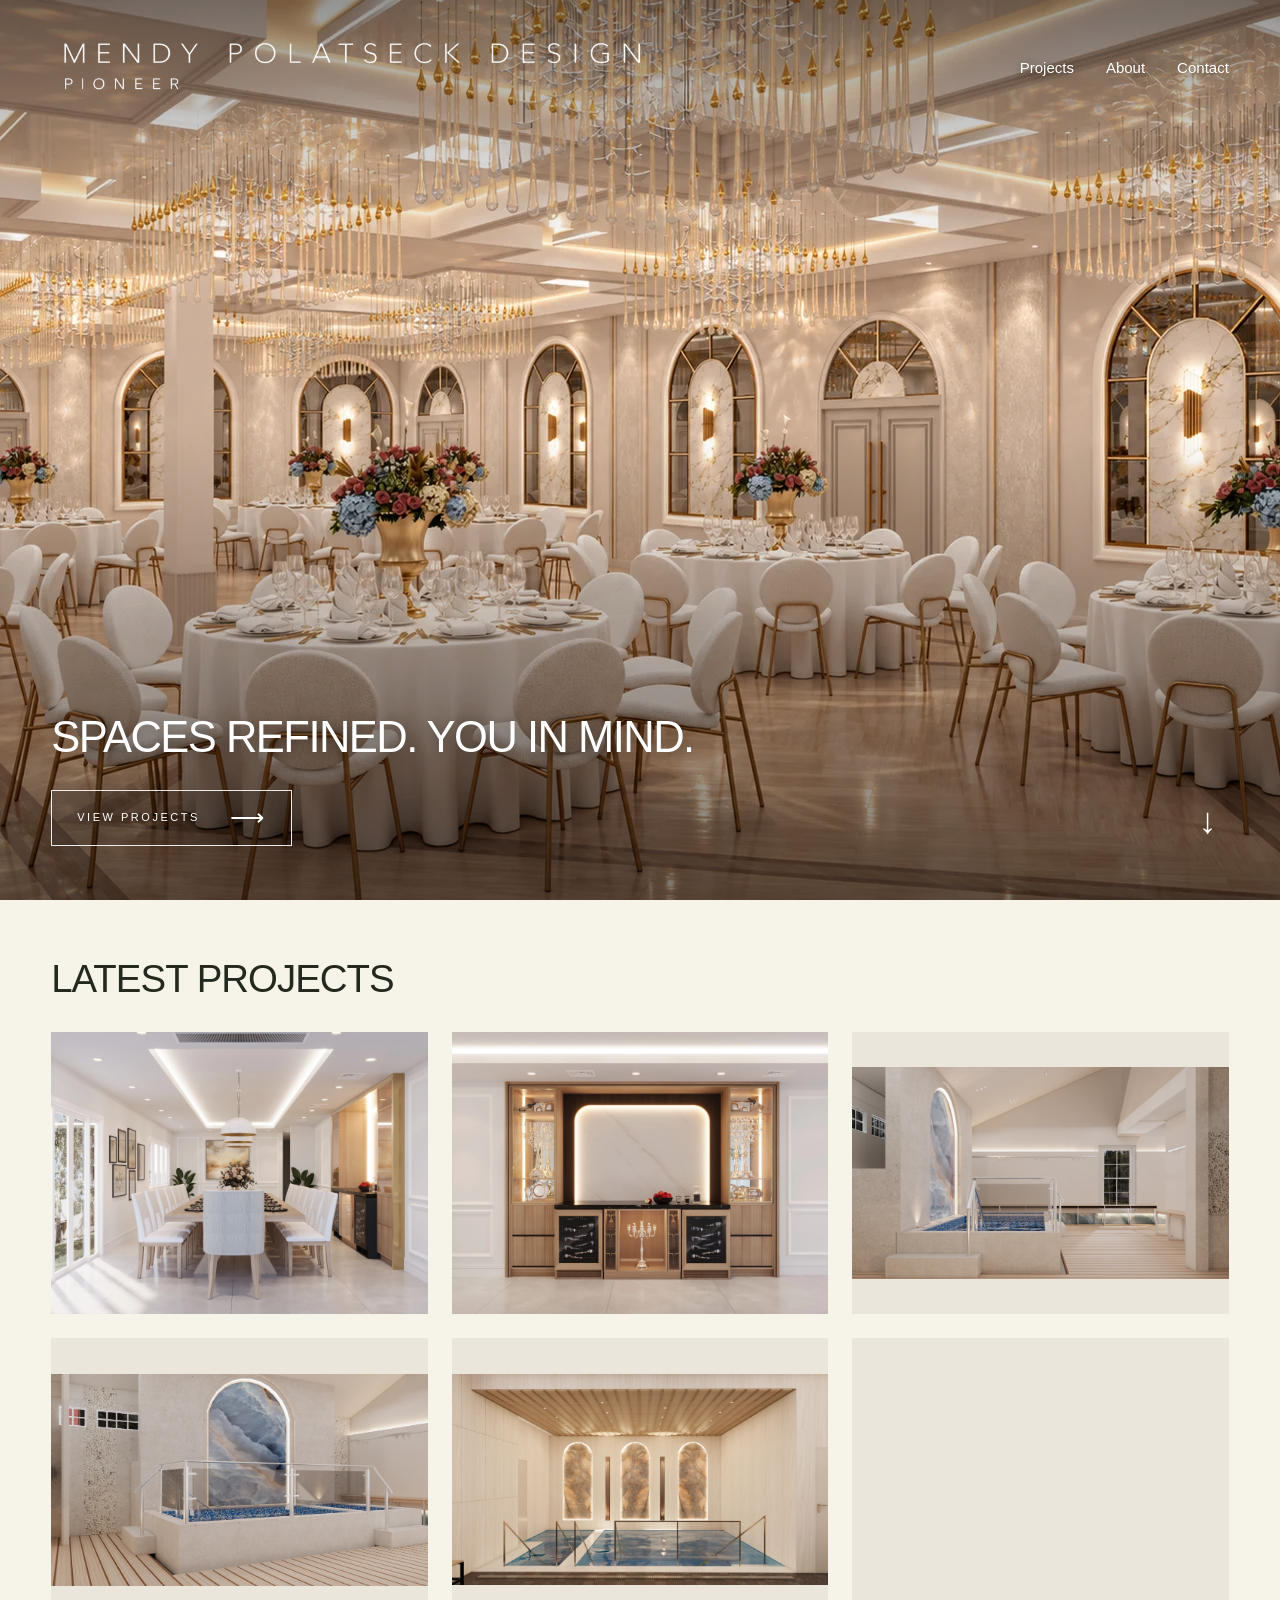
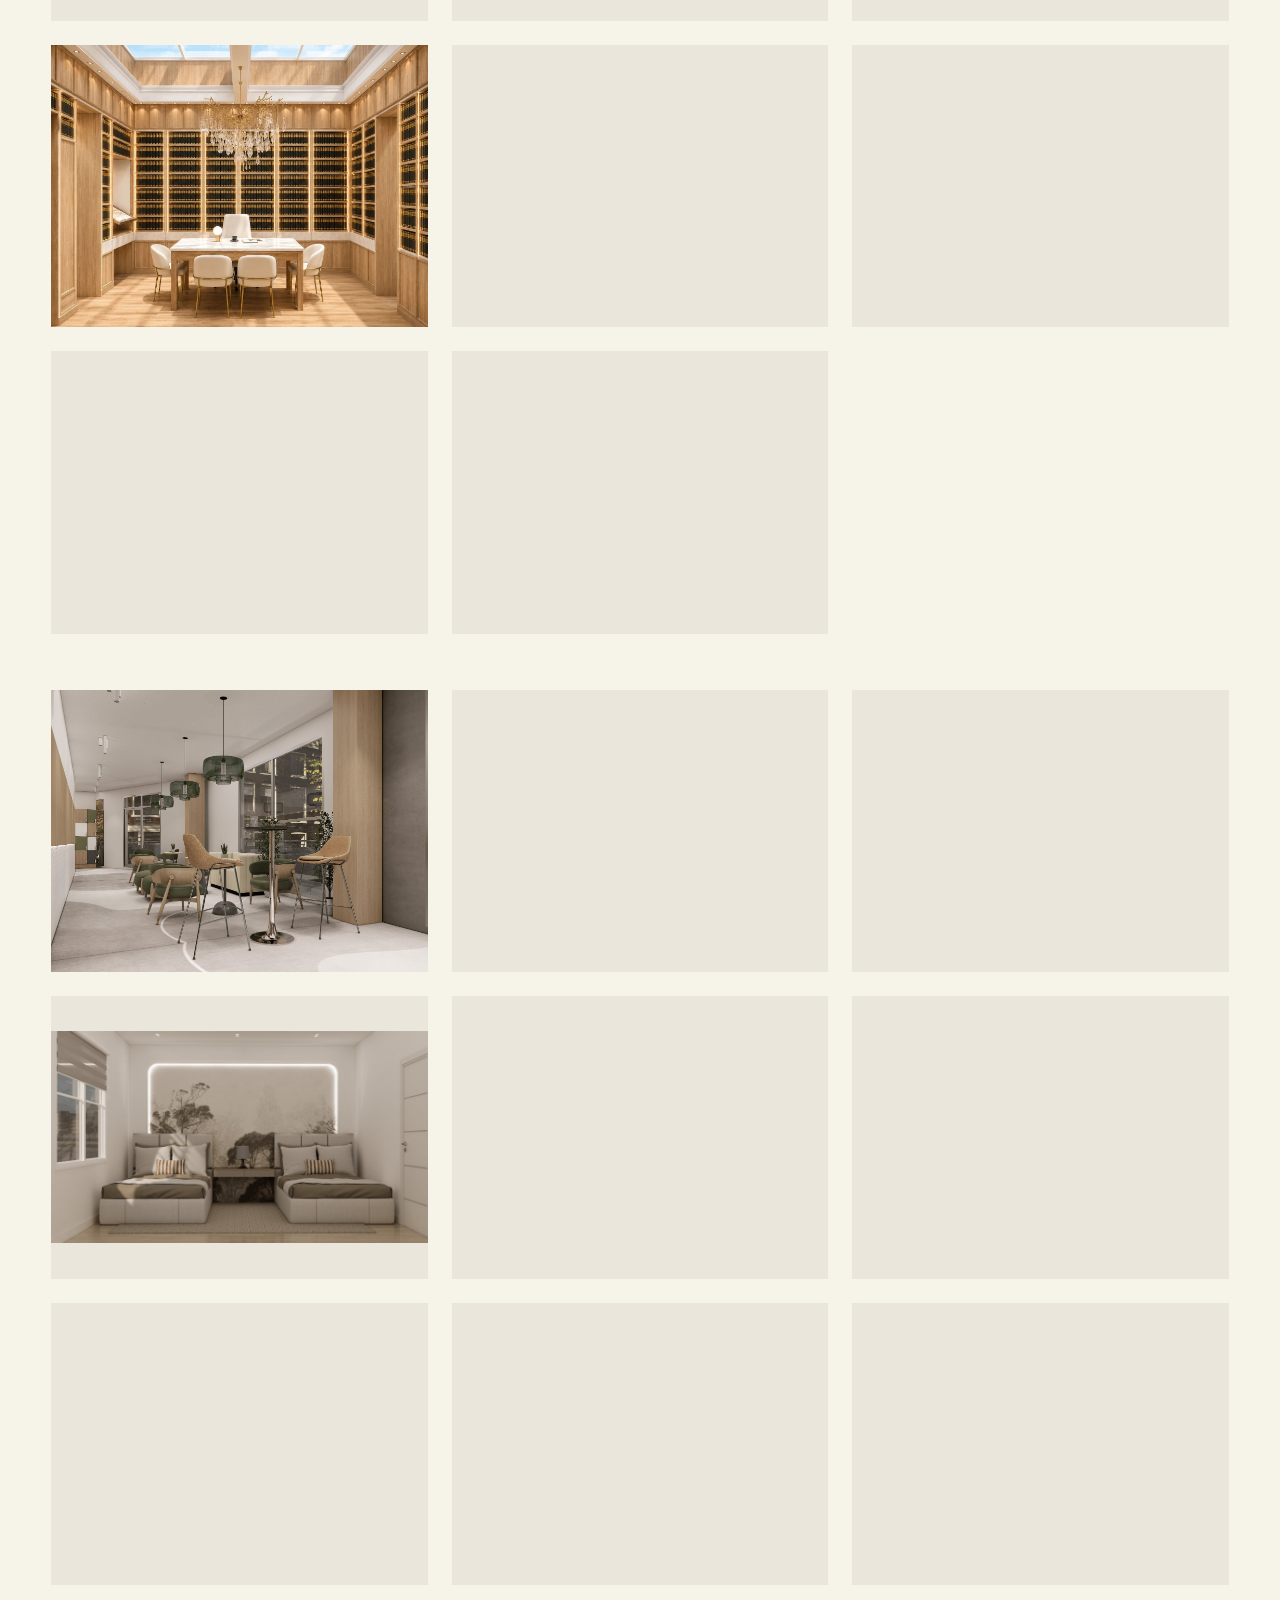
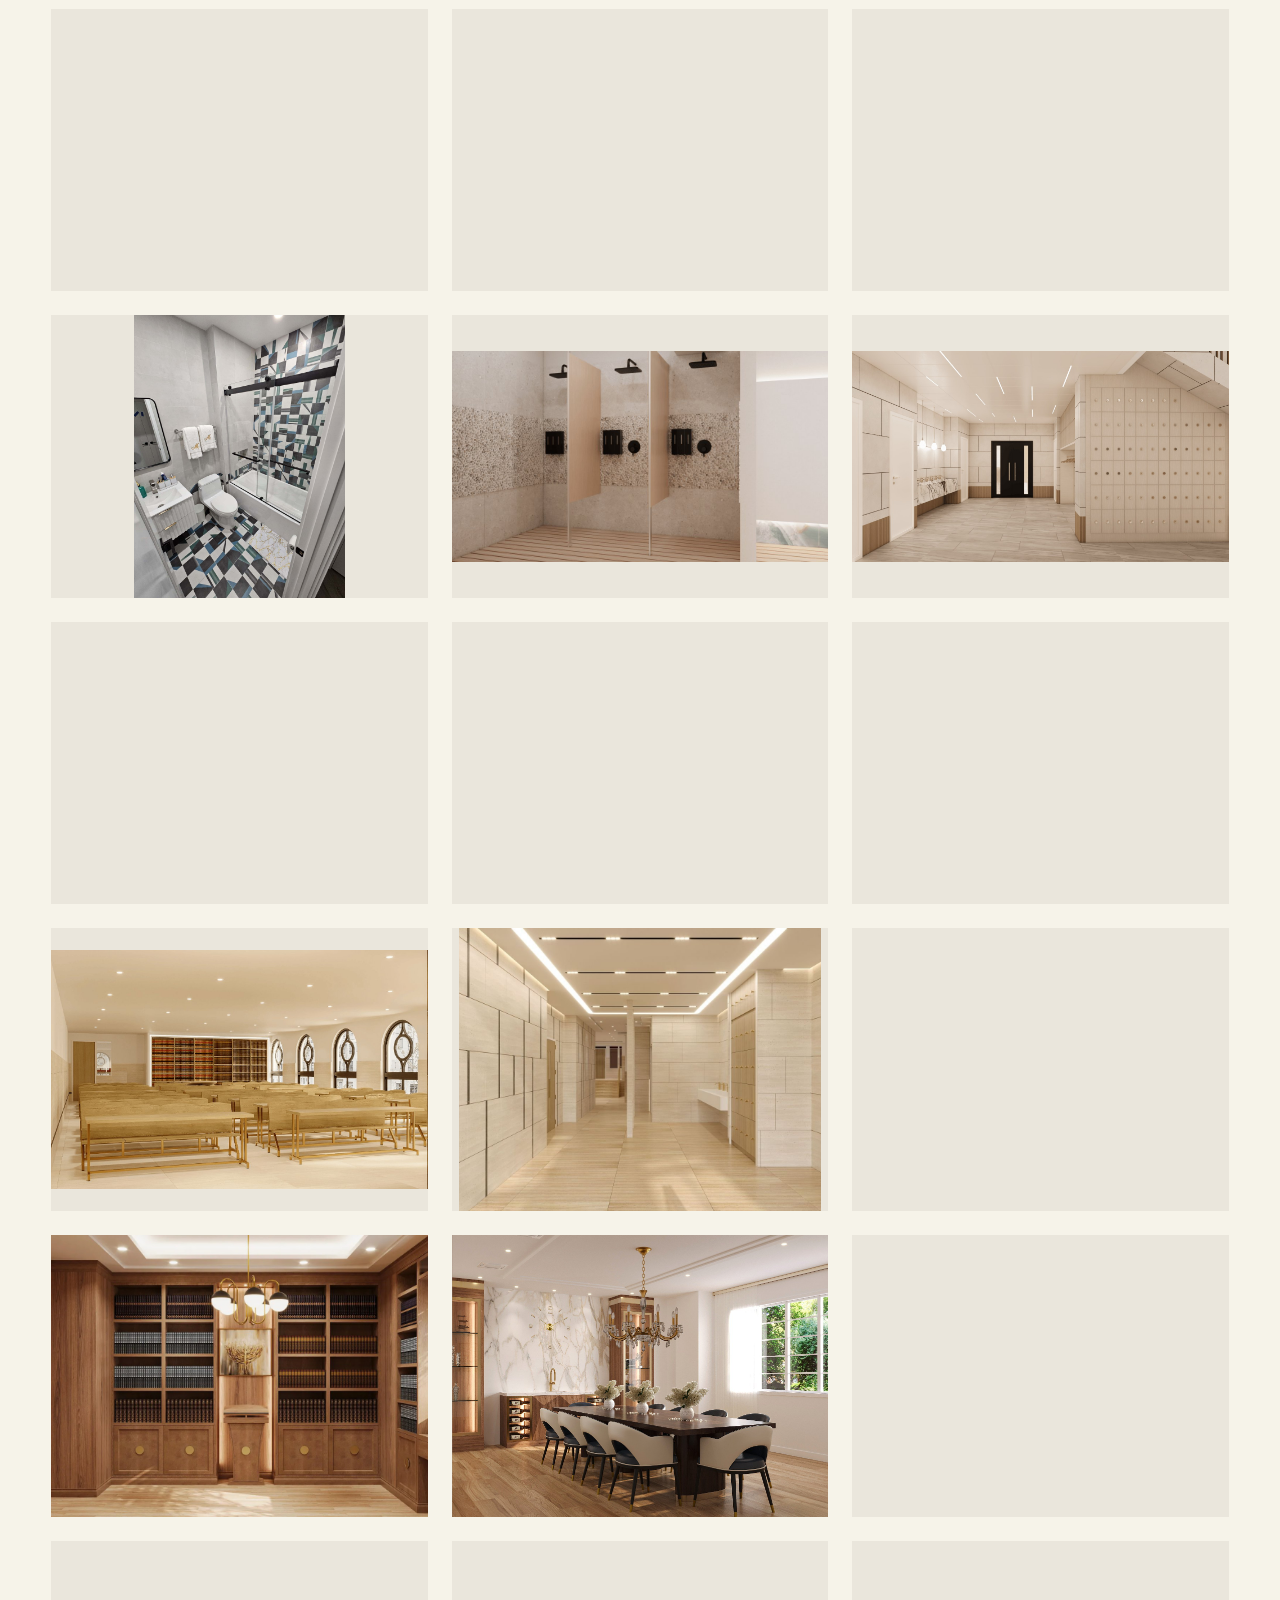
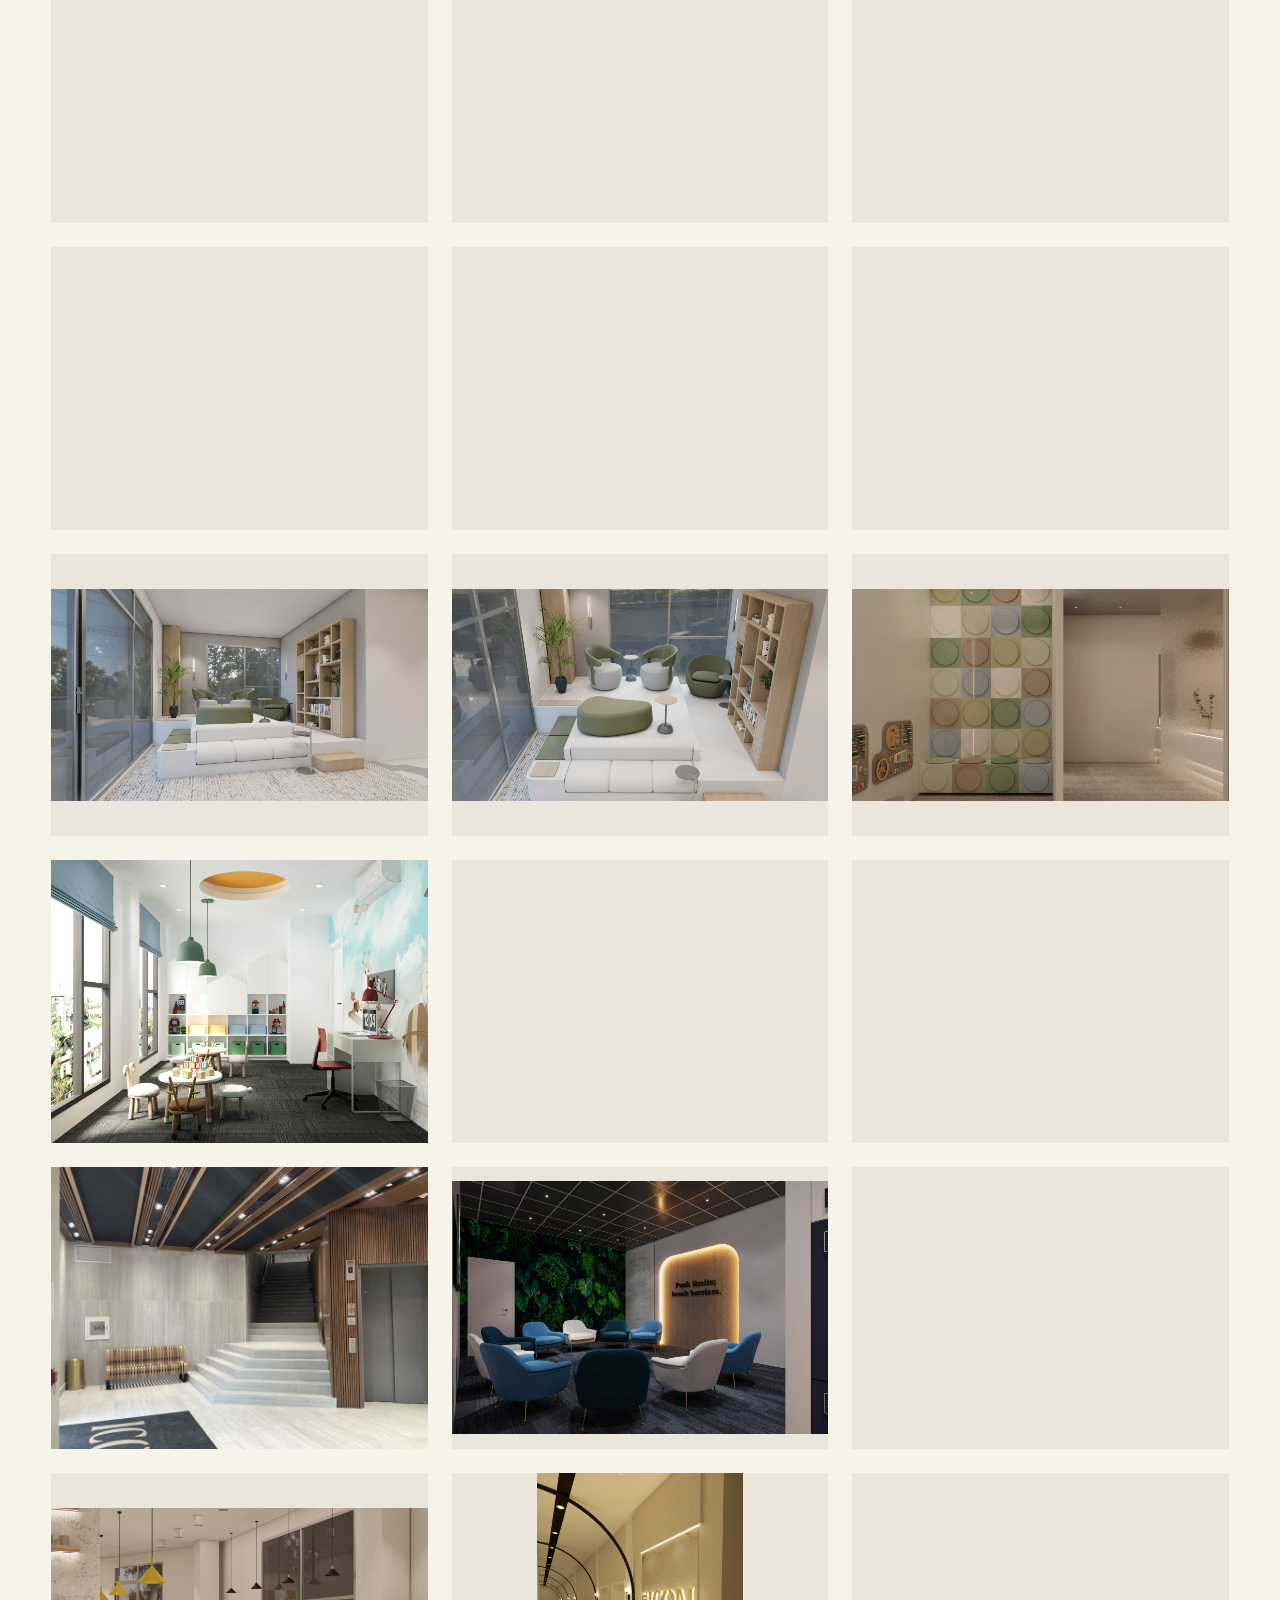
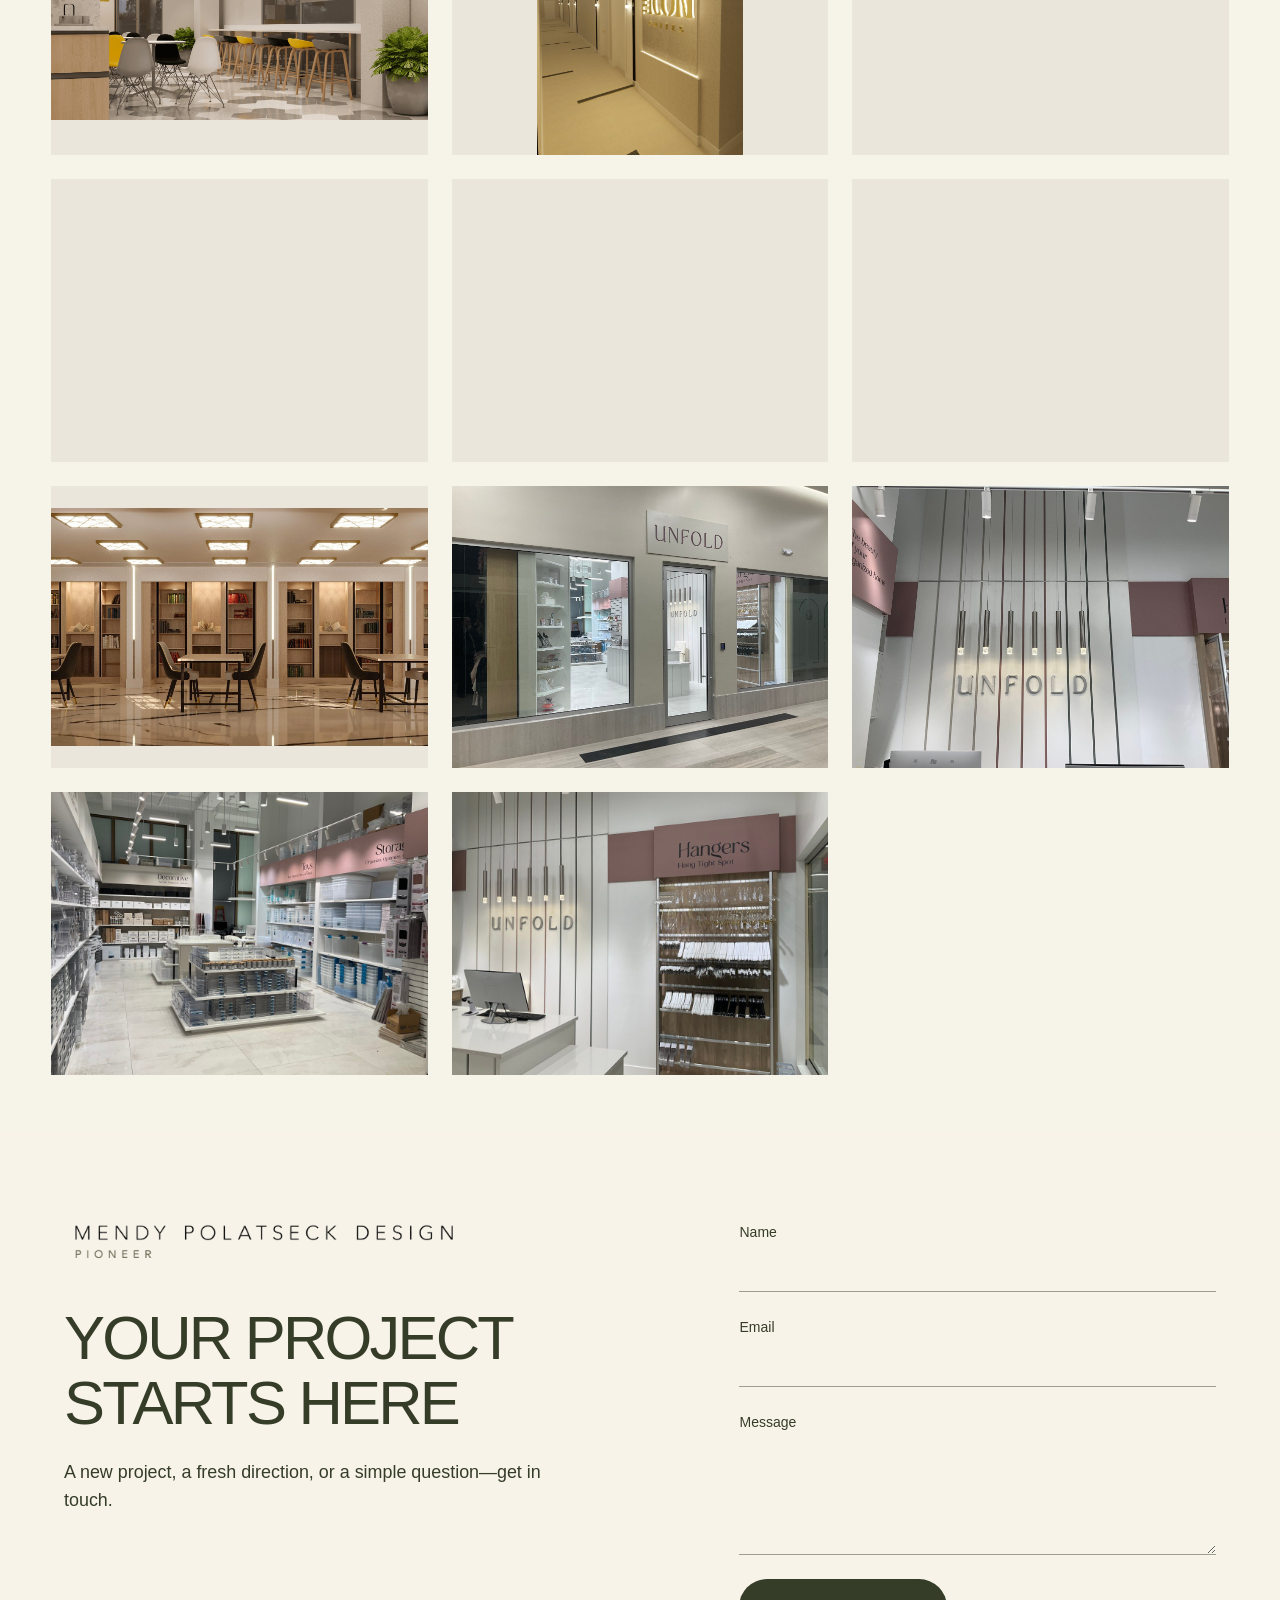
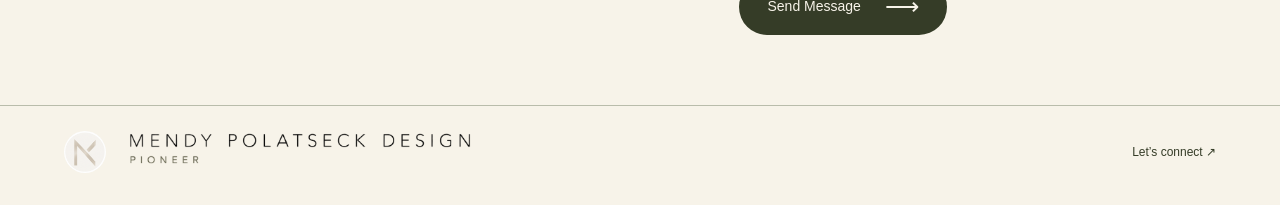
==== index.html @ 4aacb1ac "Route contact form directly to email through FormSubmit instead of opening email app" ====
<!DOCTYPE html>
<html lang="en">
<head>
	<meta charset="UTF-8" />
	<meta name="viewport" content="width=device-width, initial-scale=1" />
<meta name='robots' content='max-image-preview:large' />

<!-- Async WordPress.com Remote Login -->

<title>MENDY POLATSECK DESIGN | Interior Design</title>





	
	<style id="wp-img-auto-sizes-contain-inline-css">
img:is([sizes=auto i],[sizes^="auto," i]){contain-intrinsic-size:3000px 1500px}
/*# sourceURL=wp-img-auto-sizes-contain-inline-css */
</style>
<style id="wp-block-site-logo-inline-css">
.wp-block-site-logo{box-sizing:border-box;line-height:0}.wp-block-site-logo a{display:inline-block;line-height:0}.wp-block-site-logo.is-default-size img{height:auto;width:120px}.wp-block-site-logo img{height:auto;max-width:100%}.wp-block-site-logo a,.wp-block-site-logo img{border-radius:inherit}.wp-block-site-logo.aligncenter{margin-left:auto;margin-right:auto;text-align:center}:root :where(.wp-block-site-logo.is-style-rounded){border-radius:9999px}
/*# sourceURL=/wp-content/plugins/gutenberg-core/v24.2.0/build/styles/block-library/site-logo/style.min.css */
</style>
<style id="wp-block-spacer-inline-css">
.wp-block-spacer{clear:both}
/*# sourceURL=/wp-content/plugins/gutenberg-core/v24.2.0/build/styles/block-library/spacer/style.min.css */
</style>
<style id="wp-block-navigation-link-inline-css">
.wp-block-navigation .wp-block-navigation-item__label{overflow-wrap:break-word}.wp-block-navigation .wp-block-navigation-item__description{display:none}.link-ui-tools{outline:1px solid #f0f0f0;padding:8px}.link-ui-block-inserter{padding-top:8px}.link-ui-block-inserter__back{margin-left:8px;text-transform:uppercase}
/*# sourceURL=/wp-content/plugins/gutenberg-core/v24.2.0/build/styles/block-library/navigation-link/style.min.css */
</style>
<link rel='stylesheet' id='all-css-8-1' href="assets/css/bc12b249a20d011b2ad8f33aab944054f724f6b4.css" type='text/css' media='all' />
<style id="wp-block-group-inline-css">
.wp-block-group{box-sizing:border-box}:where(.wp-block-group.wp-block-group-is-layout-constrained){position:relative}
/*# sourceURL=/wp-content/plugins/gutenberg-core/v24.2.0/build/styles/block-library/group/style.min.css */
</style>
<style id="wp-block-button-inline-css">
.wp-block-button__link{align-content:center;box-sizing:border-box;cursor:pointer;display:inline-block;height:100%;overflow-wrap:anywhere;text-align:center;word-break:normal}.wp-block-button__link.aligncenter{text-align:center}.wp-block-button__link.alignright{text-align:right}:where(.wp-block-button__link){border-radius:9999px;box-shadow:none;padding:calc(.667em + 2px) calc(1.333em + 2px);text-decoration:none}.wp-block-button[style*=text-decoration] .wp-block-button__link{text-decoration:inherit}.wp-block-buttons>.wp-block-button.has-custom-width{max-width:none}.wp-block-buttons>.wp-block-button.has-custom-width .wp-block-button__link{width:100%}.wp-block-buttons>.wp-block-button.has-custom-font-size .wp-block-button__link{font-size:inherit}.wp-block-buttons>.wp-block-button[class*=wp-block-button__width]{width:calc(var(--wp--block-button--width)*1% - var(--wp--style--block-gap, .5em)*(1 - var(--wp--block-button--width)/100))}.wp-block-buttons>.wp-block-button.wp-block-button__width-25{width:calc(25% - var(--wp--style--block-gap, .5em)*.75)}.wp-block-buttons>.wp-block-button.wp-block-button__width-50{width:calc(50% - var(--wp--style--block-gap, .5em)*.5)}.wp-block-buttons>.wp-block-button.wp-block-button__width-75{width:calc(75% - var(--wp--style--block-gap, .5em)*.25)}.wp-block-buttons>.wp-block-button.wp-block-button__width-100{flex-basis:100%;width:100%}.wp-block-buttons.is-vertical>.wp-block-button[class*=wp-block-button__width]{width:calc(var(--wp--block-button--width)*1%)}.wp-block-buttons.is-vertical>.wp-block-button.wp-block-button__width-25{width:25%}.wp-block-buttons.is-vertical>.wp-block-button.wp-block-button__width-50{width:50%}.wp-block-buttons.is-vertical>.wp-block-button.wp-block-button__width-75{width:75%}.wp-block-button.is-style-squared,.wp-block-button__link.wp-block-button.is-style-squared{border-radius:0}.wp-block-button.no-border-radius,.wp-block-button__link.no-border-radius{border-radius:0!important}:root :where(.wp-block-button .wp-block-button__link.is-style-outline),:root :where(.wp-block-button.is-style-outline>.wp-block-button__link){border:2px solid;padding:.667em 1.333em}:root :where(.wp-block-button .wp-block-button__link.is-style-outline:not(.has-text-color)),:root :where(.wp-block-button.is-style-outline>.wp-block-button__link:not(.has-text-color)){color:currentColor}:root :where(.wp-block-button .wp-block-button__link.is-style-outline:not(.has-background)),:root :where(.wp-block-button.is-style-outline>.wp-block-button__link:not(.has-background)){background-color:transparent;background-image:none}
/*# sourceURL=/wp-content/plugins/gutenberg-core/v24.2.0/build/styles/block-library/button/style.min.css */
</style>
<style id="wp-block-buttons-inline-css">
.wp-block-buttons{box-sizing:border-box}.wp-block-buttons.is-vertical{flex-direction:column}.wp-block-buttons.is-vertical>.wp-block-button:last-child{margin-bottom:0}.wp-block-buttons>.wp-block-button{display:inline-block;margin:0}.wp-block-buttons.is-content-justification-left{justify-content:flex-start}.wp-block-buttons.is-content-justification-left.is-vertical{align-items:flex-start}.wp-block-buttons.is-content-justification-center{justify-content:center}.wp-block-buttons.is-content-justification-center.is-vertical{align-items:center}.wp-block-buttons.is-content-justification-right{justify-content:flex-end}.wp-block-buttons.is-content-justification-right.is-vertical{align-items:flex-end}.wp-block-buttons.is-content-justification-space-between{justify-content:space-between}.wp-block-buttons.aligncenter{text-align:center}.wp-block-buttons:not(.is-content-justification-space-between,.is-content-justification-right,.is-content-justification-left,.is-content-justification-center) .wp-block-button.aligncenter{margin-left:auto;margin-right:auto;width:100%}.wp-block-buttons[style*=text-decoration] .wp-block-button,.wp-block-buttons[style*=text-decoration] .wp-block-button__link{text-decoration:inherit}.wp-block-buttons.has-custom-font-size .wp-block-button__link{font-size:inherit}.wp-block-buttons .wp-block-button__link{width:100%}.wp-block-button.aligncenter{text-align:center}
/*# sourceURL=/wp-content/plugins/gutenberg-core/v24.2.0/build/styles/block-library/buttons/style.min.css */
</style>
<style id="wp-block-image-inline-css">
.wp-block-image>a,.wp-block-image>figure>a{color:inherit;display:inline-block}.wp-block-image img{box-sizing:border-box;height:auto;max-width:100%;vertical-align:bottom}@media not (prefers-reduced-motion){.wp-block-image img.hide{visibility:hidden}.wp-block-image img.show{animation:show-content-image .4s}}.wp-block-image[style*=border-radius] img,.wp-block-image[style*=border-radius]>a{border-radius:inherit}.wp-block-image.has-custom-border img{box-sizing:border-box}.wp-block-image.aligncenter{text-align:center}.wp-block-image.alignfull>a,.wp-block-image.alignwide>a{width:100%}.wp-block-image.alignfull img,.wp-block-image.alignwide img{height:auto;width:100%}.wp-block-image .aligncenter,.wp-block-image .alignleft,.wp-block-image .alignright,.wp-block-image.aligncenter,.wp-block-image.alignleft,.wp-block-image.alignright{display:table}.wp-block-image .aligncenter>figcaption,.wp-block-image .alignleft>figcaption,.wp-block-image .alignright>figcaption,.wp-block-image.aligncenter>figcaption,.wp-block-image.alignleft>figcaption,.wp-block-image.alignright>figcaption{caption-side:bottom;display:table-caption}.wp-block-image .alignleft{float:left;margin:.5em 1em .5em 0}.wp-block-image .alignright{float:right;margin:.5em 0 .5em 1em}.wp-block-image .aligncenter{margin-left:auto;margin-right:auto}.wp-block-image :where(figcaption){margin-bottom:1em;margin-top:.5em}.wp-block-image.is-style-circle-mask img{border-radius:9999px}@supports (mask-image:none) or (-webkit-mask-image:none){.wp-block-image.is-style-circle-mask img{border-radius:0;mask-image:url("data:image/svg+xml;charset=utf-8,%3Csvg xmlns='http://www.w3.org/2000/svg' viewBox='0 0 100 100'%3E%3Ccircle cx='50' cy='50' r='50'/%3E%3C/svg%3E");mask-mode:alpha;mask-position:center;mask-repeat:no-repeat;mask-size:contain}}:root :where(.wp-block-image.is-style-rounded img,.wp-block-image .is-style-rounded img){border-radius:9999px}.wp-block-image figure{margin:0}.wp-lightbox-container{display:flex;flex-direction:column;position:relative}.wp-lightbox-container img{cursor:zoom-in}.wp-lightbox-container:has(img:hover) button{opacity:1}.wp-lightbox-container button{align-items:center;backdrop-filter:blur(16px) saturate(180%);background-color:rgba(90,90,90,.25);border:none;border-radius:4px;cursor:zoom-in;display:flex;height:20px;justify-content:center;opacity:0;padding:0;position:absolute;right:16px;text-align:center;top:16px;width:20px;z-index:100}@media not (prefers-reduced-motion){.wp-lightbox-container button{transition:opacity .2s ease}}.wp-lightbox-container button:focus-visible{outline:3px auto rgba(90,90,90,.25);outline:3px auto -webkit-focus-ring-color;outline-offset:3px}.wp-lightbox-container button:hover{cursor:pointer;opacity:1}.wp-lightbox-container button:focus{opacity:1}.wp-lightbox-container button:focus,.wp-lightbox-container button:hover,.wp-lightbox-container button:not(:hover):not(:active):not(.has-background){background-color:rgba(90,90,90,.25);border:none}.wp-lightbox-overlay{box-sizing:border-box;cursor:zoom-out;height:100vh;left:0;overflow:hidden;position:fixed;top:0;visibility:hidden;width:100%;z-index:100000}.wp-lightbox-overlay .wp-lightbox-close-button{align-items:center;cursor:pointer;display:flex;font-family:inherit;gap:8px;justify-content:center;line-height:1;min-height:40px;min-width:40px;padding:0 4px;position:absolute;right:calc(env(safe-area-inset-right) + 16px);top:calc(env(safe-area-inset-top) + 16px);z-index:5000000}.wp-lightbox-overlay .wp-lightbox-close-button:focus,.wp-lightbox-overlay .wp-lightbox-close-button:hover,.wp-lightbox-overlay .wp-lightbox-close-button:not(:hover):not(:active):not(.has-background){background:none;border:none}.wp-lightbox-overlay .wp-lightbox-close-button:has(.wp-lightbox-close-text:not([hidden])) .wp-lightbox-close-icon svg{height:1em;width:1em}.wp-lightbox-overlay .wp-lightbox-close-icon svg{display:block}.wp-lightbox-overlay .wp-lightbox-navigation-button-next,.wp-lightbox-overlay .wp-lightbox-navigation-button-prev{align-items:center;bottom:16px;cursor:pointer;display:flex;font-family:inherit;gap:4px;justify-content:center;line-height:1;min-height:40px;min-width:40px;padding:0 8px;position:absolute;z-index:2000002}.wp-lightbox-overlay .wp-lightbox-navigation-button-next[hidden],.wp-lightbox-overlay .wp-lightbox-navigation-button-prev[hidden]{display:none}@media (min-width:960px){.wp-lightbox-overlay .wp-lightbox-navigation-button-next,.wp-lightbox-overlay .wp-lightbox-navigation-button-prev{bottom:50%;transform:translateY(-50%)}}.wp-lightbox-overlay .wp-lightbox-navigation-button-next:focus,.wp-lightbox-overlay .wp-lightbox-navigation-button-next:hover,.wp-lightbox-overlay .wp-lightbox-navigation-button-next:not(:hover):not(:active):not(.has-background),.wp-lightbox-overlay .wp-lightbox-navigation-button-prev:focus,.wp-lightbox-overlay .wp-lightbox-navigation-button-prev:hover,.wp-lightbox-overlay .wp-lightbox-navigation-button-prev:not(:hover):not(:active):not(.has-background){background:none;border:none;padding:0 8px}.wp-lightbox-overlay .wp-lightbox-navigation-button-next:has(.wp-lightbox-navigation-text:not([hidden])) .wp-lightbox-navigation-icon svg,.wp-lightbox-overlay .wp-lightbox-navigation-button-prev:has(.wp-lightbox-navigation-text:not([hidden])) .wp-lightbox-navigation-icon svg{display:block;height:1.5em;width:1.5em}.wp-lightbox-overlay .wp-lightbox-navigation-button-prev{left:calc(env(safe-area-inset-left) + 16px)}.wp-lightbox-overlay .wp-lightbox-navigation-button-next{right:calc(env(safe-area-inset-right) + 16px)}.wp-lightbox-overlay .wp-lightbox-navigation-icon svg{vertical-align:middle}.wp-lightbox-overlay .lightbox-image-container{cursor:default;height:var(--wp--lightbox-container-height);left:50%;overflow:hidden;position:absolute;top:50%;transform:translate(-50%,-50%);transform-origin:top left;width:var(--wp--lightbox-container-width);z-index:2000001}.wp-lightbox-overlay .wp-block-image{align-items:center;box-sizing:border-box;display:flex;height:100%;justify-content:center;margin:0;position:relative;transform-origin:0 0;width:100%;z-index:3000000}.wp-lightbox-overlay .wp-block-image img{height:var(--wp--lightbox-image-height);min-height:var(--wp--lightbox-image-height);min-width:var(--wp--lightbox-image-width);width:var(--wp--lightbox-image-width)}.wp-lightbox-overlay .wp-block-image figcaption{display:none}.wp-lightbox-overlay .lightbox-thumbnail-container{--wp--lightbox-image-width:var(--wp--lightbox-thumbnail-width);--wp--lightbox-image-height:var(--wp--lightbox-thumbnail-height)}.wp-lightbox-overlay button{background:none;border:none}.wp-lightbox-overlay .scrim{background-color:#fff;height:100%;opacity:.9;position:absolute;width:100%;z-index:2000000}.wp-lightbox-overlay.active{visibility:visible}@media not (prefers-reduced-motion){.wp-lightbox-overlay.active{animation:turn-on-visibility .25s both}.wp-lightbox-overlay.active img{animation:turn-on-visibility .35s both}.wp-lightbox-overlay.show-closing-animation:not(.active){animation:turn-off-visibility .35s both}.wp-lightbox-overlay.show-closing-animation:not(.active) img{animation:turn-off-visibility .25s both}.wp-lightbox-overlay.zoom.active{animation:none;opacity:1;visibility:visible}.wp-lightbox-overlay.zoom.active .lightbox-image-container{animation:lightbox-zoom-in .4s}.wp-lightbox-overlay.zoom.active .lightbox-image-container img{animation:none}.wp-lightbox-overlay.zoom.active .scrim{animation:turn-on-visibility .4s forwards}.wp-lightbox-overlay.zoom.show-closing-animation:not(.active){animation:none}.wp-lightbox-overlay.zoom.show-closing-animation:not(.active) .lightbox-image-container{animation:lightbox-zoom-out .4s}.wp-lightbox-overlay.zoom.show-closing-animation:not(.active) .lightbox-image-container img{animation:none}.wp-lightbox-overlay.zoom.show-closing-animation:not(.active) .scrim{animation:turn-off-visibility .4s forwards}}@keyframes show-content-image{0%{visibility:hidden}99%{visibility:hidden}to{visibility:visible}}@keyframes turn-on-visibility{0%{opacity:0}to{opacity:1}}@keyframes turn-off-visibility{0%{opacity:1;visibility:visible}99%{opacity:0;visibility:visible}to{opacity:0;visibility:hidden}}@keyframes lightbox-zoom-in{0%{clip-path:var(--wp--lightbox-initial-clip);transform:translate(calc((-100vw + var(--wp--lightbox-scrollbar-width))/2 + var(--wp--lightbox-initial-left-position)),calc(-50vh + var(--wp--lightbox-initial-top-position))) scale(var(--wp--lightbox-scale))}to{clip-path:inset(0);transform:translate(-50%,-50%) scale(1)}}@keyframes lightbox-zoom-out{0%{clip-path:inset(0);transform:translate(-50%,-50%) scale(1);visibility:visible}99%{visibility:visible}to{clip-path:var(--wp--lightbox-initial-clip);transform:translate(calc((-100vw + var(--wp--lightbox-scrollbar-width))/2 + var(--wp--lightbox-initial-left-position)),calc(-50vh + var(--wp--lightbox-initial-top-position))) scale(var(--wp--lightbox-scale));visibility:hidden}}
/*# sourceURL=/wp-content/plugins/gutenberg-core/v24.2.0/build/styles/block-library/image/style.min.css */
</style>
<style id="wp-block-heading-inline-css">
h1:where(.wp-block-heading).has-background,h2:where(.wp-block-heading).has-background,h3:where(.wp-block-heading).has-background,h4:where(.wp-block-heading).has-background,h5:where(.wp-block-heading).has-background,h6:where(.wp-block-heading).has-background{padding:var(--wp--style--block-background-padding,1.25em 2.375em)}h1.has-text-align-left[style*=writing-mode]:where([style*=vertical-lr]),h1.has-text-align-right[style*=writing-mode]:where([style*=vertical-rl]),h2.has-text-align-left[style*=writing-mode]:where([style*=vertical-lr]),h2.has-text-align-right[style*=writing-mode]:where([style*=vertical-rl]),h3.has-text-align-left[style*=writing-mode]:where([style*=vertical-lr]),h3.has-text-align-right[style*=writing-mode]:where([style*=vertical-rl]),h4.has-text-align-left[style*=writing-mode]:where([style*=vertical-lr]),h4.has-text-align-right[style*=writing-mode]:where([style*=vertical-rl]),h5.has-text-align-left[style*=writing-mode]:where([style*=vertical-lr]),h5.has-text-align-right[style*=writing-mode]:where([style*=vertical-rl]),h6.has-text-align-left[style*=writing-mode]:where([style*=vertical-lr]),h6.has-text-align-right[style*=writing-mode]:where([style*=vertical-rl]){rotate:180deg}
/*# sourceURL=/wp-content/plugins/gutenberg-core/v24.2.0/build/styles/block-library/heading/style.min.css */
</style>
<style id="wp-block-paragraph-inline-css">
.is-small-text{font-size:.875em}.is-regular-text{font-size:1em}.is-large-text{font-size:2.25em}.is-larger-text{font-size:3em}.has-drop-cap:not(:focus):first-letter{float:left;font-size:8.4em;font-style:normal;font-weight:100;line-height:.68;margin:.05em .1em 0 0;text-transform:uppercase}body.rtl .has-drop-cap:not(:focus):first-letter{float:none;margin-left:.1em}p.has-drop-cap.has-background{overflow:hidden}:root :where(p.has-background){padding:var(--wp--style--block-background-padding,1.25em 2.375em)}:where(p.has-text-color:not(.has-link-color)) a{color:inherit}p.has-text-align-left[style*="writing-mode:vertical-lr"],p.has-text-align-right[style*="writing-mode:vertical-rl"]{rotate:180deg}
/*# sourceURL=/wp-content/plugins/gutenberg-core/v24.2.0/build/styles/block-library/paragraph/style.min.css */
</style>
<style id="jetpack-block-tiled-gallery-inline-css">
:is(.wp-block-jetpack-tiled-gallery .is-style-circle,.wp-block-jetpack-tiled-gallery.is-style-circle) .tiled-gallery__item img{border-radius:50%}:is(.wp-block-jetpack-tiled-gallery .is-style-circle,.wp-block-jetpack-tiled-gallery .is-style-square,.wp-block-jetpack-tiled-gallery.is-style-circle,.wp-block-jetpack-tiled-gallery.is-style-square) .tiled-gallery__row{flex-grow:1;width:100%}:is(.wp-block-jetpack-tiled-gallery .is-style-circle,.wp-block-jetpack-tiled-gallery .is-style-square,.wp-block-jetpack-tiled-gallery.is-style-circle,.wp-block-jetpack-tiled-gallery.is-style-square) .tiled-gallery__row.columns-1 .tiled-gallery__col{width:100%}:is(.wp-block-jetpack-tiled-gallery .is-style-circle,.wp-block-jetpack-tiled-gallery .is-style-square,.wp-block-jetpack-tiled-gallery.is-style-circle,.wp-block-jetpack-tiled-gallery.is-style-square) .tiled-gallery__row.columns-2 .tiled-gallery__col{width:calc(50% - 2px)}:is(.wp-block-jetpack-tiled-gallery .is-style-circle,.wp-block-jetpack-tiled-gallery .is-style-square,.wp-block-jetpack-tiled-gallery.is-style-circle,.wp-block-jetpack-tiled-gallery.is-style-square) .tiled-gallery__row.columns-3 .tiled-gallery__col{width:calc(33.33333% - 2.66667px)}:is(.wp-block-jetpack-tiled-gallery .is-style-circle,.wp-block-jetpack-tiled-gallery .is-style-square,.wp-block-jetpack-tiled-gallery.is-style-circle,.wp-block-jetpack-tiled-gallery.is-style-square) .tiled-gallery__row.columns-4 .tiled-gallery__col{width:calc(25% - 3px)}:is(.wp-block-jetpack-tiled-gallery .is-style-circle,.wp-block-jetpack-tiled-gallery .is-style-square,.wp-block-jetpack-tiled-gallery.is-style-circle,.wp-block-jetpack-tiled-gallery.is-style-square) .tiled-gallery__row.columns-5 .tiled-gallery__col{width:calc(20% - 3.2px)}:is(.wp-block-jetpack-tiled-gallery .is-style-circle,.wp-block-jetpack-tiled-gallery .is-style-square,.wp-block-jetpack-tiled-gallery.is-style-circle,.wp-block-jetpack-tiled-gallery.is-style-square) .tiled-gallery__row.columns-6 .tiled-gallery__col{width:calc(16.66667% - 3.33333px)}:is(.wp-block-jetpack-tiled-gallery .is-style-circle,.wp-block-jetpack-tiled-gallery .is-style-square,.wp-block-jetpack-tiled-gallery.is-style-circle,.wp-block-jetpack-tiled-gallery.is-style-square) .tiled-gallery__row.columns-7 .tiled-gallery__col{width:calc(14.28571% - 3.42857px)}:is(.wp-block-jetpack-tiled-gallery .is-style-circle,.wp-block-jetpack-tiled-gallery .is-style-square,.wp-block-jetpack-tiled-gallery.is-style-circle,.wp-block-jetpack-tiled-gallery.is-style-square) .tiled-gallery__row.columns-8 .tiled-gallery__col{width:calc(12.5% - 3.5px)}:is(.wp-block-jetpack-tiled-gallery .is-style-circle,.wp-block-jetpack-tiled-gallery .is-style-square,.wp-block-jetpack-tiled-gallery.is-style-circle,.wp-block-jetpack-tiled-gallery.is-style-square) .tiled-gallery__row.columns-9 .tiled-gallery__col{width:calc(11.11111% - 3.55556px)}:is(.wp-block-jetpack-tiled-gallery .is-style-circle,.wp-block-jetpack-tiled-gallery .is-style-square,.wp-block-jetpack-tiled-gallery.is-style-circle,.wp-block-jetpack-tiled-gallery.is-style-square) .tiled-gallery__row.columns-10 .tiled-gallery__col{width:calc(10% - 3.6px)}:is(.wp-block-jetpack-tiled-gallery .is-style-circle,.wp-block-jetpack-tiled-gallery .is-style-square,.wp-block-jetpack-tiled-gallery.is-style-circle,.wp-block-jetpack-tiled-gallery.is-style-square) .tiled-gallery__row.columns-11 .tiled-gallery__col{width:calc(9.09091% - 3.63636px)}:is(.wp-block-jetpack-tiled-gallery .is-style-circle,.wp-block-jetpack-tiled-gallery .is-style-square,.wp-block-jetpack-tiled-gallery.is-style-circle,.wp-block-jetpack-tiled-gallery.is-style-square) .tiled-gallery__row.columns-12 .tiled-gallery__col{width:calc(8.33333% - 3.66667px)}:is(.wp-block-jetpack-tiled-gallery .is-style-circle,.wp-block-jetpack-tiled-gallery .is-style-square,.wp-block-jetpack-tiled-gallery.is-style-circle,.wp-block-jetpack-tiled-gallery.is-style-square) .tiled-gallery__row.columns-13 .tiled-gallery__col{width:calc(7.69231% - 3.69231px)}:is(.wp-block-jetpack-tiled-gallery .is-style-circle,.wp-block-jetpack-tiled-gallery .is-style-square,.wp-block-jetpack-tiled-gallery.is-style-circle,.wp-block-jetpack-tiled-gallery.is-style-square) .tiled-gallery__row.columns-14 .tiled-gallery__col{width:calc(7.14286% - 3.71429px)}:is(.wp-block-jetpack-tiled-gallery .is-style-circle,.wp-block-jetpack-tiled-gallery .is-style-square,.wp-block-jetpack-tiled-gallery.is-style-circle,.wp-block-jetpack-tiled-gallery.is-style-square) .tiled-gallery__row.columns-15 .tiled-gallery__col{width:calc(6.66667% - 3.73333px)}:is(.wp-block-jetpack-tiled-gallery .is-style-circle,.wp-block-jetpack-tiled-gallery .is-style-square,.wp-block-jetpack-tiled-gallery.is-style-circle,.wp-block-jetpack-tiled-gallery.is-style-square) .tiled-gallery__row.columns-16 .tiled-gallery__col{width:calc(6.25% - 3.75px)}:is(.wp-block-jetpack-tiled-gallery .is-style-circle,.wp-block-jetpack-tiled-gallery .is-style-square,.wp-block-jetpack-tiled-gallery.is-style-circle,.wp-block-jetpack-tiled-gallery.is-style-square) .tiled-gallery__row.columns-17 .tiled-gallery__col{width:calc(5.88235% - 3.76471px)}:is(.wp-block-jetpack-tiled-gallery .is-style-circle,.wp-block-jetpack-tiled-gallery .is-style-square,.wp-block-jetpack-tiled-gallery.is-style-circle,.wp-block-jetpack-tiled-gallery.is-style-square) .tiled-gallery__row.columns-18 .tiled-gallery__col{width:calc(5.55556% - 3.77778px)}:is(.wp-block-jetpack-tiled-gallery .is-style-circle,.wp-block-jetpack-tiled-gallery .is-style-square,.wp-block-jetpack-tiled-gallery.is-style-circle,.wp-block-jetpack-tiled-gallery.is-style-square) .tiled-gallery__row.columns-19 .tiled-gallery__col{width:calc(5.26316% - 3.78947px)}:is(.wp-block-jetpack-tiled-gallery .is-style-circle,.wp-block-jetpack-tiled-gallery .is-style-square,.wp-block-jetpack-tiled-gallery.is-style-circle,.wp-block-jetpack-tiled-gallery.is-style-square) .tiled-gallery__row.columns-20 .tiled-gallery__col{width:calc(5% - 3.8px)}:is(.wp-block-jetpack-tiled-gallery .is-style-circle,.wp-block-jetpack-tiled-gallery .is-style-square,.wp-block-jetpack-tiled-gallery.is-style-circle,.wp-block-jetpack-tiled-gallery.is-style-square) .tiled-gallery__item img{aspect-ratio:1}:is(.wp-block-jetpack-tiled-gallery .is-style-columns,.wp-block-jetpack-tiled-gallery .is-style-rectangular,.wp-block-jetpack-tiled-gallery.is-style-columns,.wp-block-jetpack-tiled-gallery.is-style-rectangular) .tiled-gallery__item{display:flex}.wp-block-jetpack-tiled-gallery .has-rounded-corners-1 .tiled-gallery__item img{border-radius:1px}.wp-block-jetpack-tiled-gallery .has-rounded-corners-2 .tiled-gallery__item img{border-radius:2px}.wp-block-jetpack-tiled-gallery .has-rounded-corners-3 .tiled-gallery__item img{border-radius:3px}.wp-block-jetpack-tiled-gallery .has-rounded-corners-4 .tiled-gallery__item img{border-radius:4px}.wp-block-jetpack-tiled-gallery .has-rounded-corners-5 .tiled-gallery__item img{border-radius:5px}.wp-block-jetpack-tiled-gallery .has-rounded-corners-6 .tiled-gallery__item img{border-radius:6px}.wp-block-jetpack-tiled-gallery .has-rounded-corners-7 .tiled-gallery__item img{border-radius:7px}.wp-block-jetpack-tiled-gallery .has-rounded-corners-8 .tiled-gallery__item img{border-radius:8px}.wp-block-jetpack-tiled-gallery .has-rounded-corners-9 .tiled-gallery__item img{border-radius:9px}.wp-block-jetpack-tiled-gallery .has-rounded-corners-10 .tiled-gallery__item img{border-radius:10px}.wp-block-jetpack-tiled-gallery .has-rounded-corners-11 .tiled-gallery__item img{border-radius:11px}.wp-block-jetpack-tiled-gallery .has-rounded-corners-12 .tiled-gallery__item img{border-radius:12px}.wp-block-jetpack-tiled-gallery .has-rounded-corners-13 .tiled-gallery__item img{border-radius:13px}.wp-block-jetpack-tiled-gallery .has-rounded-corners-14 .tiled-gallery__item img{border-radius:14px}.wp-block-jetpack-tiled-gallery .has-rounded-corners-15 .tiled-gallery__item img{border-radius:15px}.wp-block-jetpack-tiled-gallery .has-rounded-corners-16 .tiled-gallery__item img{border-radius:16px}.wp-block-jetpack-tiled-gallery .has-rounded-corners-17 .tiled-gallery__item img{border-radius:17px}.wp-block-jetpack-tiled-gallery .has-rounded-corners-18 .tiled-gallery__item img{border-radius:18px}.wp-block-jetpack-tiled-gallery .has-rounded-corners-19 .tiled-gallery__item img{border-radius:19px}.wp-block-jetpack-tiled-gallery .has-rounded-corners-20 .tiled-gallery__item img{border-radius:20px}.tiled-gallery__gallery{display:flex;flex-wrap:wrap;padding:0;width:100%}.tiled-gallery__row{display:flex;flex-direction:row;justify-content:center;margin:0;width:100%}.tiled-gallery__row+.tiled-gallery__row{margin-top:4px}.tiled-gallery__col{display:flex;flex-direction:column;justify-content:center;margin:0}.tiled-gallery__col+.tiled-gallery__col{margin-inline-start:4px}.tiled-gallery__item{flex-grow:1;justify-content:center;margin:0;overflow:hidden;padding:0;position:relative}.tiled-gallery__item.filter__black-and-white{filter:grayscale(100%)}.tiled-gallery__item.filter__sepia{filter:sepia(100%)}.tiled-gallery__item.filter__1977{position:relative}.tiled-gallery__item.filter__1977 img{width:100%;z-index:1}.tiled-gallery__item.filter__1977:before{z-index:2}.tiled-gallery__item.filter__1977:after,.tiled-gallery__item.filter__1977:before{content:"";display:block;height:100%;left:0;pointer-events:none;position:absolute;top:0;width:100%}.tiled-gallery__item.filter__1977:after{z-index:3}.tiled-gallery__item.filter__1977{filter:contrast(1.1) brightness(1.1) saturate(1.3)}.tiled-gallery__item.filter__1977:after{background:#f36abc4d;mix-blend-mode:screen}.tiled-gallery__item.filter__clarendon{position:relative}.tiled-gallery__item.filter__clarendon img{width:100%;z-index:1}.tiled-gallery__item.filter__clarendon:before{z-index:2}.tiled-gallery__item.filter__clarendon:after,.tiled-gallery__item.filter__clarendon:before{content:"";display:block;height:100%;left:0;pointer-events:none;position:absolute;top:0;width:100%}.tiled-gallery__item.filter__clarendon:after{z-index:3}.tiled-gallery__item.filter__clarendon{filter:contrast(1.2) saturate(1.35)}.tiled-gallery__item.filter__clarendon:before{background:#7fbbe333;mix-blend-mode:overlay}.tiled-gallery__item.filter__gingham{position:relative}.tiled-gallery__item.filter__gingham img{width:100%;z-index:1}.tiled-gallery__item.filter__gingham:before{z-index:2}.tiled-gallery__item.filter__gingham:after,.tiled-gallery__item.filter__gingham:before{content:"";display:block;height:100%;left:0;pointer-events:none;position:absolute;top:0;width:100%}.tiled-gallery__item.filter__gingham:after{z-index:3}.tiled-gallery__item.filter__gingham{filter:brightness(1.05) hue-rotate(-10deg)}.tiled-gallery__item.filter__gingham:after{background:#e6e6fa;mix-blend-mode:soft-light}.tiled-gallery__item+.tiled-gallery__item{margin-top:4px}.tiled-gallery__item:focus-within{box-shadow:0 0 0 2px var(--wp-admin-theme-color);overflow:visible}.tiled-gallery__item>a,.tiled-gallery__item>a>img,.tiled-gallery__item>img{display:block;height:auto;margin:0;max-width:100%;object-fit:cover;object-position:center;padding:0;width:100%}.is-email .tiled-gallery__gallery{display:block}
/*# sourceURL=/wp-content/mu-plugins/jetpack-plugin/sun/_inc/blocks/tiled-gallery/view.css?minify=false */
</style>
<link rel='stylesheet' id='all-css-24-1' href="assets/css/7fa5db7b37bfeac8d48162f797baee49d9871f3e.css" type='text/css' media='all' />
<link rel='stylesheet' id='all-css-26-1' href="assets/css/9572b7730dfa8b4a9de2852f1eee0ab7fc9f8c76.css" type='text/css' media='all' />
<style id="wp-block-columns-inline-css">
.wp-block-columns{box-sizing:border-box;display:flex;flex-wrap:wrap!important}@media (min-width:782px){.wp-block-columns{flex-wrap:nowrap!important}}.wp-block-columns{align-items:normal!important}.wp-block-columns.are-vertically-aligned-top{align-items:flex-start}.wp-block-columns.are-vertically-aligned-center{align-items:center}.wp-block-columns.are-vertically-aligned-bottom{align-items:flex-end}@media (max-width:781px){.wp-block-columns:not(.is-not-stacked-on-mobile)>.wp-block-column{flex-basis:100%!important}}@media (min-width:782px){.wp-block-columns:not(.is-not-stacked-on-mobile)>.wp-block-column{flex-basis:0;flex-grow:1}.wp-block-columns:not(.is-not-stacked-on-mobile)>.wp-block-column[style*=flex-basis]{flex-grow:0}}.wp-block-columns.is-not-stacked-on-mobile{flex-wrap:nowrap!important}.wp-block-columns.is-not-stacked-on-mobile>.wp-block-column{flex-basis:0;flex-grow:1}.wp-block-columns.is-not-stacked-on-mobile>.wp-block-column[style*=flex-basis]{flex-grow:0}:where(.wp-block-columns){margin-bottom:1.75em}:where(.wp-block-columns.has-background){padding:var(--wp--style--block-background-padding,1.25em 2.375em)}.wp-block-column{flex-grow:1;min-width:0;overflow-wrap:break-word;word-break:normal}.wp-block-column.is-vertically-aligned-top{align-self:flex-start}.wp-block-column.is-vertically-aligned-center{align-self:center}.wp-block-column.is-vertically-aligned-bottom{align-self:flex-end}.wp-block-column.is-vertically-aligned-stretch{align-self:stretch}.wp-block-column.is-vertically-aligned-bottom,.wp-block-column.is-vertically-aligned-center,.wp-block-column.is-vertically-aligned-top{width:100%}
/*# sourceURL=/wp-content/plugins/gutenberg-core/v24.2.0/build/styles/block-library/columns/style.min.css */
</style>
<style id="jetpack-block-button-inline-css">
.amp-wp-article .wp-block-jetpack-button{color:#fff}.wp-block-jetpack-button.aligncenter,.wp-block-jetpack-button.alignleft,.wp-block-jetpack-button.alignright{display:block}.wp-block-jetpack-button.aligncenter{margin-left:auto;margin-right:auto}.wp-block-jetpack-button.alignleft{margin-right:auto}.wp-block-jetpack-button.alignright{margin-left:auto}.wp-block-jetpack-button{height:fit-content;margin:0;max-width:100%;width:fit-content}.wp-block-jetpack-button.is-style-outline>.wp-block-button__link{background-color:#0000;border:1px solid;color:currentColor}:where(.wp-block-jetpack-button:not(.is-style-outline) button){border:none}.wp-block-jetpack-button .spinner{display:none;fill:currentColor}.wp-block-jetpack-button .spinner svg{display:block}.wp-block-jetpack-button .is-submitting .spinner{display:inline}.wp-block-jetpack-button .is-visually-hidden{clip-path:inset(50%);height:1px;overflow:hidden;position:absolute;white-space:nowrap;width:1px}.wp-block-jetpack-button .disable-spinner .spinner{display:none}
/*# sourceURL=/wp-content/mu-plugins/jetpack-plugin/sun/_inc/blocks/button/view.css?minify=false */
</style>
<link rel='stylesheet' id='all-css-30-1' href="assets/css/40578947b23911b580a5b6af7406ac358ae3acd9.css" type='text/css' media='all' />
<link rel='stylesheet' id='all-css-32-1' href="assets/css/483c0e59a5370ff32614587400af4250e5203258.css" type='text/css' media='all' />
<style id="wp-block-library-inline-css">
:root{--wp-block-synced-color:#7a00df;--wp-block-synced-color--rgb:122,0,223;--wp-bound-block-color:var(--wp-block-synced-color);--wp-editor-canvas-background:#ddd;--wp-admin-theme-color:#3858e9;--wp-admin-theme-color--rgb:56,88,233;--wp-admin-theme-color-darker-10:#2145e6;--wp-admin-theme-color-darker-10--rgb:33.0384615385,68.7307692308,230.4615384615;--wp-admin-theme-color-darker-20:#183ad6;--wp-admin-theme-color-darker-20--rgb:23.6923076923,58.1538461538,214.3076923077;--wp-admin-border-width-focus:2px}@media (min-resolution:192dpi){:root{--wp-admin-border-width-focus:1.5px}}body.admin-color-fresh{--wp-admin-theme-color:#007cba;--wp-admin-theme-color--rgb:0,124,186;--wp-admin-theme-color-darker-10:#006ba1;--wp-admin-theme-color-darker-10--rgb:0,107,160.5;--wp-admin-theme-color-darker-20:#005a87;--wp-admin-theme-color-darker-20--rgb:0,90,135;--wp-admin-border-width-focus:2px}@media (min-resolution:192dpi){body.admin-color-fresh{--wp-admin-border-width-focus:1.5px}}.wp-element-button{cursor:pointer}:root .has-very-light-gray-background-color{background-color:#eee}:root .has-very-dark-gray-background-color{background-color:#313131}:root .has-very-light-gray-color{color:#eee}:root .has-very-dark-gray-color{color:#313131}:root .has-vivid-green-cyan-to-vivid-cyan-blue-gradient-background{background:linear-gradient(135deg,#00d084,#0693e3)}:root .has-purple-crush-gradient-background{background:linear-gradient(135deg,#34e2e4,#4721fb 50%,#ab1dfe)}:root .has-hazy-dawn-gradient-background{background:linear-gradient(135deg,#faaca8,#dad0ec)}:root .has-subdued-olive-gradient-background{background:linear-gradient(135deg,#fafae1,#67a671)}:root .has-atomic-cream-gradient-background{background:linear-gradient(135deg,#fdd79a,#004a59)}:root .has-nightshade-gradient-background{background:linear-gradient(135deg,#330968,#31cdcf)}:root .has-midnight-gradient-background{background:linear-gradient(135deg,#020381,#2874fc)}:root{--wp--preset--font-size--normal:16px;--wp--preset--font-size--huge:42px}.has-regular-font-size{font-size:1em}.has-larger-font-size{font-size:2.625em}.has-normal-font-size{font-size:var(--wp--preset--font-size--normal)}.has-huge-font-size{font-size:var(--wp--preset--font-size--huge)}:root .has-text-align-center{text-align:center}:root .has-text-align-left{text-align:left}:root .has-text-align-right{text-align:right}.has-fit-text{white-space:nowrap!important}#end-resizable-editor-section{display:none}.aligncenter{clear:both}.items-justified-left{justify-content:flex-start}.items-justified-center{justify-content:center}.items-justified-right{justify-content:flex-end}.items-justified-space-between{justify-content:space-between}.screen-reader-text{border:0;clip-path:inset(50%);height:1px;margin:-1px;overflow:hidden;overflow-wrap:normal!important;padding:0;position:absolute;width:1px;word-break:normal!important}.screen-reader-text:focus{background-color:#ddd;clip-path:none;color:#444;display:block;font-size:1em;height:auto;left:5px;line-height:normal;padding:15px 23px 14px;text-decoration:none;top:5px;width:auto;z-index:100000}html :where(.has-border-color){border-style:solid}html :where([style^=border-color],[style*=";border-color"],[style*="; border-color"]){border-style:solid}html :where([style^=border-top-color],[style*=";border-top-color"],[style*="; border-top-color"]){border-top-style:solid}html :where([style^=border-right-color],[style*=";border-right-color"],[style*="; border-right-color"]){border-right-style:solid}html :where([style^=border-bottom-color],[style*=";border-bottom-color"],[style*="; border-bottom-color"]){border-bottom-style:solid}html :where([style^=border-left-color],[style*=";border-left-color"],[style*="; border-left-color"]){border-left-style:solid}html :where([style^=border-width],[style*=";border-width"],[style*="; border-width"]){border-style:solid}html :where([style^=border-top-width],[style*=";border-top-width"],[style*="; border-top-width"]){border-top-style:solid}html :where([style^=border-right-width],[style*=";border-right-width"],[style*="; border-right-width"]){border-right-style:solid}html :where([style^=border-bottom-width],[style*=";border-bottom-width"],[style*="; border-bottom-width"]){border-bottom-style:solid}html :where([style^=border-left-width],[style*=";border-left-width"],[style*="; border-left-width"]){border-left-style:solid}html :where(img[class*=wp-image-]){height:auto;max-width:100%}:where(figure){margin:0 0 1em}html :where(.is-position-sticky){--wp-admin--admin-bar--position-offset:var(--wp-admin--admin-bar--height,0px)}@media screen and (max-width:600px){html :where(.is-position-sticky){--wp-admin--admin-bar--position-offset:0px}}@supports (not (-webkit-backdrop-filter:blur(1px))) and (not (-moz-appearance:none)){mtd[columnalign=right]{text-align:-webkit-right}mtd[columnalign=left]{text-align:-webkit-left}menclose[notation~=top]{border-top:.065em solid;padding-top:.1em}menclose[notation~=bottom]{border-bottom:.065em solid;padding-bottom:.1em}}
.has-text-align-justify {
	text-align:justify;
}
.has-text-align-justify{text-align:justify;}
/*# sourceURL=wp-block-library-inline-css */
</style>
<style id="global-styles-inline-css">
:root{--wp--preset--aspect-ratio--square: 1;--wp--preset--aspect-ratio--4-3: 4/3;--wp--preset--aspect-ratio--3-4: 3/4;--wp--preset--aspect-ratio--3-2: 3/2;--wp--preset--aspect-ratio--2-3: 2/3;--wp--preset--aspect-ratio--16-9: 16/9;--wp--preset--aspect-ratio--9-16: 9/16;--wp--preset--color--black: #000000;--wp--preset--color--cyan-bluish-gray: #abb8c3;--wp--preset--color--white: #ffffff;--wp--preset--color--pale-pink: #f78da7;--wp--preset--color--vivid-red: #cf2e2e;--wp--preset--color--luminous-vivid-orange: #ff6900;--wp--preset--color--luminous-vivid-amber: #fcb900;--wp--preset--color--light-green-cyan: #7bdcb5;--wp--preset--color--vivid-green-cyan: #00d084;--wp--preset--color--pale-cyan-blue: #8ed1fc;--wp--preset--color--vivid-cyan-blue: #0693e3;--wp--preset--color--vivid-purple: #9b51e0;--wp--preset--color--primary: #000000;--wp--preset--color--secondary: #000000;--wp--preset--color--foreground: #000000;--wp--preset--color--background: #ffffff;--wp--preset--color--tertiary: #f5f2ec;--wp--preset--gradient--vivid-cyan-blue-to-vivid-purple: linear-gradient(135deg,rgb(6,147,227) 0%,rgb(155,81,224) 100%);--wp--preset--gradient--light-green-cyan-to-vivid-green-cyan: linear-gradient(135deg,rgb(122,220,180) 0%,rgb(0,208,130) 100%);--wp--preset--gradient--luminous-vivid-amber-to-luminous-vivid-orange: linear-gradient(135deg,rgb(252,185,0) 0%,rgb(255,105,0) 100%);--wp--preset--gradient--luminous-vivid-orange-to-vivid-red: linear-gradient(135deg,rgb(255,105,0) 0%,rgb(207,46,46) 100%);--wp--preset--gradient--very-light-gray-to-cyan-bluish-gray: linear-gradient(135deg,rgb(238,238,238) 0%,rgb(169,184,195) 100%);--wp--preset--gradient--cool-to-warm-spectrum: linear-gradient(135deg,rgb(74,234,220) 0%,rgb(151,120,209) 20%,rgb(207,42,186) 40%,rgb(238,44,130) 60%,rgb(251,105,98) 80%,rgb(254,248,76) 100%);--wp--preset--gradient--blush-light-purple: linear-gradient(135deg,rgb(255,206,236) 0%,rgb(152,150,240) 100%);--wp--preset--gradient--blush-bordeaux: linear-gradient(135deg,rgb(254,205,165) 0%,rgb(254,45,45) 50%,rgb(107,0,62) 100%);--wp--preset--gradient--luminous-dusk: linear-gradient(135deg,rgb(255,203,112) 0%,rgb(199,81,192) 50%,rgb(65,88,208) 100%);--wp--preset--gradient--pale-ocean: linear-gradient(135deg,rgb(255,245,203) 0%,rgb(182,227,212) 50%,rgb(51,167,181) 100%);--wp--preset--gradient--electric-grass: linear-gradient(135deg,rgb(202,248,128) 0%,rgb(113,206,126) 100%);--wp--preset--gradient--midnight: linear-gradient(135deg,rgb(2,3,129) 0%,rgb(40,116,252) 100%);--wp--preset--font-size--small: clamp(0.825rem, 0.825rem + ((1vw - 0.2rem) * 0.488), 1.0625rem);--wp--preset--font-size--medium: clamp(1rem, 1rem + ((1vw - 0.2rem) * 0.513), 1.25rem);--wp--preset--font-size--large: clamp(1.75rem, 1.75rem + ((1vw - 0.2rem) * 0.513), 2rem);--wp--preset--font-size--x-large: clamp(2.5rem, 2.5rem + ((1vw - 0.2rem) * 1.026), 3rem);--wp--preset--font-family--albert-sans: 'Albert Sans', sans-serif;--wp--preset--font-family--alegreya: Alegreya, serif;--wp--preset--font-family--arvo: Arvo, serif;--wp--preset--font-family--bodoni-moda: 'Bodoni Moda', serif;--wp--preset--font-family--bricolage-grotesque: 'Bricolage Grotesque', sans-serif;--wp--preset--font-family--cabin: Cabin, sans-serif;--wp--preset--font-family--chivo: Chivo, sans-serif;--wp--preset--font-family--commissioner: Commissioner, sans-serif;--wp--preset--font-family--cormorant: Cormorant, serif;--wp--preset--font-family--courier-prime: 'Courier Prime', monospace;--wp--preset--font-family--crimson-pro: 'Crimson Pro', serif;--wp--preset--font-family--dm-mono: 'DM Mono', monospace;--wp--preset--font-family--dm-sans: 'DM Sans', sans-serif;--wp--preset--font-family--dm-serif-display: 'DM Serif Display', serif;--wp--preset--font-family--domine: Domine, serif;--wp--preset--font-family--eb-garamond: 'EB Garamond', serif;--wp--preset--font-family--epilogue: Epilogue, sans-serif;--wp--preset--font-family--fahkwang: Fahkwang, sans-serif;--wp--preset--font-family--figtree: Figtree, sans-serif;--wp--preset--font-family--fira-sans: 'Fira Sans', sans-serif;--wp--preset--font-family--fjalla-one: 'Fjalla One', sans-serif;--wp--preset--font-family--fraunces: Fraunces, serif;--wp--preset--font-family--gabarito: Gabarito, system-ui;--wp--preset--font-family--ibm-plex-mono: 'IBM Plex Mono', monospace;--wp--preset--font-family--ibm-plex-sans: 'IBM Plex Sans', sans-serif;--wp--preset--font-family--ibarra-real-nova: 'Ibarra Real Nova', serif;--wp--preset--font-family--instrument-serif: 'Instrument Serif', serif;--wp--preset--font-family--inter: Inter, sans-serif;--wp--preset--font-family--josefin-sans: 'Josefin Sans', sans-serif;--wp--preset--font-family--jost: Jost, sans-serif;--wp--preset--font-family--libre-baskerville: 'Libre Baskerville', serif;--wp--preset--font-family--libre-franklin: 'Libre Franklin', sans-serif;--wp--preset--font-family--literata: Literata, serif;--wp--preset--font-family--lora: Lora, serif;--wp--preset--font-family--merriweather: Merriweather, serif;--wp--preset--font-family--montserrat: Montserrat, sans-serif;--wp--preset--font-family--newsreader: Newsreader, serif;--wp--preset--font-family--noto-sans-mono: 'Noto Sans Mono', sans-serif;--wp--preset--font-family--nunito: Nunito, sans-serif;--wp--preset--font-family--open-sans: 'Open Sans', sans-serif;--wp--preset--font-family--overpass: Overpass, sans-serif;--wp--preset--font-family--pt-serif: 'PT Serif', serif;--wp--preset--font-family--petrona: Petrona, serif;--wp--preset--font-family--piazzolla: Piazzolla, serif;--wp--preset--font-family--playfair-display: 'Playfair Display', serif;--wp--preset--font-family--plus-jakarta-sans: 'Plus Jakarta Sans', sans-serif;--wp--preset--font-family--poppins: Poppins, sans-serif;--wp--preset--font-family--raleway: Raleway, sans-serif;--wp--preset--font-family--roboto: Roboto;--wp--preset--font-family--roboto-slab: 'Roboto Slab', serif;--wp--preset--font-family--rubik: Rubik;--wp--preset--font-family--rufina: Rufina, serif;--wp--preset--font-family--sora: Sora, sans-serif;--wp--preset--font-family--source-sans-3: 'Source Sans 3', sans-serif;--wp--preset--font-family--source-serif-4: 'Source Serif 4', serif;--wp--preset--font-family--space-mono: 'Space Mono', monospace;--wp--preset--font-family--syne: Syne, sans-serif;--wp--preset--font-family--texturina: Texturina, serif;--wp--preset--font-family--urbanist: Urbanist, sans-serif;--wp--preset--font-family--work-sans: 'Work Sans', sans-serif;--wp--preset--text-shadow--light: 0.05em 0.05em 0.1em rgba(0, 0, 0, 0.3);--wp--preset--text-shadow--strong: 0.1em 0.1em 0.25em rgba(0, 0, 0, 0.5);--wp--preset--spacing--20: 0.44rem;--wp--preset--spacing--30: 0.67rem;--wp--preset--spacing--40: 1rem;--wp--preset--spacing--50: 1.5rem;--wp--preset--spacing--60: 2.25rem;--wp--preset--spacing--70: 3.38rem;--wp--preset--spacing--80: 5.06rem;--wp--preset--shadow--natural: 6px 6px 9px rgba(0, 0, 0, 0.2);--wp--preset--shadow--deep: 12px 12px 50px rgba(0, 0, 0, 0.4);--wp--preset--shadow--sharp: 6px 6px 0px rgba(0, 0, 0, 0.2);--wp--preset--shadow--outlined: 6px 6px 0px -3px rgb(255, 255, 255), 6px 6px rgb(0, 0, 0);--wp--preset--shadow--crisp: 6px 6px 0px rgb(0, 0, 0);}.wp-block-button{--wp--preset--dimension--25: 25%;--wp--preset--dimension--50: 50%;--wp--preset--dimension--75: 75%;--wp--preset--dimension--100: 100%;}:root { --wp--style--global--content-size: 620px;--wp--style--global--wide-size: 1100px; }:where(body) { margin: 0; }.wp-site-blocks { padding-top: var(--wp--style--root--padding-top); padding-bottom: var(--wp--style--root--padding-bottom); }.has-global-padding { padding-right: var(--wp--style--root--padding-right); padding-left: var(--wp--style--root--padding-left); }.has-global-padding > .alignfull { margin-right: calc(var(--wp--style--root--padding-right) * -1); margin-left: calc(var(--wp--style--root--padding-left) * -1); }.has-global-padding :where(:not(.alignfull.is-layout-flow) > .has-global-padding:not(.wp-block-block, .alignfull)) { padding-right: 0; padding-left: 0; }.has-global-padding :where(:not(.alignfull.is-layout-flow) > .has-global-padding:not(.wp-block-block, .alignfull)) > .alignfull { margin-left: 0; margin-right: 0; }.wp-site-blocks > .alignleft { float: left; margin-right: 2em; }.wp-site-blocks > .alignright { float: right; margin-left: 2em; }.wp-site-blocks > .aligncenter { justify-content: center; margin-left: auto; margin-right: auto; }:where(.wp-site-blocks) > * { margin-block-start: 1.5rem; margin-block-end: 0; }:where(.wp-site-blocks) > :first-child { margin-block-start: 0; }:where(.wp-site-blocks) > :last-child { margin-block-end: 0; }:root { --wp--style--block-gap: 1.5rem; }:root :where(.is-layout-flow) > :first-child{margin-block-start: 0;}:root :where(.is-layout-flow) > :last-child{margin-block-end: 0;}:root :where(.is-layout-flow) > *{margin-block-start: 1.5rem;margin-block-end: 0;}:root :where(.is-layout-constrained) > :first-child{margin-block-start: 0;}:root :where(.is-layout-constrained) > :last-child{margin-block-end: 0;}:root :where(.is-layout-constrained) > *{margin-block-start: 1.5rem;margin-block-end: 0;}:root :where(.is-layout-flex){gap: 1.5rem;}:root :where(.is-layout-grid){gap: 1.5rem;}.is-layout-flow > .alignleft{float: left;margin-inline-start: 0;margin-inline-end: 2em;}.is-layout-flow > .alignright{float: right;margin-inline-start: 2em;margin-inline-end: 0;}.is-layout-flow > .aligncenter{margin-left: auto !important;margin-right: auto !important;}.is-layout-constrained > .alignleft{float: left;margin-inline-start: 0;margin-inline-end: 2em;}.is-layout-constrained > .alignright{float: right;margin-inline-start: 2em;margin-inline-end: 0;}.is-layout-constrained > .aligncenter{margin-left: auto !important;margin-right: auto !important;}.is-layout-constrained > :where(:not(.alignleft):not(.alignright):not(.alignfull)){max-width: var(--wp--style--global--content-size);margin-left: auto !important;margin-right: auto !important;}.is-layout-constrained > .alignwide{max-width: var(--wp--style--global--wide-size);}body .is-layout-flex{display: flex;}.is-layout-flex{flex-wrap: wrap;align-items: center;}.is-layout-flex > :is(*, div){margin: 0;}body .is-layout-grid{display: grid;}.is-layout-grid > :is(*, div){margin: 0;}body{background-color: var(--wp--preset--color--background);color: var(--wp--preset--color--foreground);font-family: var(--wp--preset--font-family--roboto);font-size: clamp(14px, 0.875rem + ((1vw - 3.2px) * 0.256), 16px);font-style: normal;font-weight: 300;line-height: 1.6;--wp--style--root--padding-top: 0px;--wp--style--root--padding-right: var(--wp--preset--spacing--50);--wp--style--root--padding-bottom: 0px;--wp--style--root--padding-left: var(--wp--preset--spacing--50);}a:where(:not(.wp-element-button)){color: var(--wp--preset--color--primary);}:root :where(a:where(:not(.wp-element-button)):hover){color: #545151;text-decoration: none;}h1, h2, h3, h4, h5, h6{font-family: var(--wp--preset--font-family--rubik);line-height: 1.125;}h1{font-family: Rubik;font-size: var(--wp--preset--font-size--x-large);text-transform: uppercase;}h2{font-family: Rubik;font-size: var(--wp--preset--font-size--large);text-transform: uppercase;}h3{font-family: Rubik;font-size: clamp(1.5rem, calc(1.5rem + ((1vw - 0.48rem) * 0.4808)), 1.75rem);text-transform: uppercase;}h4{font-family: Rubik;font-size: var(--wp--preset--font-size--medium);font-style: normal;text-transform: uppercase;}h5{font-family: Roboto;font-size: clamp(0.875rem, 0.875rem + ((1vw - 0.2rem) * 0.667), 1.2rem);font-style: normal;font-weight: 600;letter-spacing: 0.02em;text-transform: none;}h6{font-family: Roboto;font-size: 0.8rem;font-style: normal;font-weight: 400;letter-spacing: 1px;text-transform: uppercase;}:root :where(.wp-element-button, .wp-block-button__link){background-color: var(--wp--preset--color--primary);border-radius: 0.25rem;border-width: 0;color: var(--wp--preset--color--background);font-family: inherit;font-size: inherit;font-style: inherit;font-weight: inherit;letter-spacing: inherit;line-height: inherit;padding-top: calc(0.667em + 2px);padding-right: calc(1.333em + 2px);padding-bottom: calc(0.667em + 2px);padding-left: calc(1.333em + 2px);text-decoration: none;text-transform: inherit;}:root :where(.wp-element-button:hover, .wp-block-button__link:hover){background-color: var(--wp--preset--color--secondary);color: var(--wp--preset--color--background);}:root :where(.wp-element-button:focus, .wp-block-button__link:focus){background-color: var(--wp--preset--color--primary);color: var(--wp--preset--color--background);}:root :where(.wp-element-button:active, .wp-block-button__link:active){background-color: var(--wp--preset--color--primary);color: var(--wp--preset--color--background);}.has-black-color{color: var(--wp--preset--color--black) !important;}.has-cyan-bluish-gray-color{color: var(--wp--preset--color--cyan-bluish-gray) !important;}.has-white-color{color: var(--wp--preset--color--white) !important;}.has-pale-pink-color{color: var(--wp--preset--color--pale-pink) !important;}.has-vivid-red-color{color: var(--wp--preset--color--vivid-red) !important;}.has-luminous-vivid-orange-color{color: var(--wp--preset--color--luminous-vivid-orange) !important;}.has-luminous-vivid-amber-color{color: var(--wp--preset--color--luminous-vivid-amber) !important;}.has-light-green-cyan-color{color: var(--wp--preset--color--light-green-cyan) !important;}.has-vivid-green-cyan-color{color: var(--wp--preset--color--vivid-green-cyan) !important;}.has-pale-cyan-blue-color{color: var(--wp--preset--color--pale-cyan-blue) !important;}.has-vivid-cyan-blue-color{color: var(--wp--preset--color--vivid-cyan-blue) !important;}.has-vivid-purple-color{color: var(--wp--preset--color--vivid-purple) !important;}.has-primary-color{color: var(--wp--preset--color--primary) !important;}.has-secondary-color{color: var(--wp--preset--color--secondary) !important;}.has-foreground-color{color: var(--wp--preset--color--foreground) !important;}.has-background-color{color: var(--wp--preset--color--background) !important;}.has-tertiary-color{color: var(--wp--preset--color--tertiary) !important;}.has-black-background-color{background-color: var(--wp--preset--color--black) !important;}.has-cyan-bluish-gray-background-color{background-color: var(--wp--preset--color--cyan-bluish-gray) !important;}.has-white-background-color{background-color: var(--wp--preset--color--white) !important;}.has-pale-pink-background-color{background-color: var(--wp--preset--color--pale-pink) !important;}.has-vivid-red-background-color{background-color: var(--wp--preset--color--vivid-red) !important;}.has-luminous-vivid-orange-background-color{background-color: var(--wp--preset--color--luminous-vivid-orange) !important;}.has-luminous-vivid-amber-background-color{background-color: var(--wp--preset--color--luminous-vivid-amber) !important;}.has-light-green-cyan-background-color{background-color: var(--wp--preset--color--light-green-cyan) !important;}.has-vivid-green-cyan-background-color{background-color: var(--wp--preset--color--vivid-green-cyan) !important;}.has-pale-cyan-blue-background-color{background-color: var(--wp--preset--color--pale-cyan-blue) !important;}.has-vivid-cyan-blue-background-color{background-color: var(--wp--preset--color--vivid-cyan-blue) !important;}.has-vivid-purple-background-color{background-color: var(--wp--preset--color--vivid-purple) !important;}.has-primary-background-color{background-color: var(--wp--preset--color--primary) !important;}.has-secondary-background-color{background-color: var(--wp--preset--color--secondary) !important;}.has-foreground-background-color{background-color: var(--wp--preset--color--foreground) !important;}.has-background-background-color{background-color: var(--wp--preset--color--background) !important;}.has-tertiary-background-color{background-color: var(--wp--preset--color--tertiary) !important;}.has-black-border-color{border-color: var(--wp--preset--color--black) !important;}.has-cyan-bluish-gray-border-color{border-color: var(--wp--preset--color--cyan-bluish-gray) !important;}.has-white-border-color{border-color: var(--wp--preset--color--white) !important;}.has-pale-pink-border-color{border-color: var(--wp--preset--color--pale-pink) !important;}.has-vivid-red-border-color{border-color: var(--wp--preset--color--vivid-red) !important;}.has-luminous-vivid-orange-border-color{border-color: var(--wp--preset--color--luminous-vivid-orange) !important;}.has-luminous-vivid-amber-border-color{border-color: var(--wp--preset--color--luminous-vivid-amber) !important;}.has-light-green-cyan-border-color{border-color: var(--wp--preset--color--light-green-cyan) !important;}.has-vivid-green-cyan-border-color{border-color: var(--wp--preset--color--vivid-green-cyan) !important;}.has-pale-cyan-blue-border-color{border-color: var(--wp--preset--color--pale-cyan-blue) !important;}.has-vivid-cyan-blue-border-color{border-color: var(--wp--preset--color--vivid-cyan-blue) !important;}.has-vivid-purple-border-color{border-color: var(--wp--preset--color--vivid-purple) !important;}.has-primary-border-color{border-color: var(--wp--preset--color--primary) !important;}.has-secondary-border-color{border-color: var(--wp--preset--color--secondary) !important;}.has-foreground-border-color{border-color: var(--wp--preset--color--foreground) !important;}.has-background-border-color{border-color: var(--wp--preset--color--background) !important;}.has-tertiary-border-color{border-color: var(--wp--preset--color--tertiary) !important;}.has-vivid-cyan-blue-to-vivid-purple-gradient-background{background: var(--wp--preset--gradient--vivid-cyan-blue-to-vivid-purple) !important;}.has-light-green-cyan-to-vivid-green-cyan-gradient-background{background: var(--wp--preset--gradient--light-green-cyan-to-vivid-green-cyan) !important;}.has-luminous-vivid-amber-to-luminous-vivid-orange-gradient-background{background: var(--wp--preset--gradient--luminous-vivid-amber-to-luminous-vivid-orange) !important;}.has-luminous-vivid-orange-to-vivid-red-gradient-background{background: var(--wp--preset--gradient--luminous-vivid-orange-to-vivid-red) !important;}.has-very-light-gray-to-cyan-bluish-gray-gradient-background{background: var(--wp--preset--gradient--very-light-gray-to-cyan-bluish-gray) !important;}.has-cool-to-warm-spectrum-gradient-background{background: var(--wp--preset--gradient--cool-to-warm-spectrum) !important;}.has-blush-light-purple-gradient-background{background: var(--wp--preset--gradient--blush-light-purple) !important;}.has-blush-bordeaux-gradient-background{background: var(--wp--preset--gradient--blush-bordeaux) !important;}.has-luminous-dusk-gradient-background{background: var(--wp--preset--gradient--luminous-dusk) !important;}.has-pale-ocean-gradient-background{background: var(--wp--preset--gradient--pale-ocean) !important;}.has-electric-grass-gradient-background{background: var(--wp--preset--gradient--electric-grass) !important;}.has-midnight-gradient-background{background: var(--wp--preset--gradient--midnight) !important;}.has-small-font-size{font-size: var(--wp--preset--font-size--small) !important;}.has-medium-font-size{font-size: var(--wp--preset--font-size--medium) !important;}.has-large-font-size{font-size: var(--wp--preset--font-size--large) !important;}.has-x-large-font-size{font-size: var(--wp--preset--font-size--x-large) !important;}.has-albert-sans-font-family{font-family: var(--wp--preset--font-family--albert-sans) !important;}.has-alegreya-font-family{font-family: var(--wp--preset--font-family--alegreya) !important;}.has-arvo-font-family{font-family: var(--wp--preset--font-family--arvo) !important;}.has-bodoni-moda-font-family{font-family: var(--wp--preset--font-family--bodoni-moda) !important;}.has-bricolage-grotesque-font-family{font-family: var(--wp--preset--font-family--bricolage-grotesque) !important;}.has-cabin-font-family{font-family: var(--wp--preset--font-family--cabin) !important;}.has-chivo-font-family{font-family: var(--wp--preset--font-family--chivo) !important;}.has-commissioner-font-family{font-family: var(--wp--preset--font-family--commissioner) !important;}.has-cormorant-font-family{font-family: var(--wp--preset--font-family--cormorant) !important;}.has-courier-prime-font-family{font-family: var(--wp--preset--font-family--courier-prime) !important;}.has-crimson-pro-font-family{font-family: var(--wp--preset--font-family--crimson-pro) !important;}.has-dm-mono-font-family{font-family: var(--wp--preset--font-family--dm-mono) !important;}.has-dm-sans-font-family{font-family: var(--wp--preset--font-family--dm-sans) !important;}.has-dm-serif-display-font-family{font-family: var(--wp--preset--font-family--dm-serif-display) !important;}.has-domine-font-family{font-family: var(--wp--preset--font-family--domine) !important;}.has-eb-garamond-font-family{font-family: var(--wp--preset--font-family--eb-garamond) !important;}.has-epilogue-font-family{font-family: var(--wp--preset--font-family--epilogue) !important;}.has-fahkwang-font-family{font-family: var(--wp--preset--font-family--fahkwang) !important;}.has-figtree-font-family{font-family: var(--wp--preset--font-family--figtree) !important;}.has-fira-sans-font-family{font-family: var(--wp--preset--font-family--fira-sans) !important;}.has-fjalla-one-font-family{font-family: var(--wp--preset--font-family--fjalla-one) !important;}.has-fraunces-font-family{font-family: var(--wp--preset--font-family--fraunces) !important;}.has-gabarito-font-family{font-family: var(--wp--preset--font-family--gabarito) !important;}.has-ibm-plex-mono-font-family{font-family: var(--wp--preset--font-family--ibm-plex-mono) !important;}.has-ibm-plex-sans-font-family{font-family: var(--wp--preset--font-family--ibm-plex-sans) !important;}.has-ibarra-real-nova-font-family{font-family: var(--wp--preset--font-family--ibarra-real-nova) !important;}.has-instrument-serif-font-family{font-family: var(--wp--preset--font-family--instrument-serif) !important;}.has-inter-font-family{font-family: var(--wp--preset--font-family--inter) !important;}.has-josefin-sans-font-family{font-family: var(--wp--preset--font-family--josefin-sans) !important;}.has-jost-font-family{font-family: var(--wp--preset--font-family--jost) !important;}.has-libre-baskerville-font-family{font-family: var(--wp--preset--font-family--libre-baskerville) !important;}.has-libre-franklin-font-family{font-family: var(--wp--preset--font-family--libre-franklin) !important;}.has-literata-font-family{font-family: var(--wp--preset--font-family--literata) !important;}.has-lora-font-family{font-family: var(--wp--preset--font-family--lora) !important;}.has-merriweather-font-family{font-family: var(--wp--preset--font-family--merriweather) !important;}.has-montserrat-font-family{font-family: var(--wp--preset--font-family--montserrat) !important;}.has-newsreader-font-family{font-family: var(--wp--preset--font-family--newsreader) !important;}.has-noto-sans-mono-font-family{font-family: var(--wp--preset--font-family--noto-sans-mono) !important;}.has-nunito-font-family{font-family: var(--wp--preset--font-family--nunito) !important;}.has-open-sans-font-family{font-family: var(--wp--preset--font-family--open-sans) !important;}.has-overpass-font-family{font-family: var(--wp--preset--font-family--overpass) !important;}.has-pt-serif-font-family{font-family: var(--wp--preset--font-family--pt-serif) !important;}.has-petrona-font-family{font-family: var(--wp--preset--font-family--petrona) !important;}.has-piazzolla-font-family{font-family: var(--wp--preset--font-family--piazzolla) !important;}.has-playfair-display-font-family{font-family: var(--wp--preset--font-family--playfair-display) !important;}.has-plus-jakarta-sans-font-family{font-family: var(--wp--preset--font-family--plus-jakarta-sans) !important;}.has-poppins-font-family{font-family: var(--wp--preset--font-family--poppins) !important;}.has-raleway-font-family{font-family: var(--wp--preset--font-family--raleway) !important;}.has-roboto-font-family{font-family: var(--wp--preset--font-family--roboto) !important;}.has-roboto-slab-font-family{font-family: var(--wp--preset--font-family--roboto-slab) !important;}.has-rubik-font-family{font-family: var(--wp--preset--font-family--rubik) !important;}.has-rufina-font-family{font-family: var(--wp--preset--font-family--rufina) !important;}.has-sora-font-family{font-family: var(--wp--preset--font-family--sora) !important;}.has-source-sans-3-font-family{font-family: var(--wp--preset--font-family--source-sans-3) !important;}.has-source-serif-4-font-family{font-family: var(--wp--preset--font-family--source-serif-4) !important;}.has-space-mono-font-family{font-family: var(--wp--preset--font-family--space-mono) !important;}.has-syne-font-family{font-family: var(--wp--preset--font-family--syne) !important;}.has-texturina-font-family{font-family: var(--wp--preset--font-family--texturina) !important;}.has-urbanist-font-family{font-family: var(--wp--preset--font-family--urbanist) !important;}.has-work-sans-font-family{font-family: var(--wp--preset--font-family--work-sans) !important;}.has-light-text-shadow{text-shadow: var(--wp--preset--text-shadow--light) !important;}.has-strong-text-shadow{text-shadow: var(--wp--preset--text-shadow--strong) !important;}
:root :where(.wp-block-button .wp-block-button__link){background-color: var(--wp--preset--color--primary);border-radius: 2px;color: var(--wp--preset--color--background);font-size: 0.8rem;font-style: normal;font-weight: 500;letter-spacing: 1px;padding-top: var(--wp--preset--spacing--40);padding-right: var(--wp--preset--spacing--50);padding-bottom: var(--wp--preset--spacing--40);padding-left: var(--wp--preset--spacing--50);text-transform: uppercase;}
:root :where(.wp-block-gallery){margin-bottom: var(--wp--preset--spacing--50);}
:root :where(.wp-block-navigation){font-family: var(--wp--preset--font-family--roboto);font-size: 0.8rem;font-style: normal;font-weight: 400;letter-spacing: 1px;text-transform: uppercase;}
:root :where(.wp-block-navigation a:where(:not(.wp-element-button))){text-decoration: none;}
:root :where(.wp-block-navigation a:where(:not(.wp-element-button)):hover){text-decoration: underline;}
/*# sourceURL=global-styles-inline-css */
</style>
<style id="block-style-variation-styles-inline-css">
:root :where(.wp-block-button.is-style-outline--2 .wp-block-button__link){background: transparent none;border-color: currentColor;border-width: 2px;border-style: solid;color: currentColor;padding-top: 0.667em;padding-right: 1.33em;padding-bottom: 0.667em;padding-left: 1.33em;}
:root :where(.wp-block-button.is-style-outline--5 .wp-block-button__link){background: transparent none;border-color: currentColor;border-width: 2px;border-style: solid;color: currentColor;padding-top: 0.667em;padding-right: 1.33em;padding-bottom: 0.667em;padding-left: 1.33em;}
/*# sourceURL=block-style-variation-styles-inline-css */
</style>
<style id="wp-emoji-styles-inline-css">

	img.wp-smiley, img.emoji {
		display: inline !important;
		border: none !important;
		box-shadow: none !important;
		height: 1em !important;
		width: 1em !important;
		margin: 0 0.07em !important;
		vertical-align: -0.1em !important;
		background: none !important;
		padding: 0 !important;
	}
/*# sourceURL=wp-emoji-styles-inline-css */
</style>
<style id="wp-block-template-skip-link-inline-css">
/*! This file is auto-generated */
.skip-link.screen-reader-text{border:0;clip-path:inset(50%);height:1px;margin:-1px;overflow:hidden;padding:0;position:absolute!important;width:1px;word-wrap:normal!important;word-break:normal!important}.skip-link.screen-reader-text:focus{background-color:#eee;clip-path:none;color:#444;display:block;font-size:1em;height:auto;left:5px;line-height:normal;padding:15px 23px 14px;text-decoration:none;top:5px;width:auto;z-index:100000}
/*# sourceURL=/wp-includes/css/wp-block-template-skip-link.min.css */
</style>
<link rel='stylesheet' id='all-css-42-1' href="assets/css/48bcf3076d14c26e19c78886bf64b4eefa67b88f.css" type='text/css' media='all' />
<style id="core-block-supports-inline-css">
.wp-elements-1 a:where(:not(.wp-element-button)){color:var(--wp--preset--color--background);}.wp-container-content-9760934e{flex-basis:0px;}.wp-container-core-navigation-is-layout-0aadc868{justify-content:center;}.wp-container-core-group-is-layout-f56f613f{flex-wrap:nowrap;}.wp-container-core-group-is-layout-2d80eeca{justify-content:center;}.wp-container-core-group-is-layout-14c7d415 > *{margin-block-start:0;margin-block-end:0;}.wp-container-core-group-is-layout-14c7d415 > * + *{margin-block-start:0;margin-block-end:0;}.wp-elements-2 a:where(:not(.wp-element-button)){color:var(--wp--preset--color--background);}.wp-container-core-group-is-layout-a417f13d{gap:0;flex-direction:column;align-items:flex-end;justify-content:center;}.wp-container-core-buttons-is-layout-938471dc{justify-content:flex-end;}.wp-container-core-group-is-layout-3ffa03a9 > :where(:not(.alignleft):not(.alignright):not(.alignfull)){max-width:6000px;margin-left:auto !important;margin-right:auto !important;}.wp-container-core-group-is-layout-3ffa03a9 > .alignwide{max-width:6000px;}.wp-container-core-group-is-layout-3ffa03a9 .alignfull{max-width:none;}.wp-container-core-group-is-layout-3ffa03a9 > .alignfull{margin-right:calc(var(--wp--preset--spacing--50) * -1);margin-left:calc(var(--wp--preset--spacing--50) * -1);}.wp-container-core-group-is-layout-3ffa03a9 > *{margin-block-start:0;margin-block-end:0;}.wp-container-core-group-is-layout-3ffa03a9 > * + *{margin-block-start:0;margin-block-end:0;}.wp-container-content-fb931021{grid-column:span 2;grid-row:span 2;}.wp-container-content-574e1f9d{grid-column:span 1;grid-row:span 1;}.wp-container-core-group-is-layout-4b460af9{grid-template-columns:repeat(3, minmax(0, 1fr));gap:var(--wp--preset--spacing--40);}.wp-elements-3 a:where(:not(.wp-element-button)){color:var(--wp--preset--color--background);}.wp-elements-4 a:where(:not(.wp-element-button)){color:var(--wp--preset--color--background);}.wp-container-core-column-is-layout-c593dbc8 > *{margin-block-start:0;margin-block-end:0;}.wp-container-core-column-is-layout-c593dbc8 > * + *{margin-block-start:var(--wp--preset--spacing--40);margin-block-end:0;}.wp-elements-5 a:where(:not(.wp-element-button)){color:var(--wp--preset--color--background);}.wp-block-gallery.wp-block-gallery-7{--wp--style--unstable-gallery-gap:var( --wp--style--gallery-gap-default, var( --gallery-block--gutter-size, var( --wp--style--block-gap, 0.5em ) ) );}.wp-block-gallery.wp-block-gallery-8{--wp--style--unstable-gallery-gap:var( --wp--style--gallery-gap-default, var( --gallery-block--gutter-size, var( --wp--style--block-gap, 0.5em ) ) );}.wp-elements-6 a:where(:not(.wp-element-button)){color:var(--wp--preset--color--background);}.wp-container-core-columns-is-layout-52d37bc2{flex-wrap:nowrap;gap:var(--wp--preset--spacing--30) var(--wp--preset--spacing--30);}.wp-container-core-group-is-layout-fb47be0b > :where(:not(.alignleft):not(.alignright):not(.alignfull)){max-width:2000px;margin-left:auto !important;margin-right:auto !important;}.wp-container-core-group-is-layout-fb47be0b > .alignwide{max-width:2000px;}.wp-container-core-group-is-layout-fb47be0b .alignfull{max-width:none;}.wp-elements-7 a:where(:not(.wp-element-button)){color:var(--wp--preset--color--background);}.wp-block-gallery.wp-block-gallery-9{--wp--style--unstable-gallery-gap:var( --wp--style--gallery-gap-default, var( --gallery-block--gutter-size, var( --wp--style--block-gap, 0.5em ) ) );}.wp-block-gallery.wp-block-gallery-10{--wp--style--unstable-gallery-gap:var( --wp--style--gallery-gap-default, var( --gallery-block--gutter-size, var( --wp--style--block-gap, 0.5em ) ) );}.wp-elements-8 a:where(:not(.wp-element-button)){color:var(--wp--preset--color--background);}.wp-container-core-column-is-layout-8a734781 > *{margin-block-start:0;margin-block-end:0;}.wp-container-core-column-is-layout-8a734781 > * + *{margin-block-start:var(--wp--preset--spacing--30);margin-block-end:0;}.wp-elements-9 a:where(:not(.wp-element-button)){color:var(--wp--preset--color--background);}.wp-elements-10 a:where(:not(.wp-element-button)){color:var(--wp--preset--color--background);}.wp-elements-11 a:where(:not(.wp-element-button)){color:var(--wp--preset--color--background);}.wp-container-core-group-is-layout-b783a1ad > :where(:not(.alignleft):not(.alignright):not(.alignfull)){max-width:560px;margin-left:auto !important;margin-right:auto !important;}.wp-container-core-group-is-layout-b783a1ad > .alignwide{max-width:560px;}.wp-container-core-group-is-layout-b783a1ad .alignfull{max-width:none;}.wp-elements-12 a:where(:not(.wp-element-button)){color:var(--wp--preset--color--background);}.wp-container-content-4ea25157{grid-column:span 2;grid-row:span 2;}.wp-container-core-group-is-layout-91612052{grid-template-columns:repeat(1, minmax(0, 1fr));gap:var(--wp--preset--spacing--40);}.wp-container-core-group-is-layout-562f7109 > *{margin-block-start:0;margin-block-end:0;}.wp-container-core-group-is-layout-562f7109 > * + *{margin-block-start:var(--wp--preset--spacing--40);margin-block-end:0;}.wp-elements-13 a:where(:not(.wp-element-button)){color:var(--wp--preset--color--background);}.wp-elements-14 a:where(:not(.wp-element-button)){color:var(--wp--preset--color--background);}.wp-elements-15 a:where(:not(.wp-element-button)){color:var(--wp--preset--color--background);}.wp-block-gallery.wp-block-gallery-11{--wp--style--unstable-gallery-gap:var( --wp--style--gallery-gap-default, var( --gallery-block--gutter-size, var( --wp--style--block-gap, 0.5em ) ) );}.wp-block-gallery.wp-block-gallery-12{--wp--style--unstable-gallery-gap:var( --wp--style--gallery-gap-default, var( --gallery-block--gutter-size, var( --wp--style--block-gap, 0.5em ) ) );}.wp-elements-16 a:where(:not(.wp-element-button)){color:var(--wp--preset--color--background);}.wp-elements-17 a:where(:not(.wp-element-button)){color:var(--wp--preset--color--background);}.wp-block-gallery.wp-block-gallery-13{--wp--style--unstable-gallery-gap:var( --wp--style--gallery-gap-default, var( --gallery-block--gutter-size, var( --wp--style--block-gap, 0.5em ) ) );}.wp-block-gallery.wp-block-gallery-14{--wp--style--unstable-gallery-gap:var( --wp--style--gallery-gap-default, var( --gallery-block--gutter-size, var( --wp--style--block-gap, 0.5em ) ) );}.wp-elements-18 a:where(:not(.wp-element-button)){color:var(--wp--preset--color--primary);}.wp-container-core-columns-is-layout-f56f613f{flex-wrap:nowrap;}.wp-elements-19 a:where(:not(.wp-element-button)){color:var(--wp--preset--color--background);}.wp-container-core-group-is-layout-7702c84b > .alignfull{margin-right:calc(var(--wp--style--root--padding-right, var(--wp--custom--gap--horizontal)) * -1);margin-left:calc(var(--wp--style--root--padding-left, var(--wp--custom--gap--horizontal)) * -1);}.wp-container-core-group-is-layout-3c2d7bf9 > :where(:not(.alignleft):not(.alignright):not(.alignfull)){max-width:1100px;margin-left:auto !important;margin-right:auto !important;}.wp-container-core-group-is-layout-3c2d7bf9 > .alignwide{max-width:1100px;}.wp-container-core-group-is-layout-3c2d7bf9 .alignfull{max-width:none;}.wp-container-core-group-is-layout-3c2d7bf9 > .alignfull{margin-right:calc(var(--wp--preset--spacing--50) * -1);margin-left:calc(var(--wp--preset--spacing--50) * -1);}.wp-elements-20 a:where(:not(.wp-element-button)){color:var(--wp--preset--color--background);}.wp-elements-21 a:where(:not(.wp-element-button)){color:var(--wp--preset--color--background);}.wp-container-jetpack-contact-form-is-layout-44c7097a{justify-content:flex-start;align-items:flex-start;}.wp-elements-22 a:where(:not(.wp-element-button)){color:var(--wp--preset--color--background);}.wp-container-core-column-is-layout-1f0cc803 > *{margin-block-start:0;margin-block-end:0;}.wp-container-core-column-is-layout-1f0cc803 > * + *{margin-block-start:0;margin-block-end:0;}.wp-container-core-column-is-layout-fab9cca8 > *{margin-block-start:0;margin-block-end:0;}.wp-container-core-column-is-layout-fab9cca8 > * + *{margin-block-start:0;margin-block-end:0;}.wp-container-core-columns-is-layout-ab7077f0{flex-wrap:nowrap;gap:var(--wp--preset--spacing--50) 1.5rem;}.wp-container-core-group-is-layout-fab9cca8 > *{margin-block-start:0;margin-block-end:0;}.wp-container-core-group-is-layout-fab9cca8 > * + *{margin-block-start:0;margin-block-end:0;}
/*# sourceURL=core-block-supports-inline-css */
</style>
<link rel='stylesheet' id='all-css-44-1' href="assets/css/37e08ea2138ae9f515b2a024f97c9c0e7a9472a4.css" type='text/css' media='all' />
<style id="jetpack-global-styles-frontend-style-inline-css">
:root { --font-headings: unset; --font-base: unset; --font-headings-default: -apple-system,BlinkMacSystemFont,"Segoe UI",Roboto,Oxygen-Sans,Ubuntu,Cantarell,"Helvetica Neue",sans-serif; --font-base-default: -apple-system,BlinkMacSystemFont,"Segoe UI",Roboto,Oxygen-Sans,Ubuntu,Cantarell,"Helvetica Neue",sans-serif;}
/*# sourceURL=jetpack-global-styles-frontend-style-inline-css */
</style>
<link rel='stylesheet' id='all-css-46-1' href="assets/css/ec9666cdafce848d6afc83f18e21f72525c26196.css" type='text/css' media='all' />





<link rel="EditURI" type="application/rsd+xml" title="RSD" href="https://somepaintrdcom.wordpress.com/xmlrpc.php?rsd" />
<meta name="generator" content="WordPress.com" />
<link rel='shortlink' href='https://wp.me/ge6QD' />

<!-- Jetpack Open Graph Tags -->
<meta property="og:type" content="website" />
<meta property="og:title" content="Interior Design" />
<meta property="og:description" content="From Inspiration to transformation." />
<meta property="og:url" content="https://thepioneerdesign.com/" />
<meta property="og:site_name" content="Interior Design" />
<meta property="og:image" content="https://thepioneerdesign.com/wp-content/uploads/2025/04/cropped-header-overlay-image-4166-x-3500-px-fondo-de-pantalla.png?w=200" />
<meta property="og:image:width" content="200" />
<meta property="og:image:height" content="200" />
<meta property="og:image:alt" content="" />
<meta property="og:locale" content="en_US" />

<!-- End Jetpack Open Graph Tags -->
<link rel="search" type="application/opensearchdescription+xml" href="https://thepioneerdesign.com/osd.xml" title="Interior Design" />
<link rel="search" type="application/opensearchdescription+xml" href="https://s1.wp.com/opensearch.xml" title="WordPress.com" />



<meta name="description" content="From Inspiration to transformation." />
<style class="wp-fonts-local">








</style>
<style class="wp-fonts-local">


















































































</style>




<link rel="stylesheet" href="assets/css/fonts.css" />
<link rel="stylesheet" href="assets/css/site.css?v=6" />
<style id="mp-home-style">
.mp-home,.mp-home *{box-sizing:border-box}.mp-home{background:radial-gradient(ellipse at 30% 50%,#333b26 0%,#22291c 75%);color:#f6f3e9;font-family:Arial,Helvetica,sans-serif;padding:32px 3.8% 36px;margin:0!important;max-width:none!important}.mp-home a{color:inherit;text-decoration:none}.mp-header{display:flex;align-items:center;justify-content:space-between;gap:32px;padding:0 0 48px}.mp-brand{font-size:clamp(17px,1.85vw,31px);font-weight:400;letter-spacing:.085em;line-height:1.3}.mp-header nav{display:flex;gap:32px;align-items:center;font-size:16px}.mp-contact{border:1px solid #f6f3e9;border-radius:40px;padding:12px 30px}.mp-feature{display:grid;grid-template-columns:29% 1fr;gap:3%;align-items:center}.mp-copy{padding:24px 0}.mp-eyebrow{font-size:12px;letter-spacing:.3em;margin:0 0 28px}.mp-copy h1{font-family:Arial,Helvetica,sans-serif;font-size:clamp(38px,4.2vw,72px);font-weight:400;line-height:1.12;letter-spacing:-.035em;color:inherit;margin:0 0 24px}.mp-description{font-size:clamp(15px,1.25vw,20px);line-height:1.5;margin:0 0 44px}.mp-button{display:inline-flex;align-items:center;gap:25px;background:#f6efdf;color:#22291c!important;padding:16px 30px;border-radius:40px;font-size:14px}.mp-button span{font-size:26px;line-height:1}.mp-photo{display:block;overflow:hidden}.mp-photo img{display:block;width:100%;height:clamp(440px,40vw,700px);object-fit:cover}.mp-bottom{display:flex;justify-content:space-between;gap:24px;padding-top:30px;font-size:11px;letter-spacing:.22em}.mp-home a:focus-visible{outline:2px solid #f6efdf;outline-offset:6px}.mp-button:hover{background:white}.mp-header nav a:hover{text-decoration:underline}
@media(max-width:900px){.mp-header{flex-wrap:wrap;padding-bottom:30px}.mp-header nav{gap:24px;font-size:14px}.mp-feature{grid-template-columns:38% 1fr;gap:4%}.mp-photo img{height:460px}.mp-copy h1{font-size:42px}}
@media(max-width:600px){.mp-home{padding:24px 6% 28px}.mp-header{gap:22px}.mp-brand{font-size:19px}.mp-header nav{width:100%;justify-content:space-between;gap:18px}.mp-contact{padding:8px 22px}.mp-feature{grid-template-columns:1fr;gap:28px}.mp-copy{padding:10px 0 0}.mp-eyebrow{margin-bottom:20px}.mp-copy h1{font-size:48px}.mp-description{margin-bottom:26px}.mp-photo img{height:auto;aspect-ratio:4/3;object-fit:cover}.mp-bottom{font-size:9px;letter-spacing:.12em;align-items:center}.mp-bottom>span{max-width:90px;text-align:right}}
</style><style id="mp-latest-style">.mp-latest{box-sizing:border-box;margin:0!important;padding:56px 4%;background:#f6f3e9;color:#23291e;font-family:Arial,Helvetica,sans-serif}.mp-latest h2{font:400 clamp(28px,3vw,42px)/1.2 Arial,Helvetica,sans-serif;letter-spacing:-.025em;margin:0 0 30px}.mp-latest-grid{display:grid;grid-template-columns:repeat(3,minmax(0,1fr));gap:24px}.mp-latest-grid a{display:block;overflow:hidden;background:#eae6dc}.mp-latest-grid img{display:block;width:100%;height:auto;aspect-ratio:4/3;object-fit:contain}.mp-latest-grid a:focus-visible{outline:3px solid #333b26;outline-offset:4px}@media(max-width:900px){.mp-latest-grid{grid-template-columns:repeat(2,minmax(0,1fr))}}@media(max-width:560px){.mp-latest{padding:36px 6%}.mp-latest-grid{grid-template-columns:1fr;gap:18px}}</style><style id="mp-contact-style">
.mp-connect,.mp-connect *,.mp-footer,.mp-footer *{box-sizing:border-box}.mp-connect{margin:0!important;max-width:none!important;background:#f7f3e9;color:#353c27;padding:90px 5% 70px;scroll-margin-top:24px;font-family:Arial,Helvetica,sans-serif}.mp-connect-grid{max-width:1450px;margin:auto;display:grid;grid-template-columns:1.2fr 1fr;gap:9%;align-items:start}.mp-connect-brand{font-size:10px;letter-spacing:.35em;margin:0 0 34px}.mp-connect h2{font:400 clamp(42px,4.8vw,78px)/1.06 Arial,Helvetica,sans-serif;letter-spacing:-.045em;color:#353c27;margin:0 0 24px}.mp-connect-intro{font-size:clamp(17px,1.4vw,22px);line-height:1.55;max-width:530px;margin:0}.mp-message-form{display:grid;gap:24px;margin:0}.mp-message-form label{display:grid;gap:8px;font-size:14px;font-weight:400}.mp-message-form input,.mp-message-form textarea{display:block;width:100%;background:transparent;color:#353c27;border:0;border-bottom:1px solid #9c9f8f;border-radius:0;font:400 16px/1.5 Arial,Helvetica,sans-serif;padding:8px 0;box-shadow:none}.mp-message-form textarea{resize:vertical;min-height:100px}.mp-message-form input:focus,.mp-message-form textarea:focus{outline:2px solid #727a5c;outline-offset:4px}.mp-connect-note{font-size:12px;line-height:1.6;color:#626851;margin:0}.mp-message-form button{justify-self:start;border:0;border-radius:40px;background:#353c27;color:#f7f3e9;font:400 14px/1.4 Arial,Helvetica,sans-serif;padding:16px 28px;cursor:pointer;display:inline-flex;align-items:center;gap:24px}.mp-message-form button:hover{background:#4a5436}.mp-message-form button:focus-visible,.mp-footer a:focus-visible{outline:2px solid #727a5c;outline-offset:5px}.mp-message-form button span{font-size:24px;line-height:1}.mp-footer{margin:0!important;max-width:none!important;background:#f7f3e9;color:#353c27;padding:24px 5% 30px;display:flex;justify-content:space-between;gap:24px;align-items:center;border-top:1px solid #b9bcab;font-family:Arial,Helvetica,sans-serif}.mp-footer a{color:inherit;text-decoration:none;font-size:12px}.mp-footer a:first-child{font-size:10px;letter-spacing:.28em}.mp-footer a:hover{text-decoration:underline}@media(max-width:700px){.mp-connect{padding:56px 6% 48px}.mp-connect-grid{grid-template-columns:1fr;gap:40px}.mp-connect h2{font-size:48px}.mp-connect-brand{margin-bottom:24px}.mp-footer{padding:24px 6%;flex-wrap:wrap}.mp-footer a:first-child{font-size:9px;letter-spacing:.17em}}
</style><style id="mp-unified-gallery-style">
.mp-all-projects{box-sizing:border-box;background:#f6f3e9;margin:0!important;max-width:none!important;padding:0 4% 56px}.mp-unified-grid{display:grid!important;grid-template-columns:repeat(3,minmax(0,1fr))!important;gap:24px!important;align-items:start!important}.mp-unified-grid .mp-unified-item{display:block!important;background:#eae6dc!important;overflow:hidden;position:relative!important;width:100%!important;margin:0!important;aspect-ratio:4/3!important;transform:none!important}.mp-unified-grid .mp-unified-item img{display:block!important;width:100%!important;height:100%!important;aspect-ratio:4/3!important;object-fit:contain!important;position:static!important;transform:none!important}.mp-unified-grid .mp-unified-item:focus-visible{outline:3px solid #333b26;outline-offset:4px}.pd-page .pd-section:has(.mp-unified-grid){background:#f6f3e9;padding-top:32px;padding-bottom:56px}.pd-page .pd-hero{background:#f6f3e9;color:#333b26}@media(max-width:900px){.mp-unified-grid{grid-template-columns:repeat(2,minmax(0,1fr))!important}}@media(max-width:560px){.mp-all-projects{padding:0 6% 36px}.mp-unified-grid{grid-template-columns:1fr!important;gap:18px!important}}
</style><link rel="icon" type="image/png" sizes="32x32" href="assets/img/mendy-icon-32.png"><link rel="icon" type="image/png" sizes="192x192" href="assets/img/mendy-icon-192.png"><link rel="apple-touch-icon" sizes="180x180" href="assets/img/mendy-icon-180.png"><style id="mp-official-brand">
.mp-brand{display:block!important;flex:0 1 620px;max-width:100%;line-height:0!important;background:transparent!important}.mp-official-logo{display:block!important;width:600px!important;max-width:100%!important;height:auto!important;aspect-ratio:8!important;object-fit:cover!important;object-position:50% 50%!important;border:0!important;border-radius:0!important;background:transparent!important}.pd-header-row .wp-block-site-logo{max-width:100%;flex:0 1 600px}.pd-header-row .wp-block-site-logo img.mp-official-logo{width:560px!important;height:auto!important}.mp-footer-brand{display:flex!important;align-items:center;gap:14px;max-width:100%;background:transparent}.mp-footer-brand .mp-official-logo{width:360px!important}.mp-brand-icon{width:42px!important;height:42px!important;border-radius:50%;object-fit:contain}.mp-contact-logo{display:block;width:400px;max-width:100%;height:auto;aspect-ratio:8;object-fit:cover;object-position:center;background:transparent;margin:0 0 34px}
@media(max-width:1050px){.mp-header{flex-wrap:wrap}.mp-header nav{flex-shrink:0}}
@media(max-width:700px){.mp-brand{flex-basis:100%;width:100%}.mp-header .mp-official-logo,.pd-header-row .wp-block-site-logo img.mp-official-logo{width:100%!important;max-width:440px!important}.mp-footer-brand .mp-official-logo{width:290px!important}.mp-brand-icon{width:32px!important;height:32px!important}.mp-footer-brand{gap:10px}.mp-contact-logo{width:100%;max-width:380px}}
</style><style id="mp-full-photo-style">
.mp-home.mp-full-photo{position:relative;isolation:isolate;display:flex;flex-direction:column;justify-content:space-between;min-height:640px;min-height:max(640px,100svh);width:100%;max-width:none!important;margin:0!important;padding:30px 4% 54px;overflow:hidden;background:#29271f;color:#fff;font-family:Arial,Helvetica,sans-serif;box-sizing:border-box}
.mp-full-photo::after{content:"";position:absolute;inset:0;z-index:-1;background:linear-gradient(180deg,rgba(0,0,0,.42),transparent 28%,transparent 48%,rgba(0,0,0,.54));pointer-events:none}
.mp-full-photo .mp-hero-image{position:absolute;inset:0;z-index:-2;display:block;width:100%;height:100%;object-fit:cover;object-position:50% 50%}
.mp-full-photo .mp-header{display:flex;align-items:center;justify-content:space-between;gap:30px;padding:0;margin:0;flex-wrap:nowrap}
.mp-full-photo .mp-brand{display:block!important;flex:0 1 600px!important;width:46%;max-width:600px;min-width:0;background:transparent!important;line-height:0}
.mp-full-photo .mp-official-logo{width:100%!important;max-width:600px!important;height:auto!important;aspect-ratio:8!important;object-fit:cover!important;object-position:center!important;background:transparent!important}
.mp-full-photo .mp-header nav{display:flex;gap:32px;align-items:center;flex-shrink:0;font-size:15px}
.mp-full-photo a{color:#fff;text-decoration:none}.mp-full-photo nav a{padding:10px 0;text-shadow:0 1px 8px rgba(0,0,0,.4)}.mp-full-photo nav a:hover{text-decoration:underline;text-underline-offset:6px}
.mp-hero-copy{padding-top:180px;margin-top:auto;max-width:calc(100% - 70px)}.mp-full-photo h1{font:400 clamp(32px,3.4vw,58px)/1.16 Arial,Helvetica,sans-serif;letter-spacing:-.035em;color:#fff;margin:0 0 28px;text-wrap:balance;text-shadow:0 2px 14px rgba(0,0,0,.35)}
.mp-hero-button{display:inline-flex;align-items:center;gap:30px;border:1px solid rgba(255,255,255,.9);padding:15px 25px;font-size:11px;letter-spacing:.23em;background:rgba(0,0,0,.12)}.mp-hero-button:hover{background:rgba(255,255,255,.16)}.mp-hero-button span{font-size:24px;line-height:1}
.mp-scroll{position:absolute;right:4%;bottom:49px;padding:12px;line-height:1;font-size:36px}
.mp-full-photo a:focus-visible{outline:2px solid #fff;outline-offset:6px}
@media(max-width:700px){.mp-home.mp-full-photo{padding:22px 6% 42px;min-height:max(620px,100svh)}.mp-full-photo .mp-header{flex-direction:column;align-items:flex-start;gap:12px}.mp-full-photo .mp-brand{flex:0 0 auto!important;width:100%!important;max-width:440px!important}.mp-full-photo .mp-official-logo{max-width:440px!important}.mp-full-photo .mp-header nav{gap:28px;font-size:14px}.mp-full-photo .mp-hero-image{object-position:58% center}.mp-hero-copy{max-width:calc(100% - 32px)}.mp-full-photo h1{font-size:40px;max-width:370px;margin-bottom:26px}.mp-scroll{right:4%;bottom:35px;font-size:30px}.mp-hero-button{padding:14px 20px;font-size:10px}}
@media(max-height:500px) and (min-width:701px){.mp-home.mp-full-photo{min-height:500px}.mp-hero-copy{padding-top:100px}}
</style></head>

<body class="home blog wp-custom-logo wp-embed-responsive wp-theme-pubadventurer is-block-theme customizer-styles-applied jetpack-reblog-enabled">

<div class="wp-site-blocks">
<div class="wp-block-group has-tertiary-background-color has-background is-layout-flow wp-container-core-group-is-layout-fab9cca8 wp-block-group-is-layout-flow"><section class="mp-home mp-full-photo" aria-label="Featured ballroom interior design">
<img class="mp-hero-image"  fetchpriority="high" width="1672" height="941" src="[data-uri]" alt="Ivory ballroom with crystal chandeliers, arched mirrors and warm wood flooring">
<header class="mp-header"><a class="mp-brand" href="index.html"><img class="mp-official-logo" src="assets/img/logo-white-transparent.webp" width="2048" height="682" alt="MENDY POLATSECK DESIGN — PIONEER"></a><nav aria-label="Main navigation"><a href="projects.html">Projects</a><a href="about.html">About</a><a href="#contact">Contact</a></nav></header>
<div class="mp-hero-copy"><h1>Spaces refined. You in mind.</h1><a class="mp-hero-button" href="projects.html">VIEW PROJECTS <span aria-hidden="true">⟶</span></a></div>
<a class="mp-scroll" href="#latest-projects" aria-label="Scroll to latest projects"><span aria-hidden="true">↓</span></a>
</section>
<section id="latest-projects" class="mp-latest" aria-labelledby="mp-latest-title"><h2 id="mp-latest-title">Latest Projects</h2><div class="mp-latest-grid">
<a class="pd-gallery-item mp-unified-item mp-latest-item" href="assets/img/latest-dining-room.webp"><img src="assets/img/latest-dining-room.webp" width="2000" height="1500" loading="eager" decoding="async" alt="Bright dining room with a long wood table, upholstered chairs and recessed ceiling lighting — MENDY POLATSECK DESIGN"></a>
<a class="pd-gallery-item mp-unified-item mp-latest-item" href="assets/img/latest-display-cabinet.webp"><img src="assets/img/latest-display-cabinet.webp" width="2000" height="1500" loading="eager" decoding="async" alt="Illuminated wood and glass display cabinetry with a stone backdrop — MENDY POLATSECK DESIGN"></a>

<a class="pd-gallery-item mp-unified-item mp-latest-item" href="assets/img/latest-blue-stone-wide.webp"><img src="assets/img/latest-blue-stone-wide.webp" width="2000" height="1125" loading="eager" decoding="async" alt="Warm stone interior with blue mosaic pool, glass railings and wood flooring — MENDY POLATSECK DESIGN"></a>
<a class="pd-gallery-item mp-unified-item mp-latest-item" href="assets/img/latest-blue-stone-arch.webp"><img src="assets/img/latest-blue-stone-arch.webp" width="2000" height="1125" loading="eager" decoding="async" alt="Illuminated blue stone arch above a blue mosaic pool — MENDY POLATSECK DESIGN"></a>

<a class="pd-gallery-item mp-unified-item mp-latest-item" href="assets/img/latest-illuminated-arches.webp"><img src="assets/img/latest-illuminated-arches.webp" width="2000" height="1123" loading="eager" decoding="async" alt="Illuminated stone arches, warm wood ceiling and blue water — MENDY POLATSECK DESIGN"></a>
<a class="pd-gallery-item mp-unified-item mp-latest-item" href="assets/img/latest-spa-interior.webp"><img src="assets/img/latest-spa-interior.webp" width="2000" height="1008" loading="eager" decoding="async" alt="Contemporary spa interior with wood benches and illuminated stone arches — MENDY POLATSECK DESIGN"></a>
<a class="pd-gallery-item mp-latest-item" href="assets/img/latest-study-room-design.webp"><img src="assets/img/latest-study-room-design.webp" width="1448" height="1086" loading="eager" decoding="async" alt="Wood-lined study room with built-in bookcases and a crystal chandelier — MENDY POLATSECK DESIGN"></a>
<a class="pd-gallery-item mp-latest-item" href="assets/img/latest-aron-kodesh-design.webp"><img src="assets/img/latest-aron-kodesh-design.webp" width="1350" height="1800" loading="eager" decoding="async" alt="Stone Aron Kodesh with an illuminated arch — MENDY POLATSECK DESIGN"></a>
<a class="pd-gallery-item mp-latest-item" href="assets/img/latest-ballroom-detail.webp"><img src="assets/img/latest-ballroom-detail.webp" width="1672" height="941" loading="eager" decoding="async" alt="Ivory ballroom table beneath crystal lighting and arched mirrors — MENDY POLATSECK DESIGN"></a>
<a class="pd-gallery-item mp-latest-item" href="assets/img/latest-study-hall-view-1.webp"><img src="assets/img/latest-study-hall-view-1.webp" width="1800" height="1200" loading="lazy" decoding="async" alt="Completed study hall with bookcases and geometric ceiling lighting — MENDY POLATSECK DESIGN"></a>
<a class="pd-gallery-item mp-latest-item" href="assets/img/latest-study-hall-view-2.webp"><img src="assets/img/latest-study-hall-view-2.webp" width="1800" height="1200" loading="lazy" decoding="async" alt="Second view of the completed study hall — MENDY POLATSECK DESIGN"></a>
</div></section>
<section class="mp-all-projects" aria-label="Interior design gallery"><div class="mp-unified-grid"><a class="pd-gallery-item mp-unified-item" href="assets/img/79f6c6253040533e69ec6c01349cdd804b052776.jpg"><img src="assets/img/79f6c6253040533e69ec6c01349cdd804b052776.jpg" loading="lazy" decoding="async" alt="Interior design by MENDY POLATSECK DESIGN"></a>
<a class="pd-gallery-item mp-unified-item" href="assets/img/1bd28ee7c9fc922c814478ccbe8e2404266e44d2.jpg"><img src="assets/img/1bd28ee7c9fc922c814478ccbe8e2404266e44d2.jpg" loading="lazy" decoding="async" alt="Interior design by MENDY POLATSECK DESIGN"></a>
<a class="pd-gallery-item mp-unified-item" href="assets/img/acb6b41c25e8625ea14bd9f158dfb7a65096bb1a.jpg"><img src="assets/img/acb6b41c25e8625ea14bd9f158dfb7a65096bb1a.jpg" loading="lazy" decoding="async" alt="Interior design by MENDY POLATSECK DESIGN"></a>
<a class="pd-gallery-item mp-unified-item" href="assets/img/6a04f1240e7a91404b82790897803e72c585544c.jpg"><img src="assets/img/6a04f1240e7a91404b82790897803e72c585544c.jpg" loading="lazy" decoding="async" alt="Interior design by MENDY POLATSECK DESIGN"></a>
<a class="pd-gallery-item mp-unified-item" href="assets/img/e72521ce0831968aaa29a3f4afa8ecf5cb23f0d3.jpg"><img src="assets/img/e72521ce0831968aaa29a3f4afa8ecf5cb23f0d3.jpg" loading="lazy" decoding="async" alt="Interior design by MENDY POLATSECK DESIGN"></a>
<a class="pd-gallery-item mp-unified-item" href="assets/img/4ea89efa6fd75e329dc77e5ec3de5887aef4d22a.jpg"><img src="assets/img/4ea89efa6fd75e329dc77e5ec3de5887aef4d22a.jpg" loading="lazy" decoding="async" alt="Interior design by MENDY POLATSECK DESIGN"></a>
<a class="pd-gallery-item mp-unified-item" href="assets/img/acf965101c8ab59b6ebc34d773b0360805219f15.jpg"><img src="assets/img/acf965101c8ab59b6ebc34d773b0360805219f15.jpg" loading="lazy" decoding="async" alt="Interior design by MENDY POLATSECK DESIGN"></a>
<a class="pd-gallery-item mp-unified-item" href="assets/img/4bac52dcba1d9242edeccfeaabfa0e2ad3161218.jpg"><img src="assets/img/4bac52dcba1d9242edeccfeaabfa0e2ad3161218.jpg" loading="lazy" decoding="async" alt="Interior design by MENDY POLATSECK DESIGN"></a>
<a class="pd-gallery-item mp-unified-item" href="assets/img/130423ec38b80de4dc7cf0edb880526798d09245.jpg"><img src="assets/img/130423ec38b80de4dc7cf0edb880526798d09245.jpg" loading="lazy" decoding="async" alt="Interior design by MENDY POLATSECK DESIGN"></a>
<a class="pd-gallery-item mp-unified-item" href="assets/img/5fc8420a7d5694560c1c2d3acb41ba513027fd58.jpg"><img src="assets/img/5fc8420a7d5694560c1c2d3acb41ba513027fd58.jpg" loading="lazy" decoding="async" alt="Interior design by MENDY POLATSECK DESIGN"></a>
<a class="pd-gallery-item mp-unified-item" href="assets/img/40365ee065829850eb601d890e8072f5db3f8141.jpg"><img src="assets/img/40365ee065829850eb601d890e8072f5db3f8141.jpg" loading="lazy" decoding="async" alt="Interior design by MENDY POLATSECK DESIGN"></a>
<a class="pd-gallery-item mp-unified-item" href="assets/img/f0f327774e573546fc3b4c363c7a59e0a684dec4.jpg"><img src="assets/img/f0f327774e573546fc3b4c363c7a59e0a684dec4.jpg" loading="lazy" decoding="async" alt="Interior design by MENDY POLATSECK DESIGN"></a>
<a class="pd-gallery-item mp-unified-item" href="assets/img/643c97d4aea0a2206f8cd2dd5ed07741c4e76430.jpg"><img src="assets/img/643c97d4aea0a2206f8cd2dd5ed07741c4e76430.jpg" loading="lazy" decoding="async" alt="Interior design by MENDY POLATSECK DESIGN"></a>
<a class="pd-gallery-item mp-unified-item" href="assets/img/d5a433730d442786ce1a54163d95b2c0e18c2f3c.jpg"><img src="assets/img/d5a433730d442786ce1a54163d95b2c0e18c2f3c.jpg" loading="lazy" decoding="async" alt="Interior design by MENDY POLATSECK DESIGN"></a>
<a class="pd-gallery-item mp-unified-item" href="assets/img/1df1ed63aad341db9e19e02f15417e4785c8d0be.jpg"><img src="assets/img/1df1ed63aad341db9e19e02f15417e4785c8d0be.jpg" loading="lazy" decoding="async" alt="Interior design by MENDY POLATSECK DESIGN"></a>
<a class="pd-gallery-item mp-unified-item" href="assets/img/1a773e6fb91e6a8f0a9e58d1cb0108c39d4fb4d8.jpg"><img src="assets/img/1a773e6fb91e6a8f0a9e58d1cb0108c39d4fb4d8.jpg" loading="lazy" decoding="async" alt="Interior design by MENDY POLATSECK DESIGN"></a>
<a class="pd-gallery-item mp-unified-item" href="assets/img/af87efb32cb80d06fc7b6824dc6efb6bda25939a.jpg"><img src="assets/img/af87efb32cb80d06fc7b6824dc6efb6bda25939a.jpg" loading="lazy" decoding="async" alt="Interior design by MENDY POLATSECK DESIGN"></a>
<a class="pd-gallery-item mp-unified-item" href="assets/img/446cfa55b13cb96cff89f42270cce620040f0482.jpg"><img src="assets/img/446cfa55b13cb96cff89f42270cce620040f0482.jpg" loading="lazy" decoding="async" alt="Interior design by MENDY POLATSECK DESIGN"></a>
<a class="pd-gallery-item mp-unified-item" href="assets/img/b5d670c0a07c0b16cce8e6bf9b2882b5b859aae1.jpg"><img src="assets/img/b5d670c0a07c0b16cce8e6bf9b2882b5b859aae1.jpg" loading="lazy" decoding="async" alt="Interior design by MENDY POLATSECK DESIGN"></a>
<a class="pd-gallery-item mp-unified-item" href="assets/img/ef61e907ec4130954ab55453fe7a58f1fd7c4638.jpg"><img src="assets/img/ef61e907ec4130954ab55453fe7a58f1fd7c4638.jpg" loading="lazy" decoding="async" alt="Interior design by MENDY POLATSECK DESIGN"></a>
<a class="pd-gallery-item mp-unified-item" href="assets/img/97c90f413a89680e2dab3144886b27ebc8f64de1.jpg"><img src="assets/img/97c90f413a89680e2dab3144886b27ebc8f64de1.jpg" loading="lazy" decoding="async" alt="Interior design by MENDY POLATSECK DESIGN"></a>
<a class="pd-gallery-item mp-unified-item" href="assets/img/06c641c505d72f05123f5d7e3cfe7585792f207b.webp"><img src="assets/img/06c641c505d72f05123f5d7e3cfe7585792f207b.webp" loading="lazy" decoding="async" alt="Interior design by MENDY POLATSECK DESIGN"></a>
<a class="pd-gallery-item mp-unified-item" href="assets/img/5b9e5259cb0bea507f33f2eb7c3744b0c87f3cbf.jpg"><img src="assets/img/5b9e5259cb0bea507f33f2eb7c3744b0c87f3cbf.jpg" loading="lazy" decoding="async" alt="Interior design by MENDY POLATSECK DESIGN"></a>
<a class="pd-gallery-item mp-unified-item" href="assets/img/ee42d7cc8bdff7936f63ae1935804c7cec0d5c9b.webp"><img src="assets/img/ee42d7cc8bdff7936f63ae1935804c7cec0d5c9b.webp" loading="lazy" decoding="async" alt="Interior design by MENDY POLATSECK DESIGN"></a>
<a class="pd-gallery-item mp-unified-item" href="assets/img/03ba97c4b54916ca1df9f59f49c0ad3b89394400.jpg"><img src="assets/img/03ba97c4b54916ca1df9f59f49c0ad3b89394400.jpg" loading="lazy" decoding="async" alt="Interior design by MENDY POLATSECK DESIGN"></a>
<a class="pd-gallery-item mp-unified-item" href="assets/img/6168d2f9257ae54751d45934388f5167d240e22c.jpg"><img src="assets/img/6168d2f9257ae54751d45934388f5167d240e22c.jpg" loading="lazy" decoding="async" alt="Interior design by MENDY POLATSECK DESIGN"></a>

<a class="pd-gallery-item mp-unified-item" href="assets/img/6d014d510c57bd5222a4b361a772d8a3ca4d9e21.jpg"><img src="assets/img/6d014d510c57bd5222a4b361a772d8a3ca4d9e21.jpg" loading="lazy" decoding="async" alt="Interior design by MENDY POLATSECK DESIGN"></a>
<a class="pd-gallery-item mp-unified-item" href="assets/img/ac4b1b0e4547c46186d6de06b9329eb2805b1a22.jpg"><img src="assets/img/ac4b1b0e4547c46186d6de06b9329eb2805b1a22.jpg" loading="lazy" decoding="async" alt="Interior design by MENDY POLATSECK DESIGN"></a>
<a class="pd-gallery-item mp-unified-item" href="assets/img/59cf14b0c4dfd845f981d30136b365a835b0ee4d.jpg"><img src="assets/img/59cf14b0c4dfd845f981d30136b365a835b0ee4d.jpg" loading="lazy" decoding="async" alt="Interior design by MENDY POLATSECK DESIGN"></a>
<a class="pd-gallery-item mp-unified-item" href="assets/img/f6047914f2985a80c531da2623a0db128b07c4d0.jpg"><img src="assets/img/f6047914f2985a80c531da2623a0db128b07c4d0.jpg" loading="lazy" decoding="async" alt="Interior design by MENDY POLATSECK DESIGN"></a>
<a class="pd-gallery-item mp-unified-item" href="assets/img/f0fd265743d4e06f72cd458df417fb24f53cf34a.jpg"><img src="assets/img/f0fd265743d4e06f72cd458df417fb24f53cf34a.jpg" loading="lazy" decoding="async" alt="Interior design by MENDY POLATSECK DESIGN"></a>
<a class="pd-gallery-item mp-unified-item" href="assets/img/24e76381dbfda362612ab2bd2ab8f4d948896d7f.jpg"><img src="assets/img/24e76381dbfda362612ab2bd2ab8f4d948896d7f.jpg" loading="lazy" decoding="async" alt="Interior design by MENDY POLATSECK DESIGN"></a>
<a class="pd-gallery-item mp-unified-item" href="assets/img/c1beadeaf46b2db5b64f55f352e26cd61caa7d62.jpg"><img src="assets/img/c1beadeaf46b2db5b64f55f352e26cd61caa7d62.jpg" loading="lazy" decoding="async" alt="Interior design by MENDY POLATSECK DESIGN"></a>
<a class="pd-gallery-item mp-unified-item" href="assets/img/c960b19d6be84daac5e93d89cc71bb918bee2e8c.jpg"><img src="assets/img/c960b19d6be84daac5e93d89cc71bb918bee2e8c.jpg" loading="lazy" decoding="async" alt="Interior design by MENDY POLATSECK DESIGN"></a>
<a class="pd-gallery-item mp-unified-item" href="assets/img/4599e5e8cf13b107ba46e82e678506d3e8ac5d12.jpg"><img src="assets/img/4599e5e8cf13b107ba46e82e678506d3e8ac5d12.jpg" loading="lazy" decoding="async" alt="Interior design by MENDY POLATSECK DESIGN"></a>
<a class="pd-gallery-item mp-unified-item" href="assets/img/9472950fac2d9e1d47754f12377e40d3f7f80620.jpg"><img src="assets/img/9472950fac2d9e1d47754f12377e40d3f7f80620.jpg" loading="lazy" decoding="async" alt="Interior design by MENDY POLATSECK DESIGN"></a>
<a class="pd-gallery-item mp-unified-item" href="assets/img/222dc30eb7092a96e49b0b6d4d1888871e3ee3b1.jpg"><img src="assets/img/222dc30eb7092a96e49b0b6d4d1888871e3ee3b1.jpg" loading="lazy" decoding="async" alt="Interior design by MENDY POLATSECK DESIGN"></a>
<a class="pd-gallery-item mp-unified-item" href="assets/img/d7cafffb08c082044957e7ad0a51e17085e67993.jpg"><img src="assets/img/d7cafffb08c082044957e7ad0a51e17085e67993.jpg" loading="lazy" decoding="async" alt="Interior design by MENDY POLATSECK DESIGN"></a>
<a class="pd-gallery-item mp-unified-item" href="assets/img/bd225f89f6414e454a1938a4892135a6723e6e81.jpg"><img src="assets/img/bd225f89f6414e454a1938a4892135a6723e6e81.jpg" loading="lazy" decoding="async" alt="Interior design by MENDY POLATSECK DESIGN"></a>
<a class="pd-gallery-item mp-unified-item" href="assets/img/022a713991e2d12d80ad1a8c15a63f6b71fccbeb.jpg"><img src="assets/img/022a713991e2d12d80ad1a8c15a63f6b71fccbeb.jpg" loading="lazy" decoding="async" alt="Interior design by MENDY POLATSECK DESIGN"></a>
<a class="pd-gallery-item mp-unified-item" href="assets/img/d300321f070107728d951588e9bdd6daf97f9812.jpg"><img src="assets/img/d300321f070107728d951588e9bdd6daf97f9812.jpg" loading="lazy" decoding="async" alt="Interior design by MENDY POLATSECK DESIGN"></a>
<a class="pd-gallery-item mp-unified-item" href="assets/img/39f5cd91062ee073a19be472b082298e0f5055d0.jpg"><img src="assets/img/39f5cd91062ee073a19be472b082298e0f5055d0.jpg" loading="lazy" decoding="async" alt="Interior design by MENDY POLATSECK DESIGN"></a>
<a class="pd-gallery-item mp-unified-item" href="assets/img/fa5fe43cb8d62b0b033976c5076ec6a7fe18a38e.jpg"><img src="assets/img/fa5fe43cb8d62b0b033976c5076ec6a7fe18a38e.jpg" loading="lazy" decoding="async" alt="Interior design by MENDY POLATSECK DESIGN"></a>
<a class="pd-gallery-item mp-unified-item" href="assets/img/9b5418034b5feed70d56a18c24cc45b6720ecc2a.jpg"><img src="assets/img/9b5418034b5feed70d56a18c24cc45b6720ecc2a.jpg" loading="lazy" decoding="async" alt="Interior design by MENDY POLATSECK DESIGN"></a>
<a class="pd-gallery-item mp-unified-item" href="assets/img/b49258ef969512c47dcf0c8f1b094698f95e4c88.webp"><img src="assets/img/b49258ef969512c47dcf0c8f1b094698f95e4c88.webp" loading="lazy" decoding="async" alt="Interior design by MENDY POLATSECK DESIGN"></a>
<a class="pd-gallery-item mp-unified-item" href="assets/img/6cb7dc49273fcabaf181b98594434111ca6c5a62.jpg"><img src="assets/img/6cb7dc49273fcabaf181b98594434111ca6c5a62.jpg" loading="lazy" decoding="async" alt="Interior design by MENDY POLATSECK DESIGN"></a>
<a class="pd-gallery-item mp-unified-item" href="assets/img/d9d4c3a9cda744e691de0851f16bf76e08b519bd.jpg"><img src="assets/img/d9d4c3a9cda744e691de0851f16bf76e08b519bd.jpg" loading="lazy" decoding="async" alt="Interior design by MENDY POLATSECK DESIGN"></a>
<a class="pd-gallery-item mp-unified-item" href="assets/img/b60db3daf8faa917fcbf231ffb0211ada89e42ff.jpg"><img src="assets/img/b60db3daf8faa917fcbf231ffb0211ada89e42ff.jpg" loading="lazy" decoding="async" alt="Interior design by MENDY POLATSECK DESIGN"></a>
<a class="pd-gallery-item mp-unified-item" href="assets/img/5b96de3e54100a99784aee4c6057a4124f3b91ac.jpg"><img src="assets/img/5b96de3e54100a99784aee4c6057a4124f3b91ac.jpg" loading="lazy" decoding="async" alt="Interior design by MENDY POLATSECK DESIGN"></a>
<a class="pd-gallery-item mp-unified-item" href="assets/img/419e31136e460f392656ad8f9e6761696791e7bb.jpg"><img src="assets/img/419e31136e460f392656ad8f9e6761696791e7bb.jpg" loading="lazy" decoding="async" alt="Interior design by MENDY POLATSECK DESIGN"></a></div></section>
<section class="mp-connect" id="contact" aria-labelledby="mp-connect-title"><div class="mp-connect-grid"><div><img class="mp-contact-logo" src="assets/img/logo-dark-transparent.webp" width="2048" height="682" alt="MENDY POLATSECK DESIGN — PIONEER"><h2 id="mp-connect-title">Your project<br>starts here</h2><p class="mp-connect-intro">A new project, a fresh direction, or a simple question—get in touch.</p></div><form id="mp-message-form" class="mp-message-form" action="https://formsubmit.co/mendy@thepioneerdesign.com" method="POST"><input type="hidden" name="_subject" value="New website inquiry — MENDY POLATSECK DESIGN"><input type="hidden" name="_template" value="table"><input type="hidden" name="_url" id="mp-form-url"><input type="hidden" name="_next" id="mp-form-next"><input type="text" name="_honey" tabindex="-1" autocomplete="off" style="display:none" aria-hidden="true"><label for="mp-name">Name<input id="mp-name" name="name" autocomplete="name" required maxlength="150"></label><label for="mp-email">Email<input id="mp-email" name="email" type="email" autocomplete="email" required maxlength="254"></label><label for="mp-message">Message<textarea id="mp-message" name="message" rows="4" required maxlength="5000"></textarea></label><button type="submit">Send Message <span aria-hidden="true">⟶</span></button></form></div></section>
<script>
(function(){
 var form=document.getElementById('mp-message-form');if(!form)return;
 var current=new URL(window.location.href);current.search='';current.hash='';
 document.getElementById('mp-form-url').value=current.href;
 var next=new URL(current.href);next.searchParams.set('message','sent');next.hash='contact';
 document.getElementById('mp-form-next').value=next.href;
 var notice=document.createElement('p');notice.setAttribute('role','status');notice.style.cssText='font-size:15px;line-height:1.6;color:#353c27;margin:0';
 if(new URLSearchParams(window.location.search).get('message')==='sent'){
  notice.textContent='Thank you. Your message has been submitted.';form.prepend(notice);
  var clean=new URL(window.location.href);clean.searchParams.delete('message');window.history.replaceState(null,'',clean.href);
 }
 form.addEventListener('submit',function(event){
  if(!form.checkValidity()){event.preventDefault();form.reportValidity();return;}
  var button=form.querySelector('button[type="submit"]');button.disabled=true;button.textContent='Sending…';
 });
 window.addEventListener('pageshow',function(){var button=form.querySelector('button[type="submit"]');button.disabled=false;button.innerHTML='Send Message <span aria-hidden="true">⟶</span>';});
})();
</script><footer class="mp-footer"><a class="mp-footer-brand" href="index.html"><img class="mp-brand-icon" src="assets/img/mendy-monogram.webp" width="42" height="42" alt=""><img class="mp-official-logo" src="assets/img/logo-dark-transparent.webp" width="2048" height="682" alt="MENDY POLATSECK DESIGN — PIONEER"></a><a href="index.html#contact">Let’s connect <span aria-hidden="true">↗</span></a></footer></div>
</div>
<!-- wpcom_wp_footer -->








	

		<div style="display:none">
	</div>
		<script src="assets/js/main.js?v=3"></script>
</body>
</html>
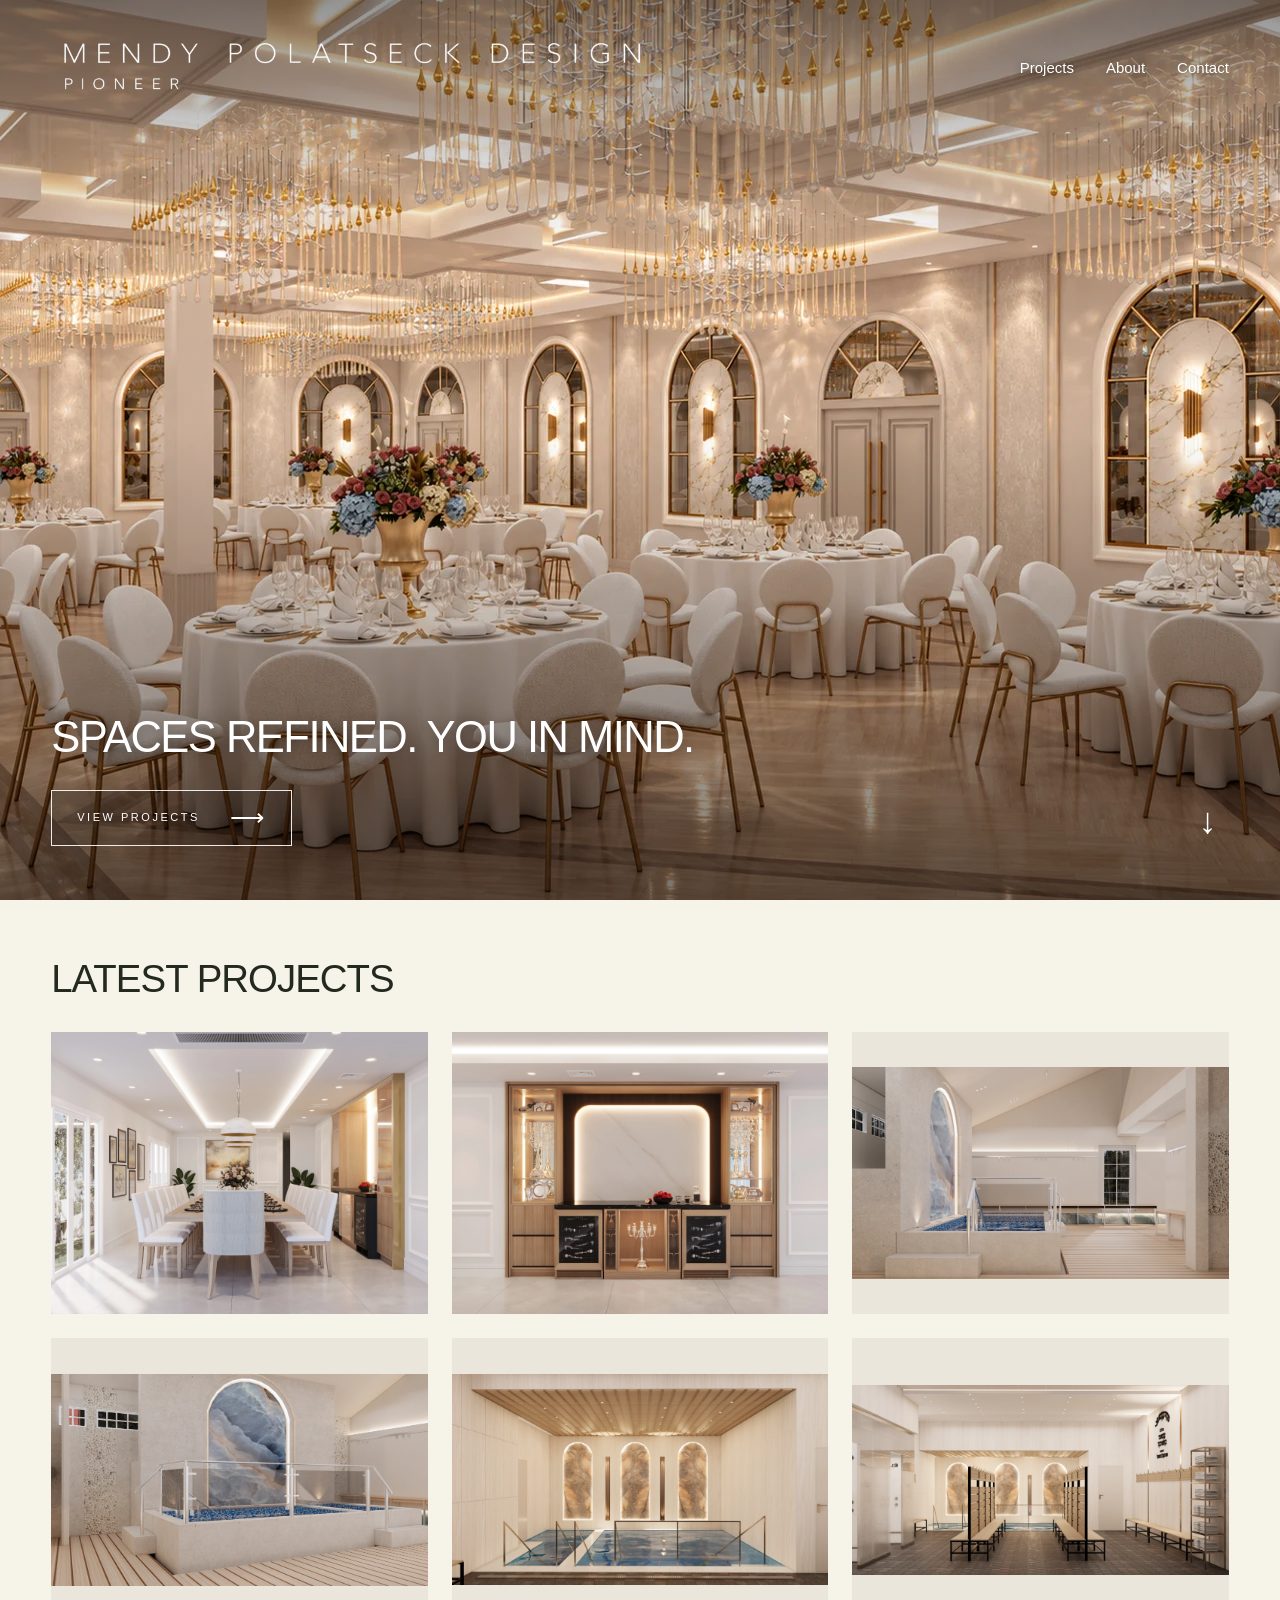
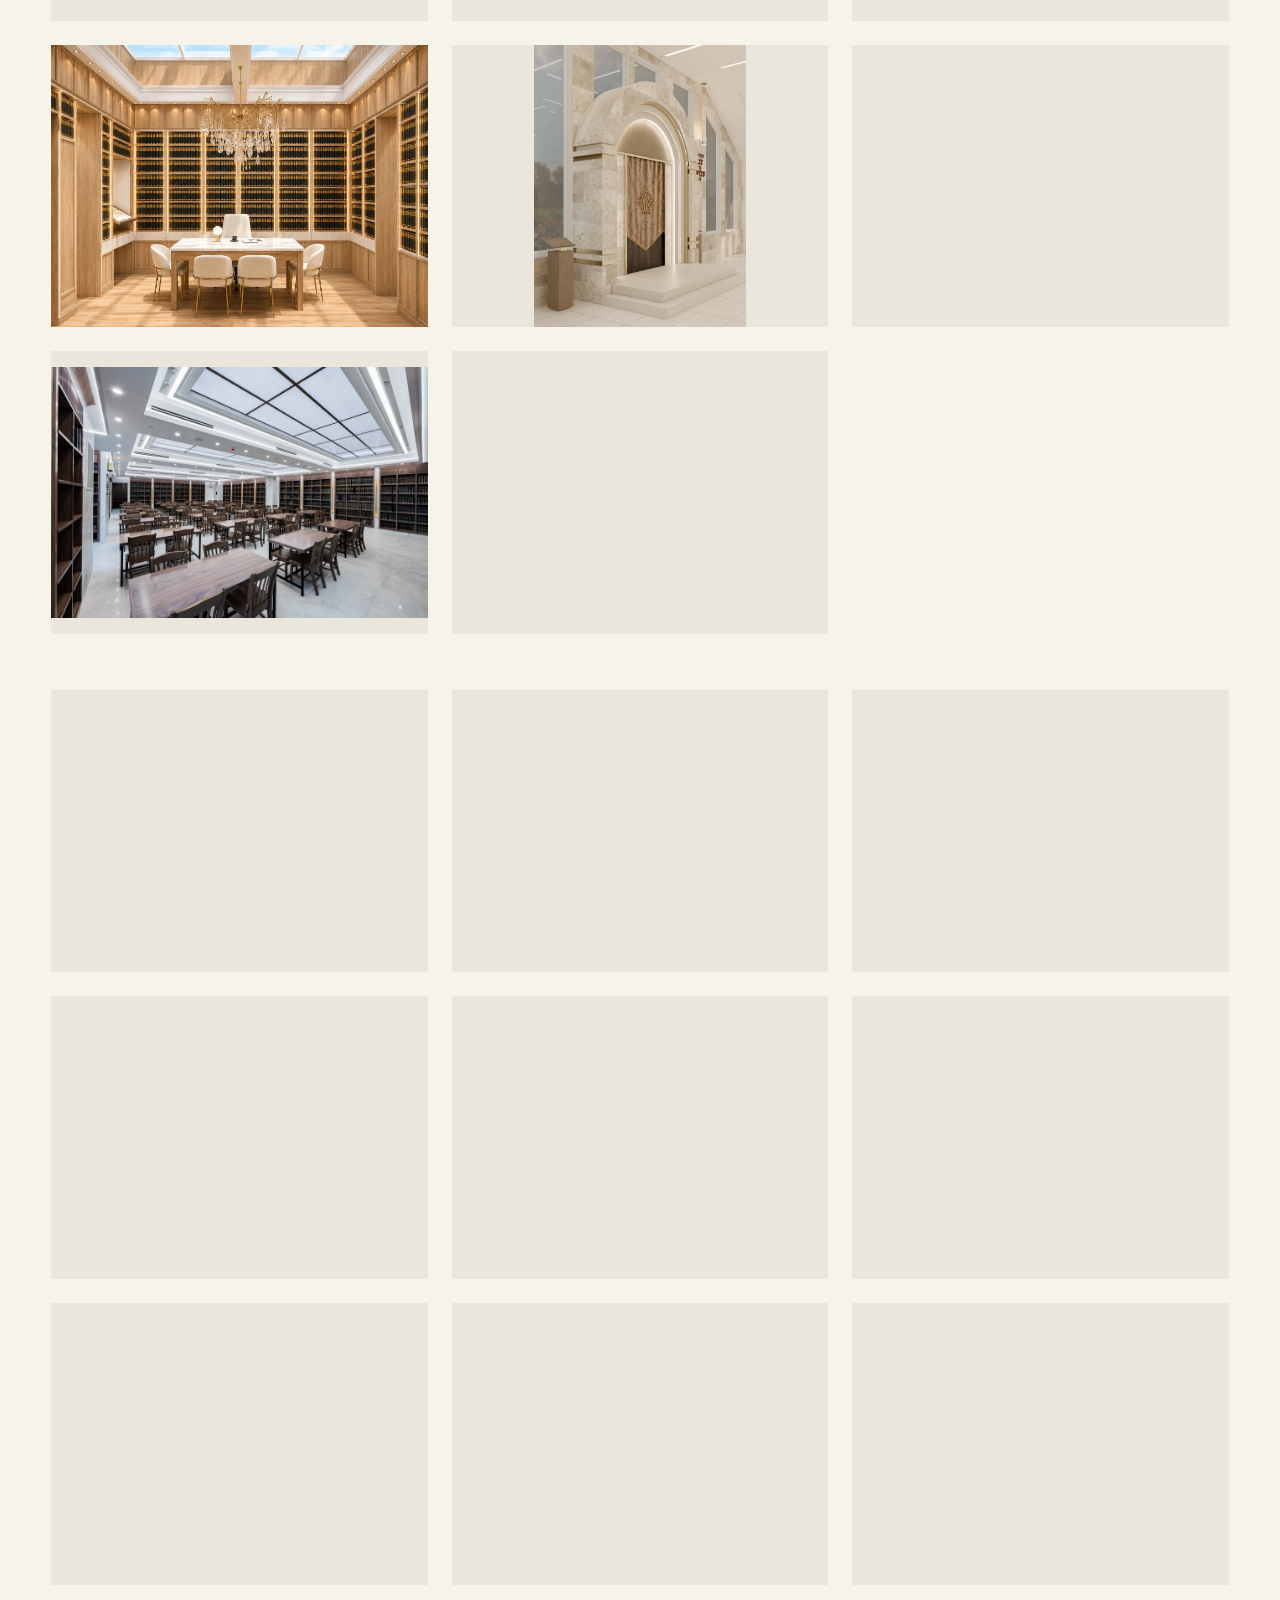
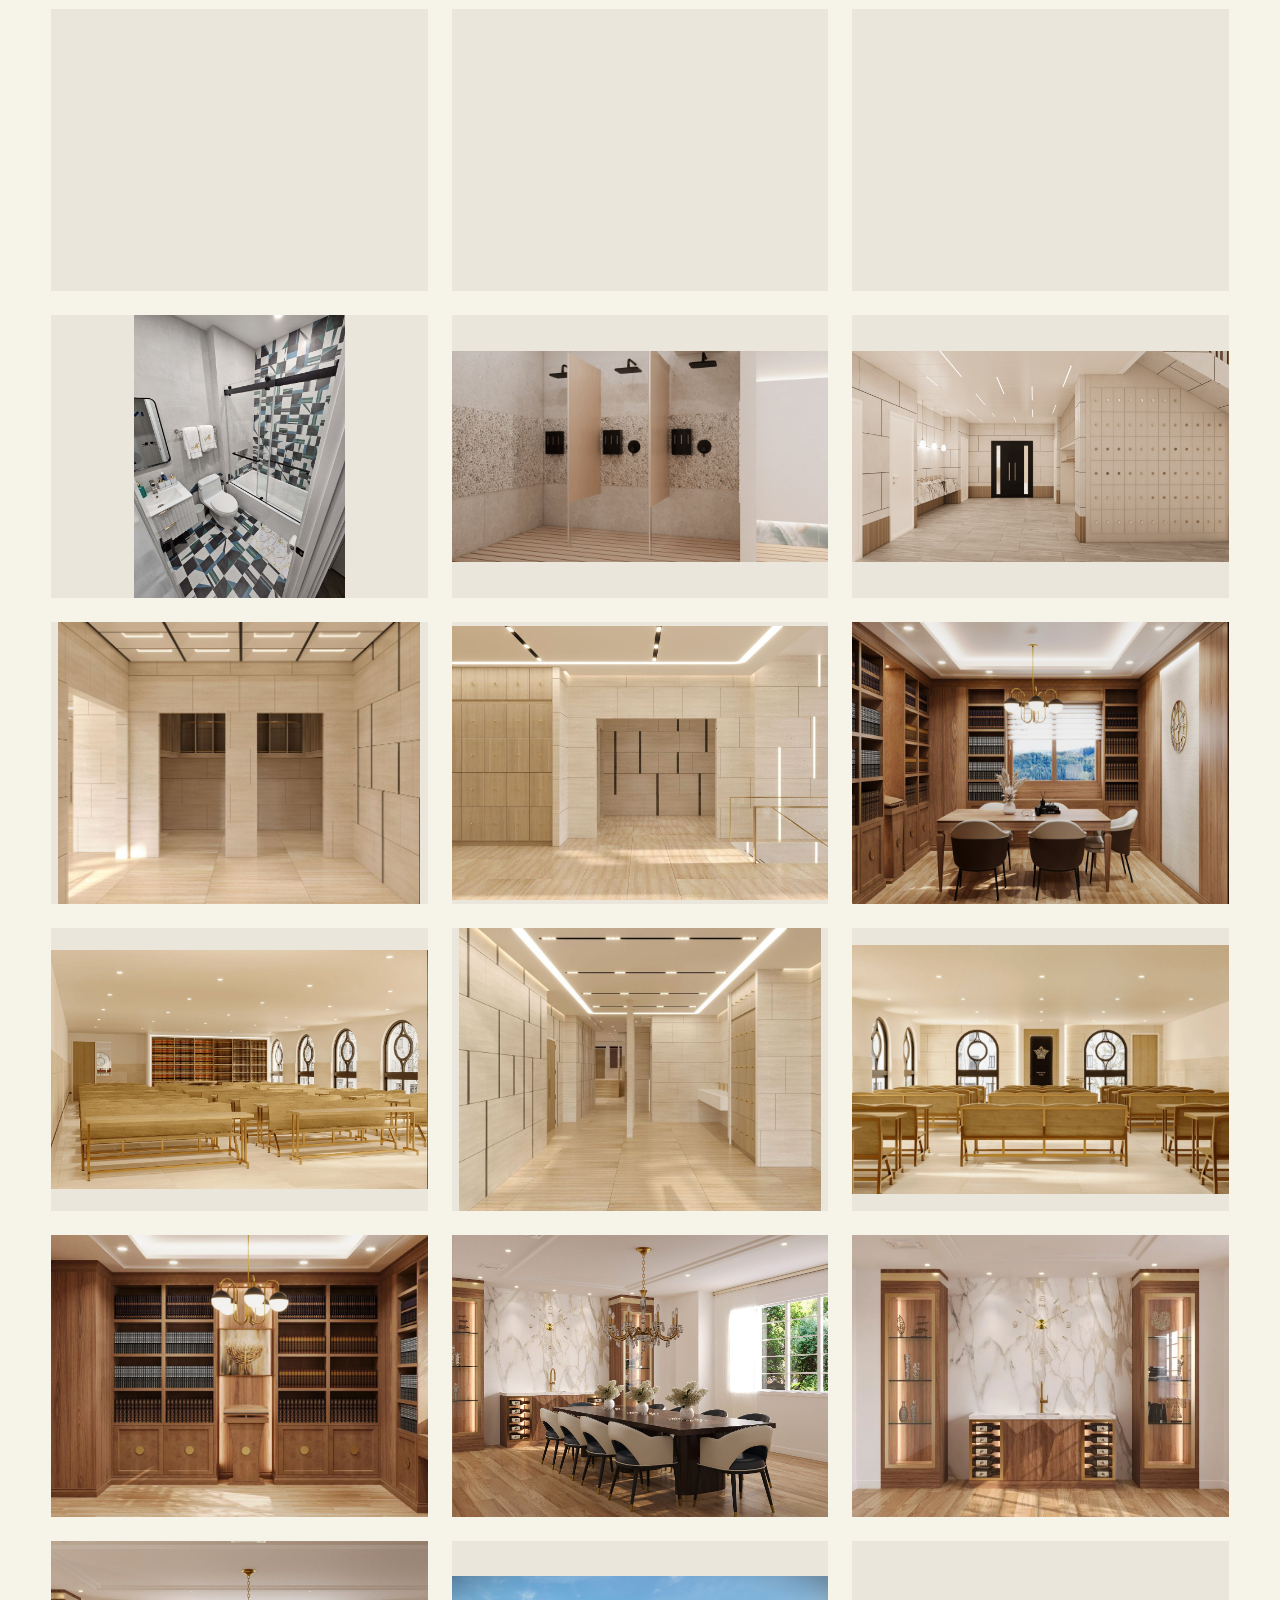
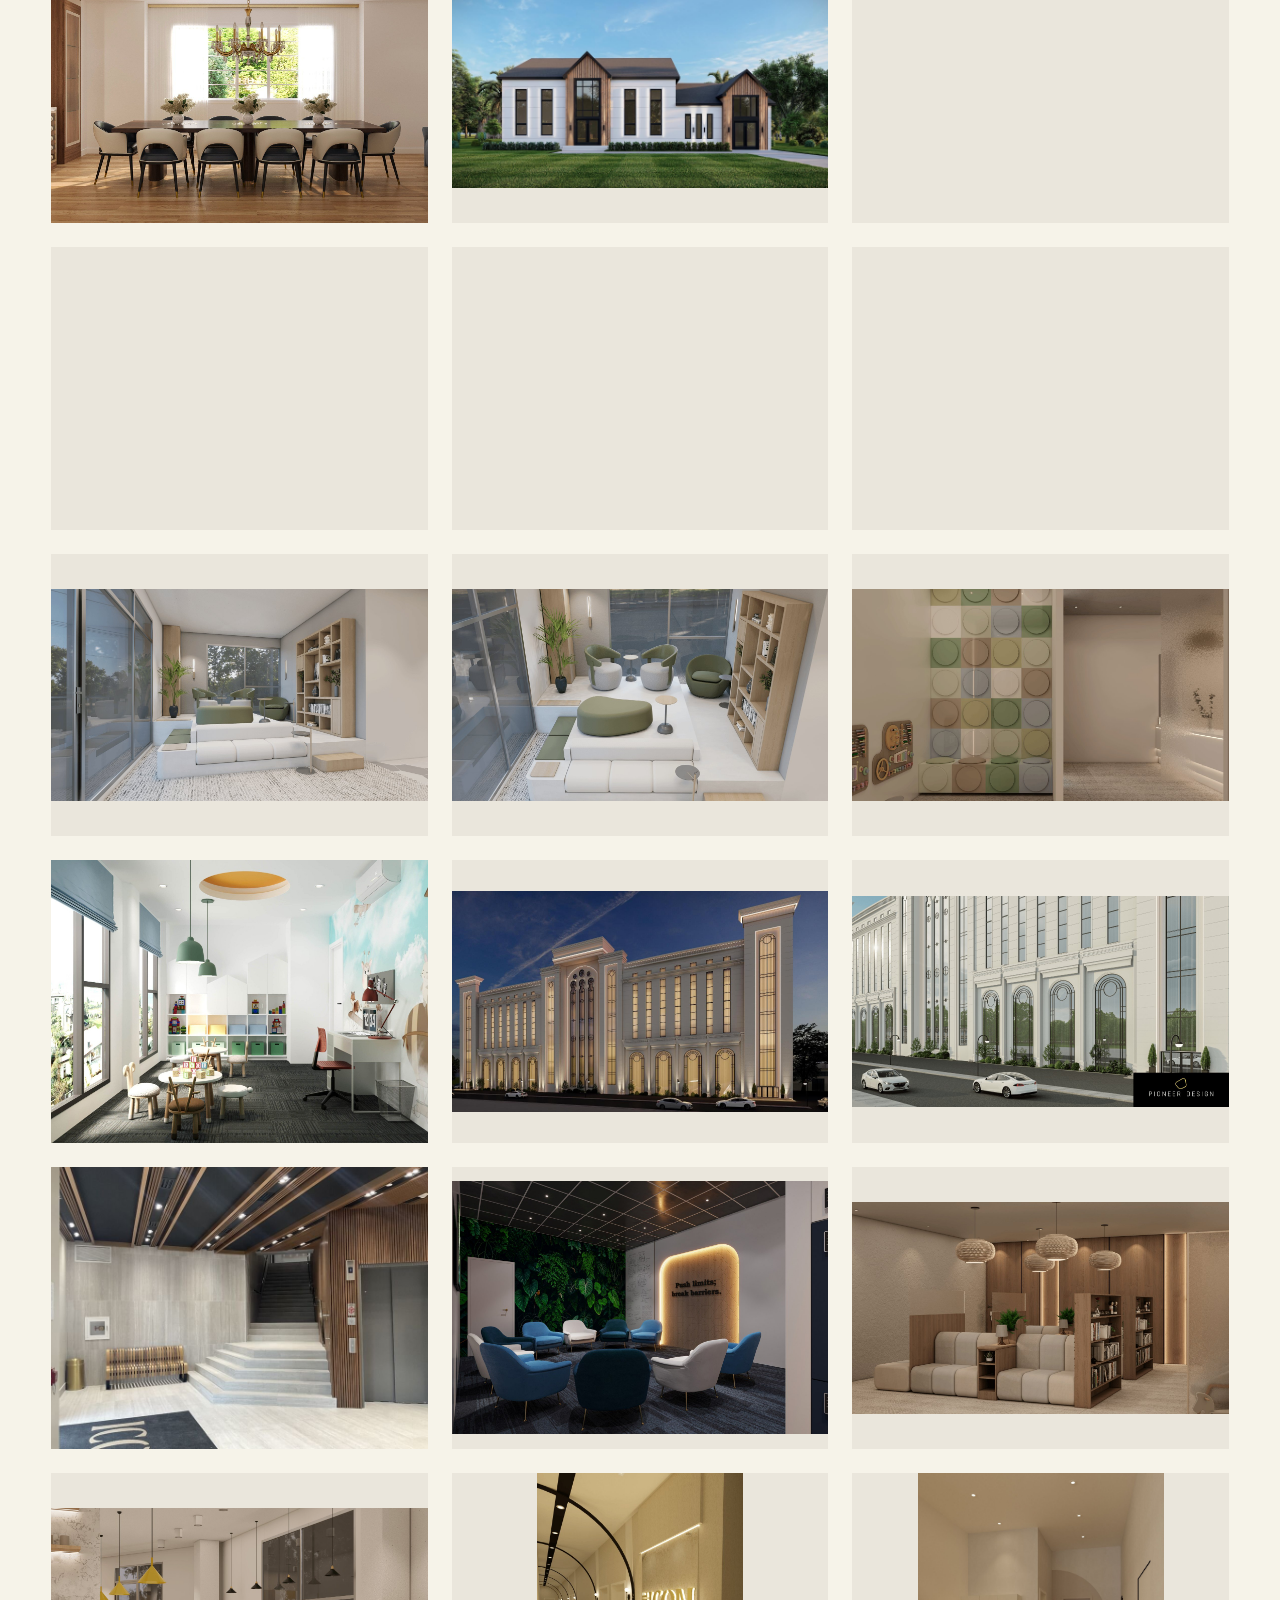
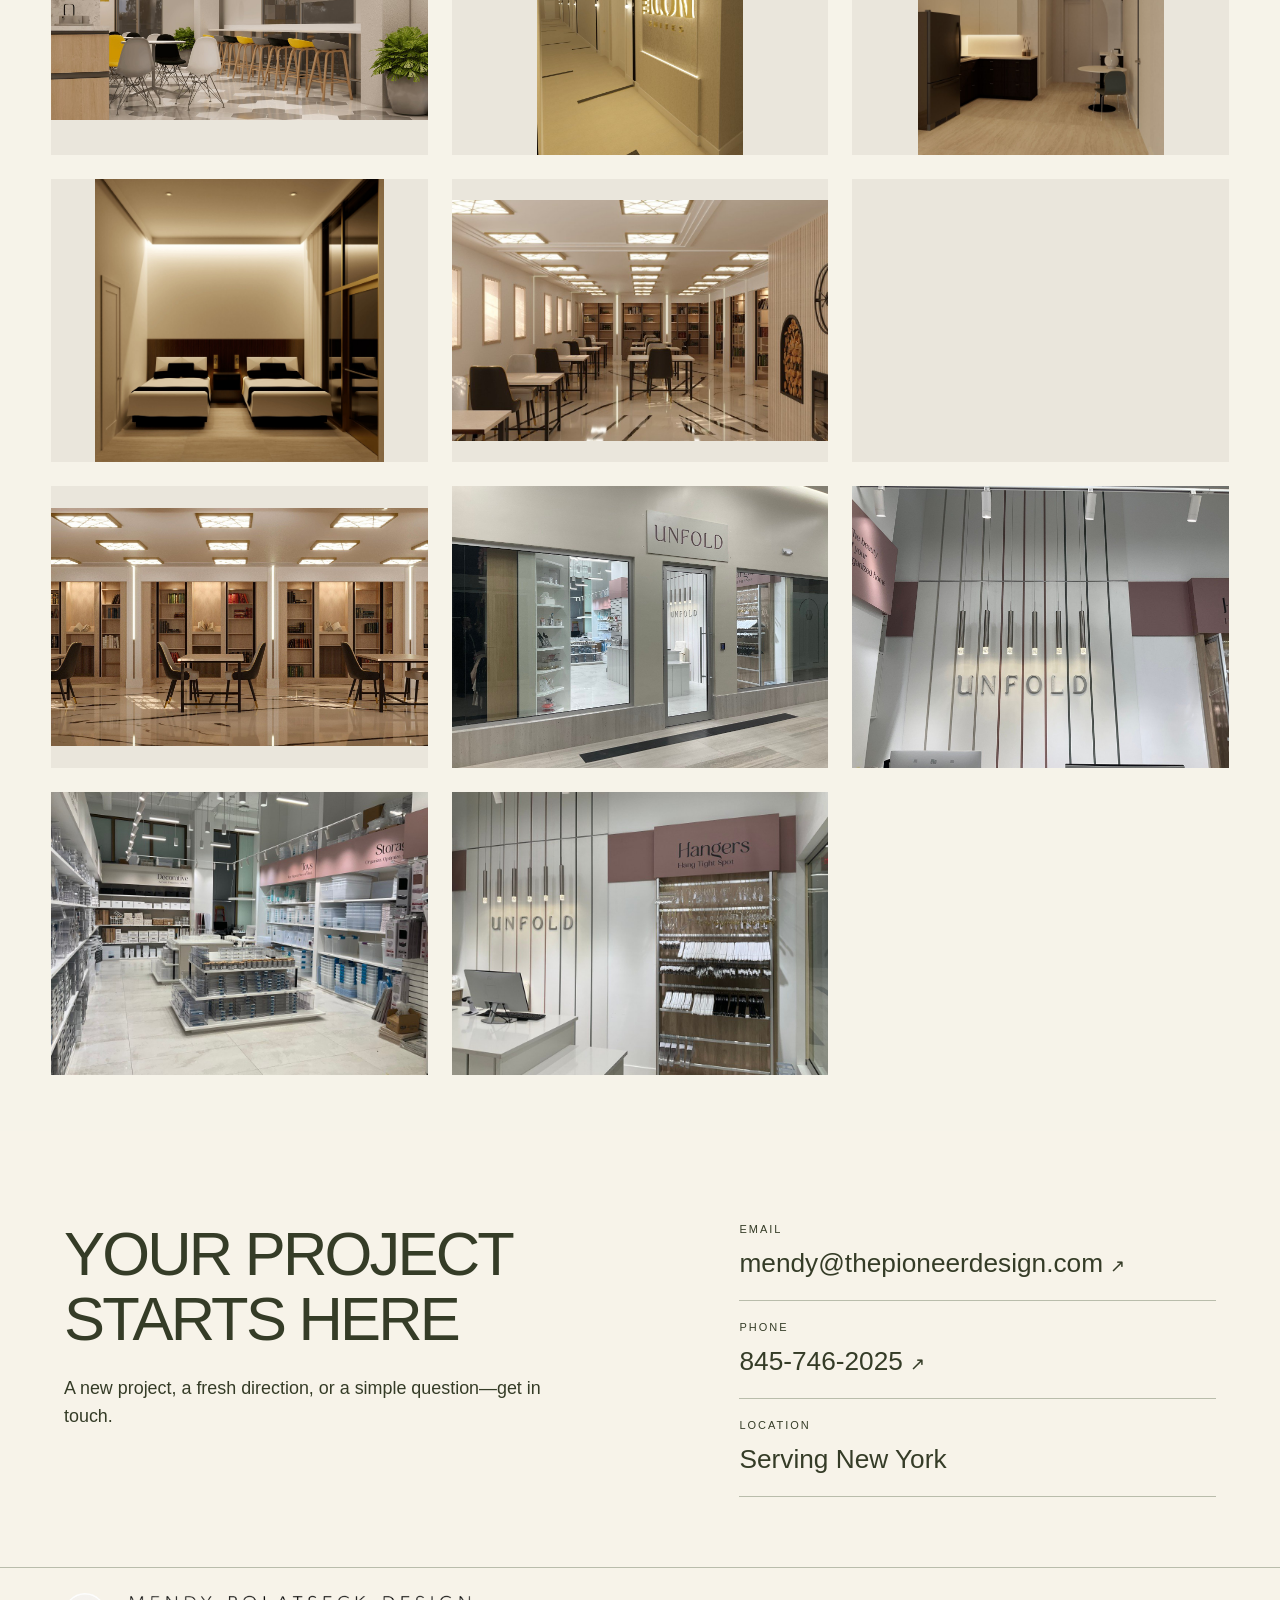
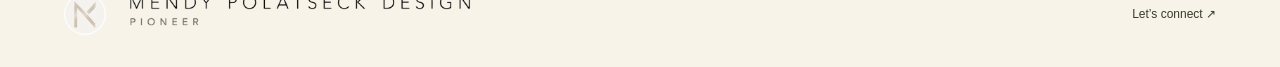
==== commit 3d36de0e: "Replace contact form with email, phone and service area; remove duplicate logo" ====
--- a/index.html
+++ b/index.html
@@ -279,6 +279,8 @@
 .mp-full-photo a:focus-visible{outline:2px solid #fff;outline-offset:6px}
 @media(max-width:700px){.mp-home.mp-full-photo{padding:22px 6% 42px;min-height:max(620px,100svh)}.mp-full-photo .mp-header{flex-direction:column;align-items:flex-start;gap:12px}.mp-full-photo .mp-brand{flex:0 0 auto!important;width:100%!important;max-width:440px!important}.mp-full-photo .mp-official-logo{max-width:440px!important}.mp-full-photo .mp-header nav{gap:28px;font-size:14px}.mp-full-photo .mp-hero-image{object-position:58% center}.mp-hero-copy{max-width:calc(100% - 32px)}.mp-full-photo h1{font-size:40px;max-width:370px;margin-bottom:26px}.mp-scroll{right:4%;bottom:35px;font-size:30px}.mp-hero-button{padding:14px 20px;font-size:10px}}
 @media(max-height:500px) and (min-width:701px){.mp-home.mp-full-photo{min-height:500px}.mp-hero-copy{padding-top:100px}}
+</style><style id="mp-contact-details-style">
+.mp-contact-details{margin:0;min-width:0}.mp-contact-details>div{padding:18px 0;border-bottom:1px solid #b9bcab}.mp-contact-details>div:first-child{padding-top:0}.mp-contact-details dt{font-size:11px;letter-spacing:.18em;text-transform:uppercase;margin:0 0 8px}.mp-contact-details dd{margin:0;font-size:clamp(17px,2.05vw,28px);line-height:1.35;overflow-wrap:anywhere}.mp-contact-details a{color:inherit;text-decoration:none}.mp-contact-details a:hover{text-decoration:underline;text-underline-offset:4px}.mp-contact-details a:focus-visible{outline:2px solid currentColor;outline-offset:4px}.mp-contact-details a span{font-size:.7em}
 </style></head>
 
 <body class="home blog wp-custom-logo wp-embed-responsive wp-theme-pubadventurer is-block-theme customizer-styles-applied jetpack-reblog-enabled">
@@ -356,26 +358,7 @@
 <a class="pd-gallery-item mp-unified-item" href="assets/img/b60db3daf8faa917fcbf231ffb0211ada89e42ff.jpg"><img src="assets/img/b60db3daf8faa917fcbf231ffb0211ada89e42ff.jpg" loading="lazy" decoding="async" alt="Interior design by MENDY POLATSECK DESIGN"></a>
 <a class="pd-gallery-item mp-unified-item" href="assets/img/5b96de3e54100a99784aee4c6057a4124f3b91ac.jpg"><img src="assets/img/5b96de3e54100a99784aee4c6057a4124f3b91ac.jpg" loading="lazy" decoding="async" alt="Interior design by MENDY POLATSECK DESIGN"></a>
 <a class="pd-gallery-item mp-unified-item" href="assets/img/419e31136e460f392656ad8f9e6761696791e7bb.jpg"><img src="assets/img/419e31136e460f392656ad8f9e6761696791e7bb.jpg" loading="lazy" decoding="async" alt="Interior design by MENDY POLATSECK DESIGN"></a></div></section>
-<section class="mp-connect" id="contact" aria-labelledby="mp-connect-title"><div class="mp-connect-grid"><div><img class="mp-contact-logo" src="assets/img/logo-dark-transparent.webp" width="2048" height="682" alt="MENDY POLATSECK DESIGN — PIONEER"><h2 id="mp-connect-title">Your project<br>starts here</h2><p class="mp-connect-intro">A new project, a fresh direction, or a simple question—get in touch.</p></div><form id="mp-message-form" class="mp-message-form" action="https://formsubmit.co/mendy@thepioneerdesign.com" method="POST"><input type="hidden" name="_subject" value="New website inquiry — MENDY POLATSECK DESIGN"><input type="hidden" name="_template" value="table"><input type="hidden" name="_url" id="mp-form-url"><input type="hidden" name="_next" id="mp-form-next"><input type="text" name="_honey" tabindex="-1" autocomplete="off" style="display:none" aria-hidden="true"><label for="mp-name">Name<input id="mp-name" name="name" autocomplete="name" required maxlength="150"></label><label for="mp-email">Email<input id="mp-email" name="email" type="email" autocomplete="email" required maxlength="254"></label><label for="mp-message">Message<textarea id="mp-message" name="message" rows="4" required maxlength="5000"></textarea></label><button type="submit">Send Message <span aria-hidden="true">⟶</span></button></form></div></section>
-<script>
-(function(){
- var form=document.getElementById('mp-message-form');if(!form)return;
- var current=new URL(window.location.href);current.search='';current.hash='';
- document.getElementById('mp-form-url').value=current.href;
- var next=new URL(current.href);next.searchParams.set('message','sent');next.hash='contact';
- document.getElementById('mp-form-next').value=next.href;
- var notice=document.createElement('p');notice.setAttribute('role','status');notice.style.cssText='font-size:15px;line-height:1.6;color:#353c27;margin:0';
- if(new URLSearchParams(window.location.search).get('message')==='sent'){
-  notice.textContent='Thank you. Your message has been submitted.';form.prepend(notice);
-  var clean=new URL(window.location.href);clean.searchParams.delete('message');window.history.replaceState(null,'',clean.href);
- }
- form.addEventListener('submit',function(event){
-  if(!form.checkValidity()){event.preventDefault();form.reportValidity();return;}
-  var button=form.querySelector('button[type="submit"]');button.disabled=true;button.textContent='Sending…';
- });
- window.addEventListener('pageshow',function(){var button=form.querySelector('button[type="submit"]');button.disabled=false;button.innerHTML='Send Message <span aria-hidden="true">⟶</span>';});
-})();
-</script><footer class="mp-footer"><a class="mp-footer-brand" href="index.html"><img class="mp-brand-icon" src="assets/img/mendy-monogram.webp" width="42" height="42" alt=""><img class="mp-official-logo" src="assets/img/logo-dark-transparent.webp" width="2048" height="682" alt="MENDY POLATSECK DESIGN — PIONEER"></a><a href="index.html#contact">Let’s connect <span aria-hidden="true">↗</span></a></footer></div>
+<section class="mp-connect" id="contact" aria-labelledby="mp-connect-title"><div class="mp-connect-grid"><div><h2 id="mp-connect-title">Your project<br>starts here</h2><p class="mp-connect-intro">A new project, a fresh direction, or a simple question—get in touch.</p></div><dl class="mp-contact-details"><div><dt>Email</dt><dd><a href="mailto:mendy@thepioneerdesign.com">mendy@thepioneerdesign.com <span aria-hidden="true">↗</span></a></dd></div><div><dt>Phone</dt><dd><a href="tel:+18457462025">845-746-2025 <span aria-hidden="true">↗</span></a></dd></div><div><dt>Location</dt><dd>Serving New York</dd></div></dl></div></section><footer class="mp-footer"><a class="mp-footer-brand" href="index.html"><img class="mp-brand-icon" src="assets/img/mendy-monogram.webp" width="42" height="42" alt=""><img class="mp-official-logo" src="assets/img/logo-dark-transparent.webp" width="2048" height="682" alt="MENDY POLATSECK DESIGN — PIONEER"></a><a href="index.html#contact">Let’s connect <span aria-hidden="true">↗</span></a></footer></div>
 </div>
 <!-- wpcom_wp_footer -->
 
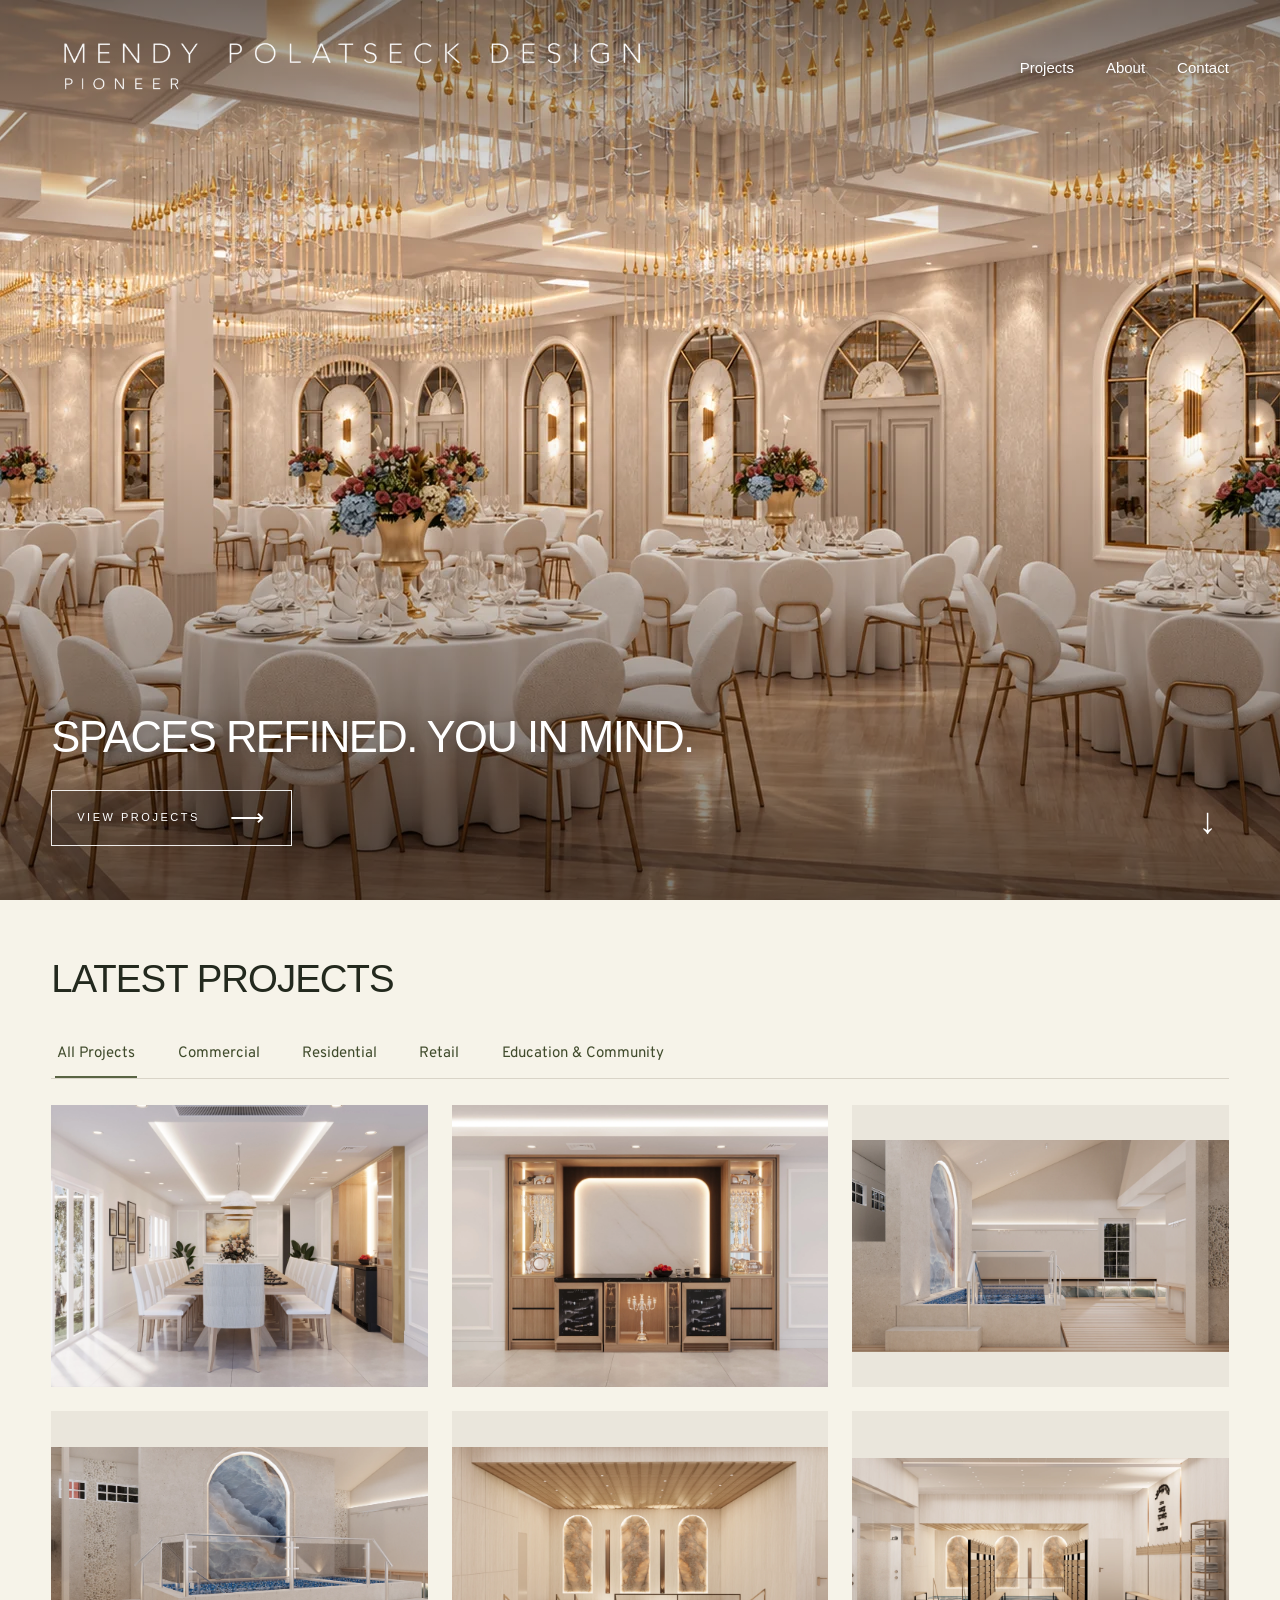
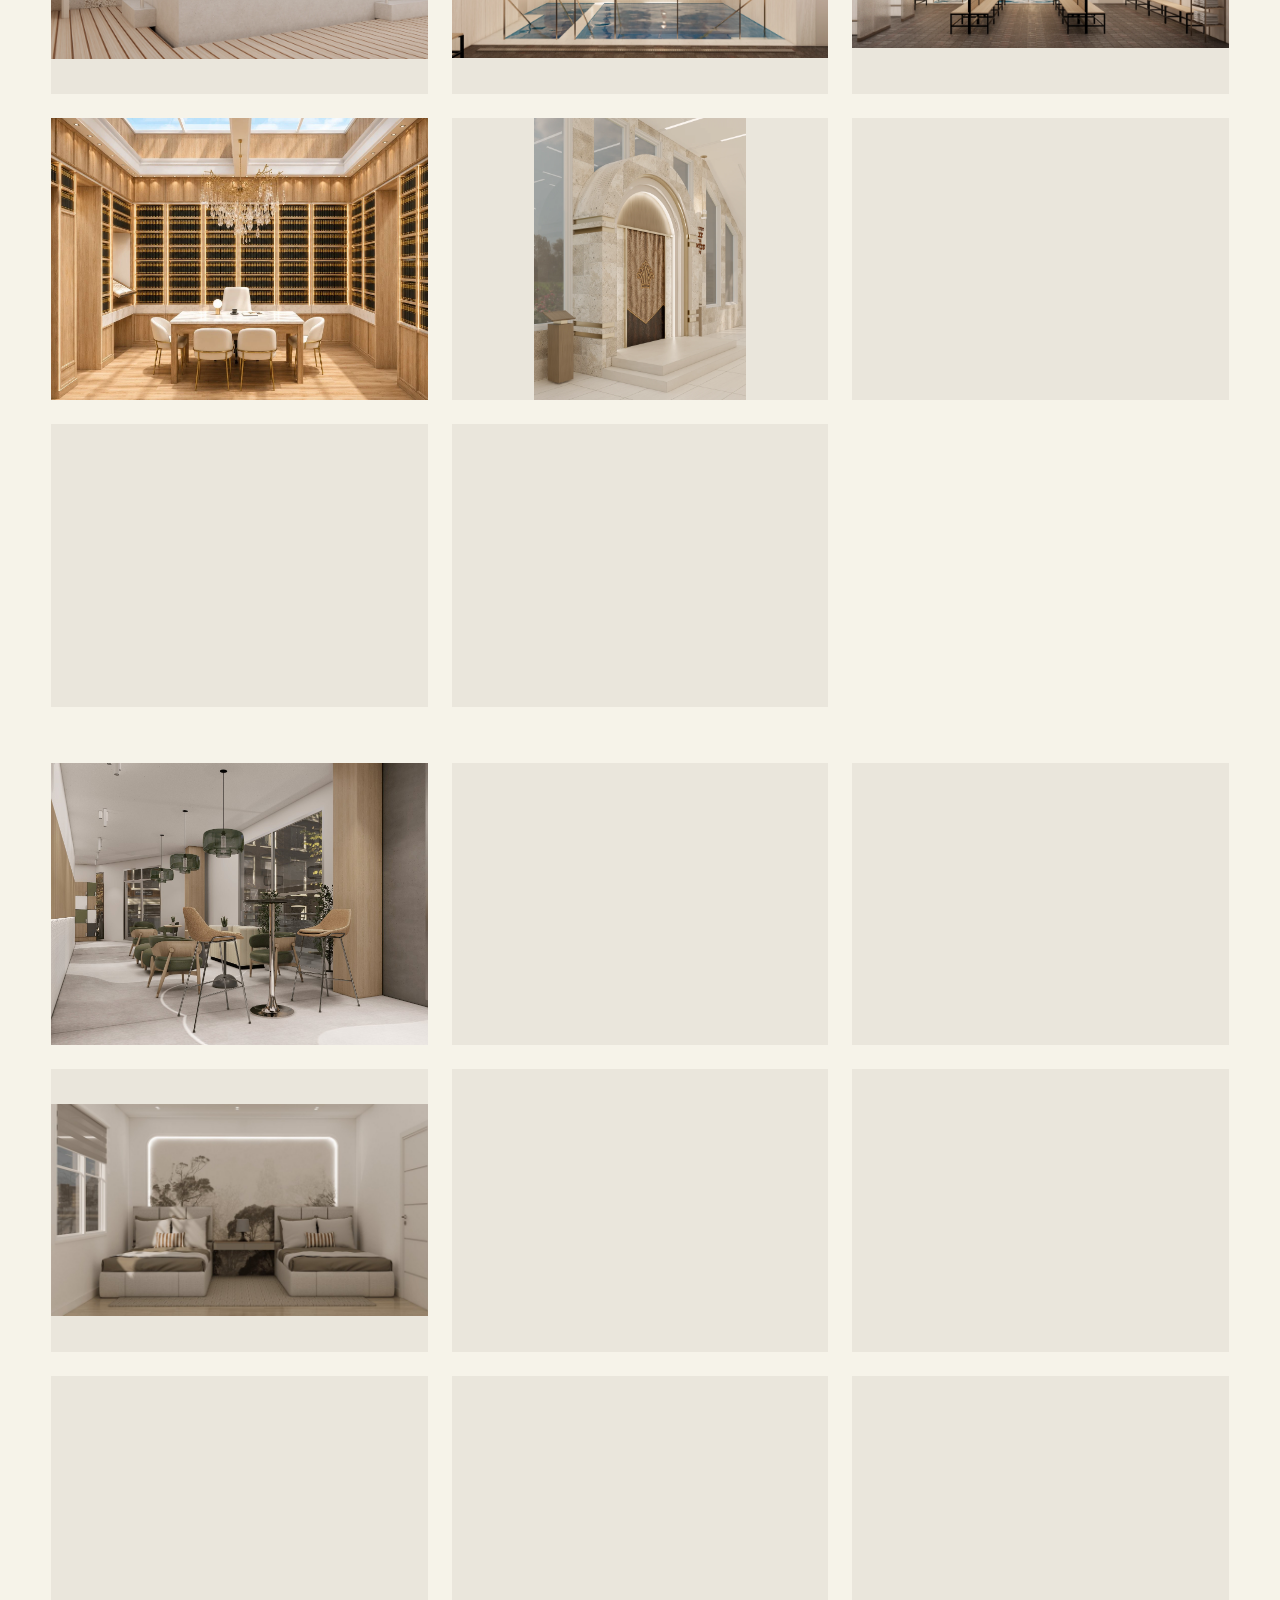
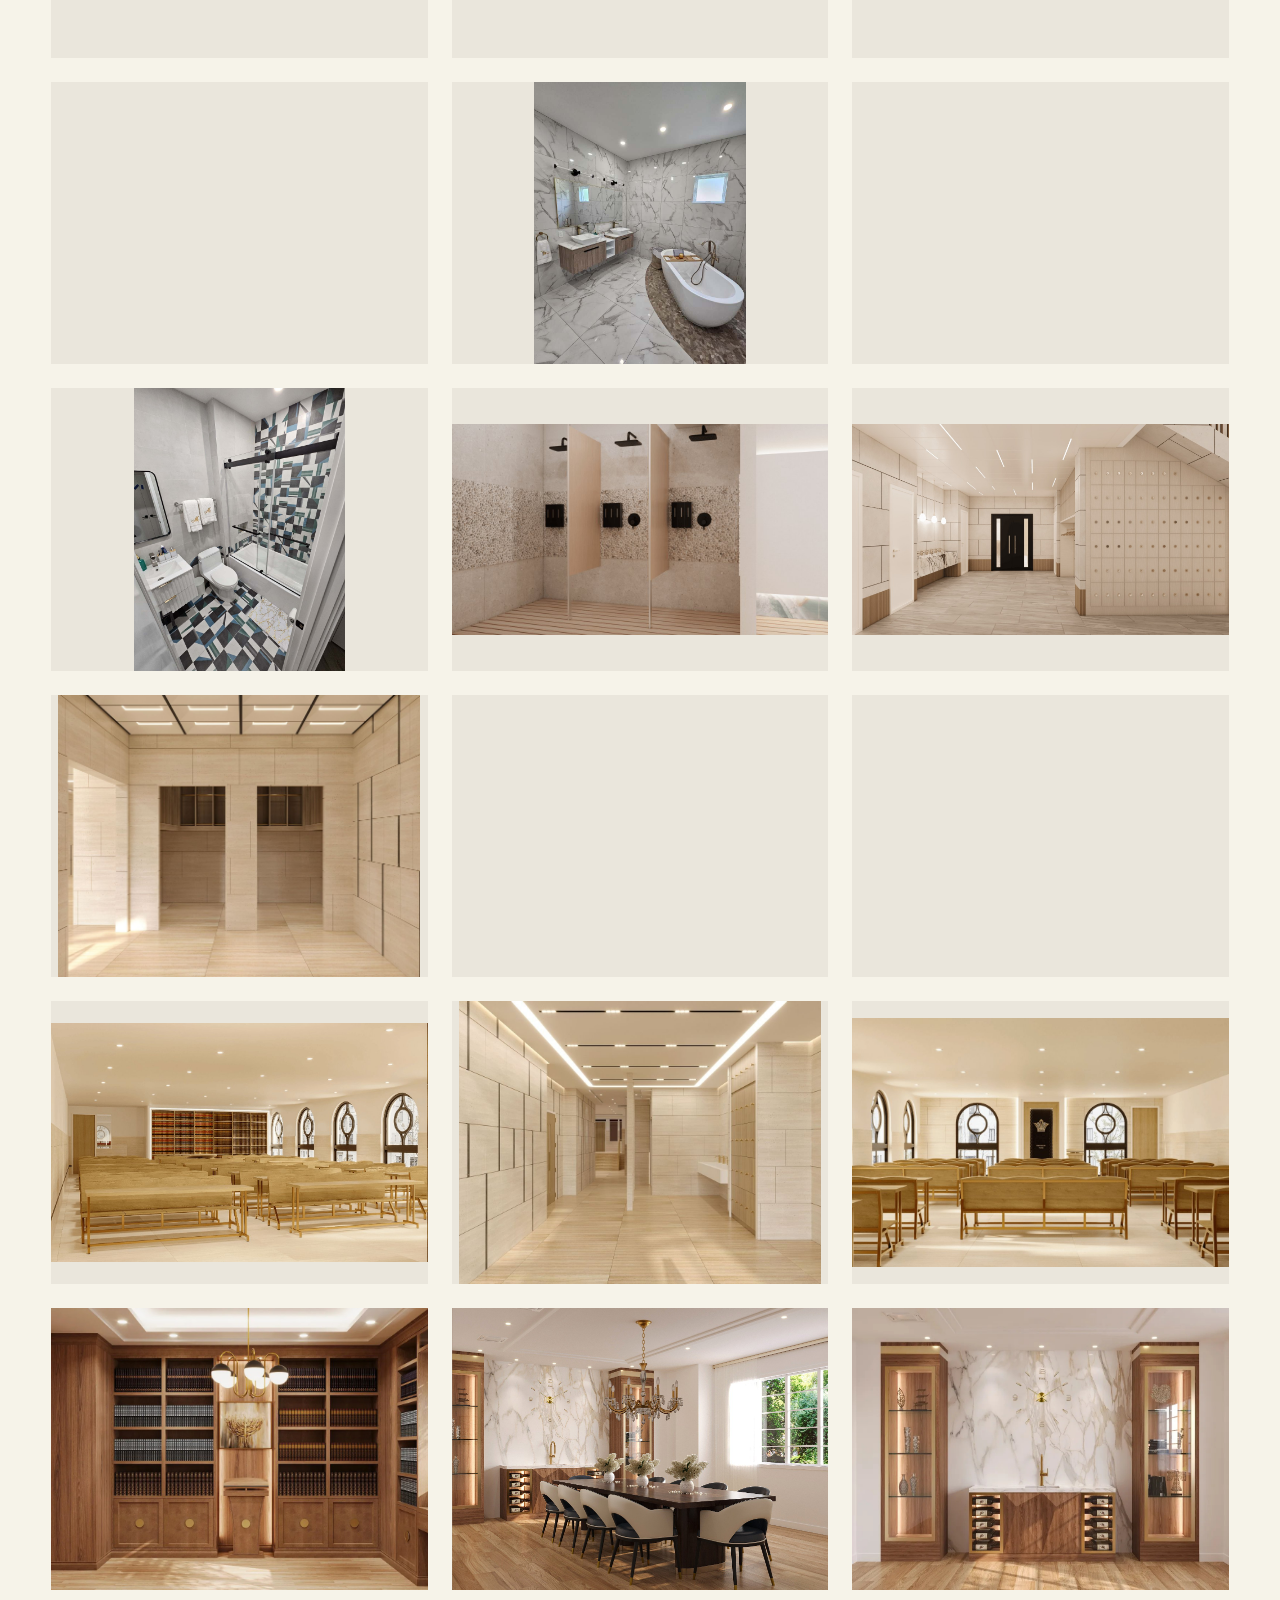
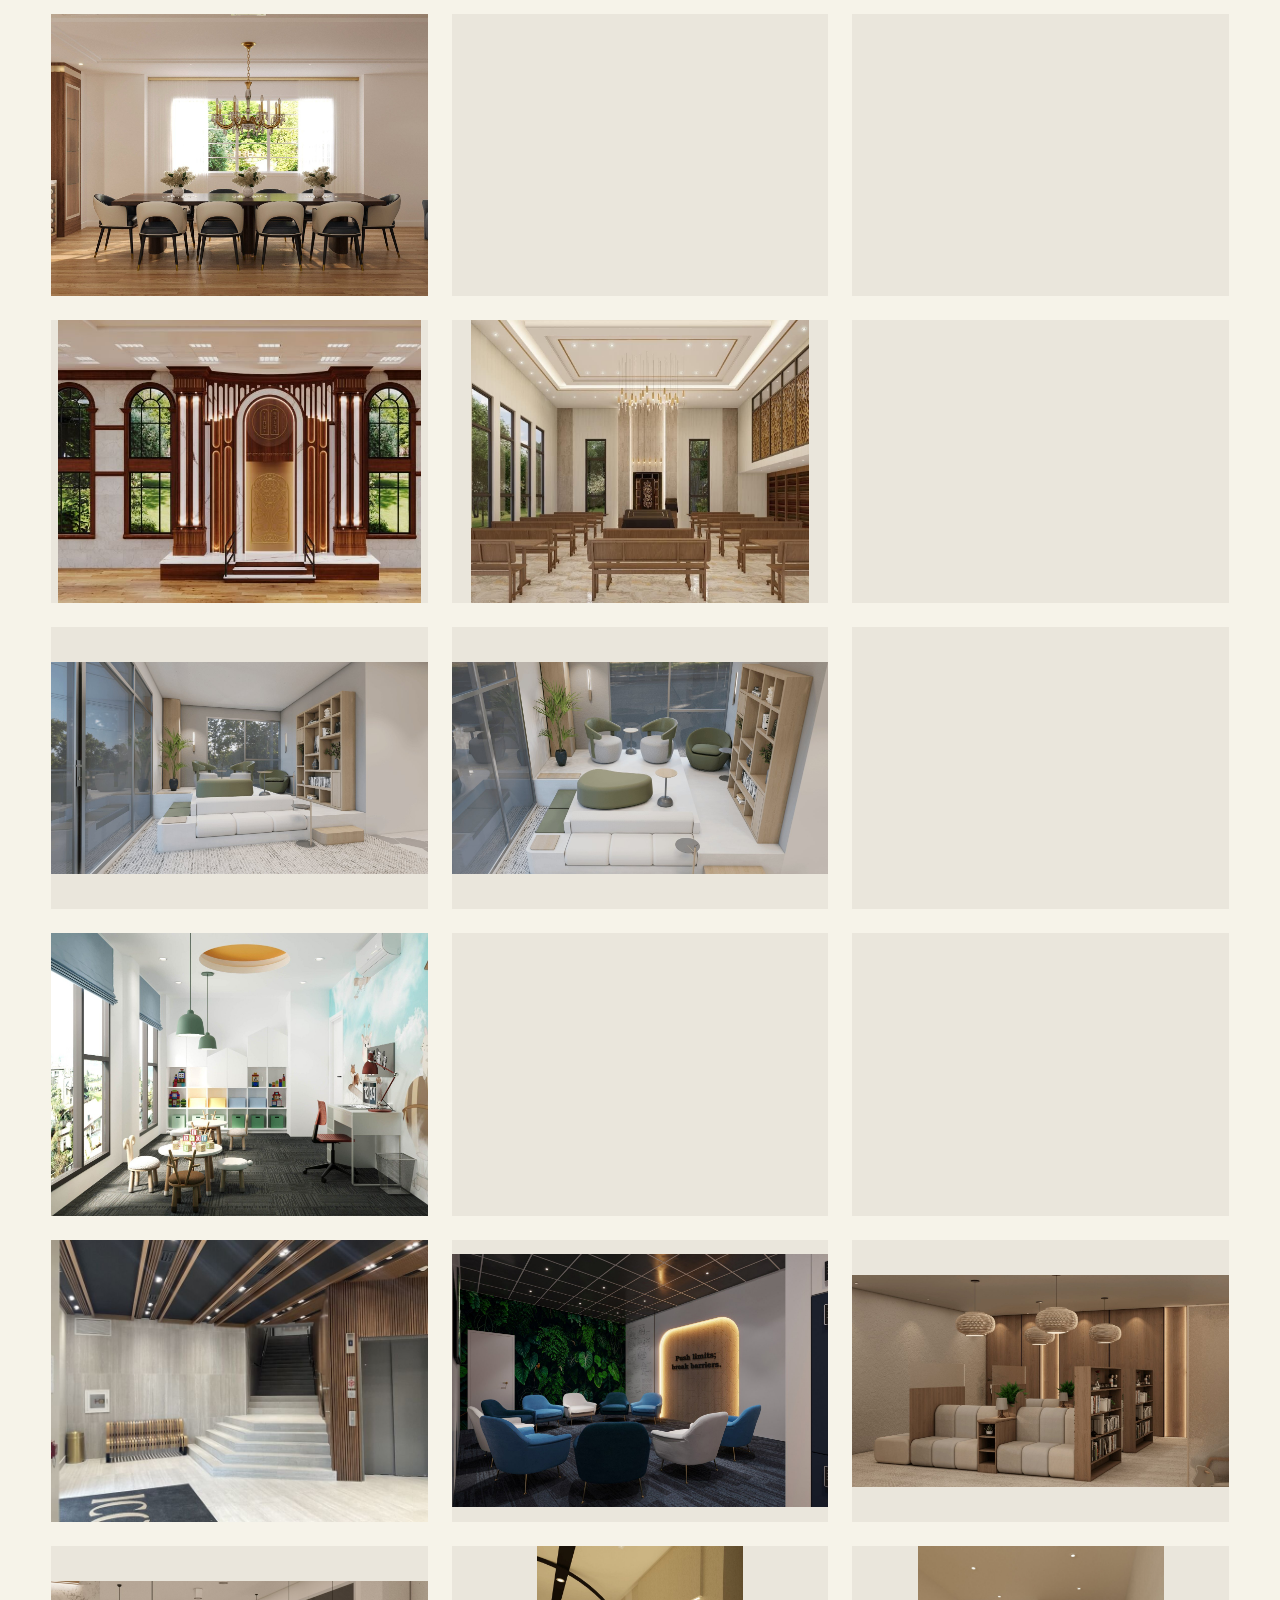
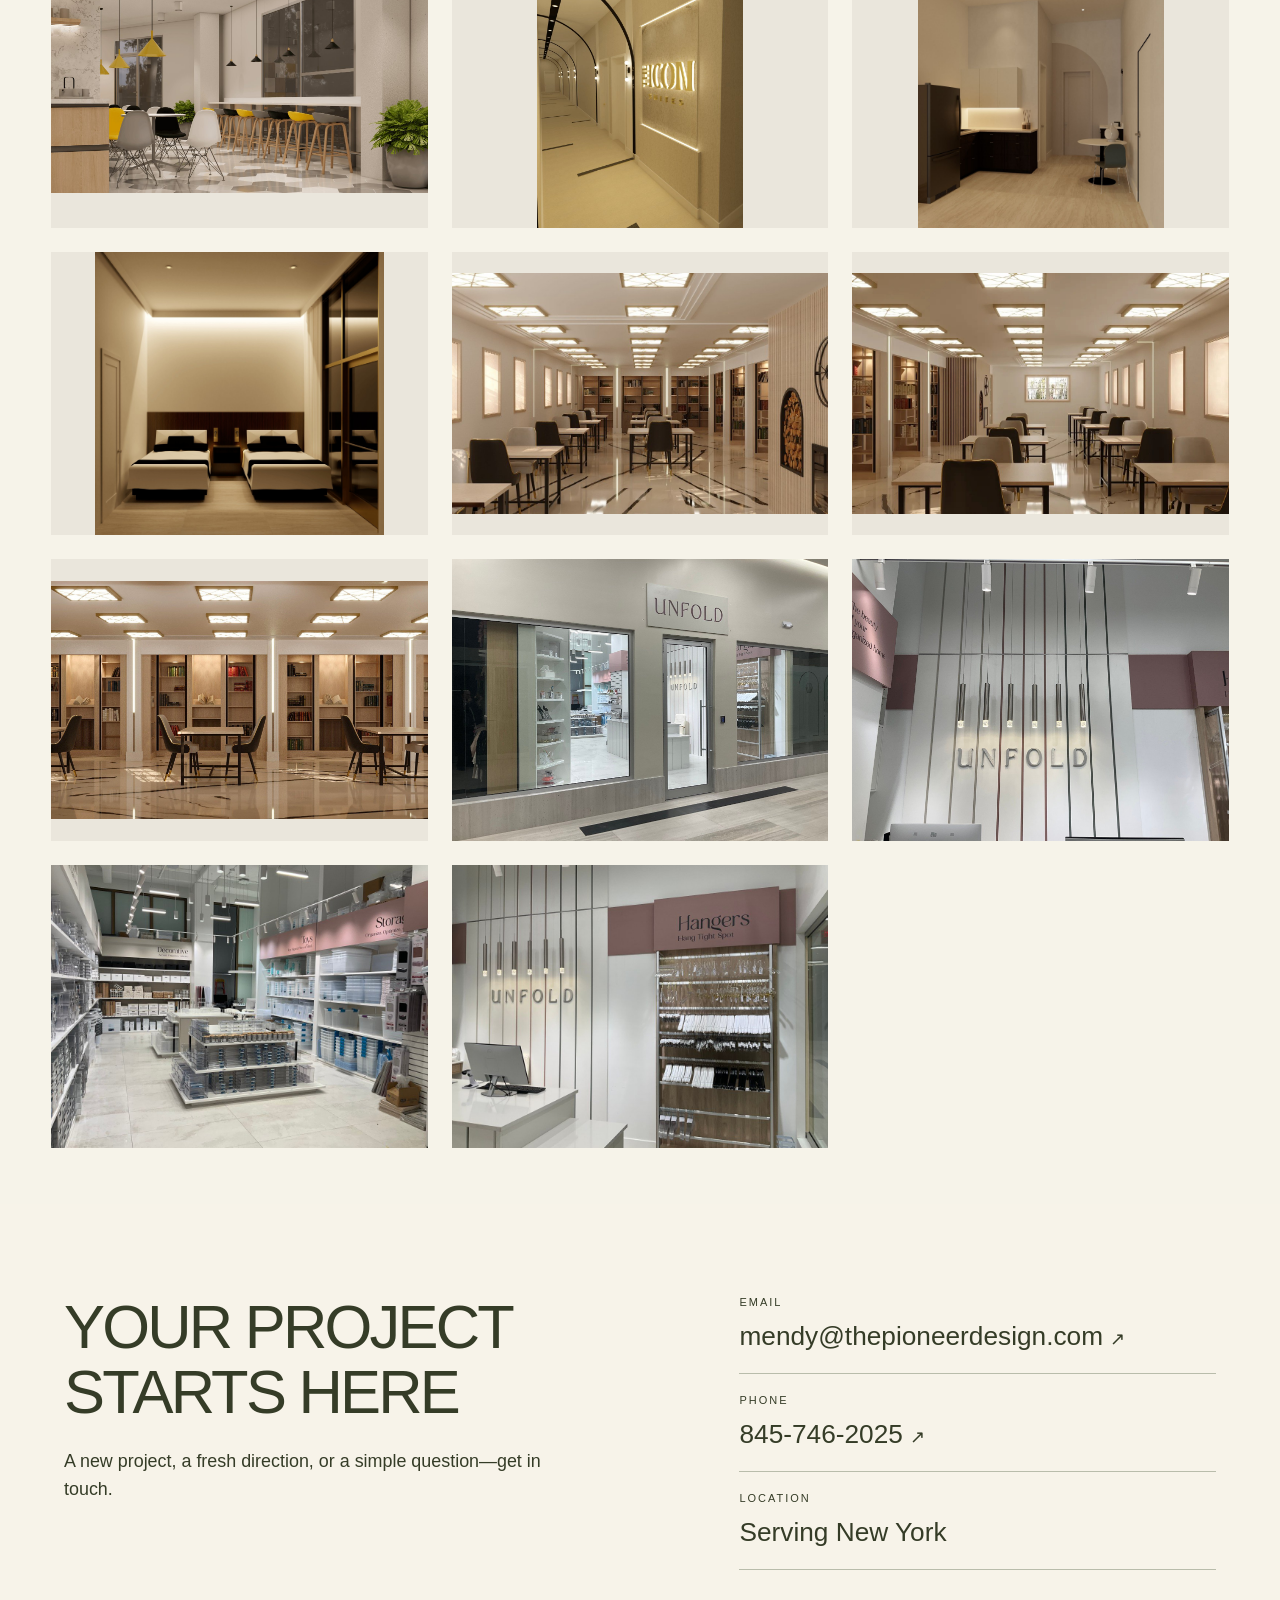
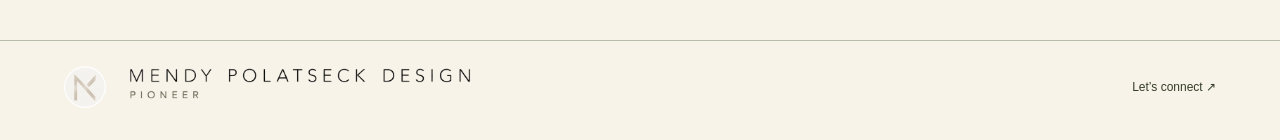
==== commit 58571335: "Show project categories on the homepage above the gallery" ====
--- a/index.html
+++ b/index.html
@@ -281,6 +281,10 @@
 @media(max-height:500px) and (min-width:701px){.mp-home.mp-full-photo{min-height:500px}.mp-hero-copy{padding-top:100px}}
 </style><style id="mp-contact-details-style">
 .mp-contact-details{margin:0;min-width:0}.mp-contact-details>div{padding:18px 0;border-bottom:1px solid #b9bcab}.mp-contact-details>div:first-child{padding-top:0}.mp-contact-details dt{font-size:11px;letter-spacing:.18em;text-transform:uppercase;margin:0 0 8px}.mp-contact-details dd{margin:0;font-size:clamp(17px,2.05vw,28px);line-height:1.35;overflow-wrap:anywhere}.mp-contact-details a{color:inherit;text-decoration:none}.mp-contact-details a:hover{text-decoration:underline;text-underline-offset:4px}.mp-contact-details a:focus-visible{outline:2px solid currentColor;outline-offset:4px}.mp-contact-details a span{font-size:.7em}
+</style><style>
+.mp-home-categories{display:flex;gap:clamp(18px,3vw,44px);overflow-x:auto;scrollbar-width:thin;margin:0 0 26px;padding:0 4px;border-bottom:1px solid #d9d4c8}
+.mp-home-categories a{display:flex;align-items:center;min-height:44px;flex:none;color:#414c2d;text-decoration:none;font:400 15px/1.25 Overpass,Arial,sans-serif;border-bottom:2px solid transparent;padding:0 2px}
+.mp-home-categories a:first-child,.mp-home-categories a:hover,.mp-home-categories a:focus-visible{border-bottom-color:#596443}
 </style></head>
 
 <body class="home blog wp-custom-logo wp-embed-responsive wp-theme-pubadventurer is-block-theme customizer-styles-applied jetpack-reblog-enabled">
@@ -292,7 +296,7 @@
 <div class="mp-hero-copy"><h1>Spaces refined. You in mind.</h1><a class="mp-hero-button" href="projects.html">VIEW PROJECTS <span aria-hidden="true">⟶</span></a></div>
 <a class="mp-scroll" href="#latest-projects" aria-label="Scroll to latest projects"><span aria-hidden="true">↓</span></a>
 </section>
-<section id="latest-projects" class="mp-latest" aria-labelledby="mp-latest-title"><h2 id="mp-latest-title">Latest Projects</h2><div class="mp-latest-grid">
+<section id="latest-projects" class="mp-latest" aria-labelledby="mp-latest-title"><h2 id="mp-latest-title">Latest Projects</h2><nav class="mp-home-categories" aria-label="Browse project categories"><a href="projects.html#mp-project-title">All Projects</a><a href="projects.html?category=commercial#mp-project-title">Commercial</a><a href="projects.html?category=residential#mp-project-title">Residential</a><a href="projects.html?category=retail#mp-project-title">Retail</a><a href="projects.html?category=community#mp-project-title">Education &amp; Community</a></nav><div class="mp-latest-grid">
 <a class="pd-gallery-item mp-unified-item mp-latest-item" href="assets/img/latest-dining-room.webp"><img src="assets/img/latest-dining-room.webp" width="2000" height="1500" loading="eager" decoding="async" alt="Bright dining room with a long wood table, upholstered chairs and recessed ceiling lighting — MENDY POLATSECK DESIGN"></a>
 <a class="pd-gallery-item mp-unified-item mp-latest-item" href="assets/img/latest-display-cabinet.webp"><img src="assets/img/latest-display-cabinet.webp" width="2000" height="1500" loading="eager" decoding="async" alt="Illuminated wood and glass display cabinetry with a stone backdrop — MENDY POLATSECK DESIGN"></a>
 
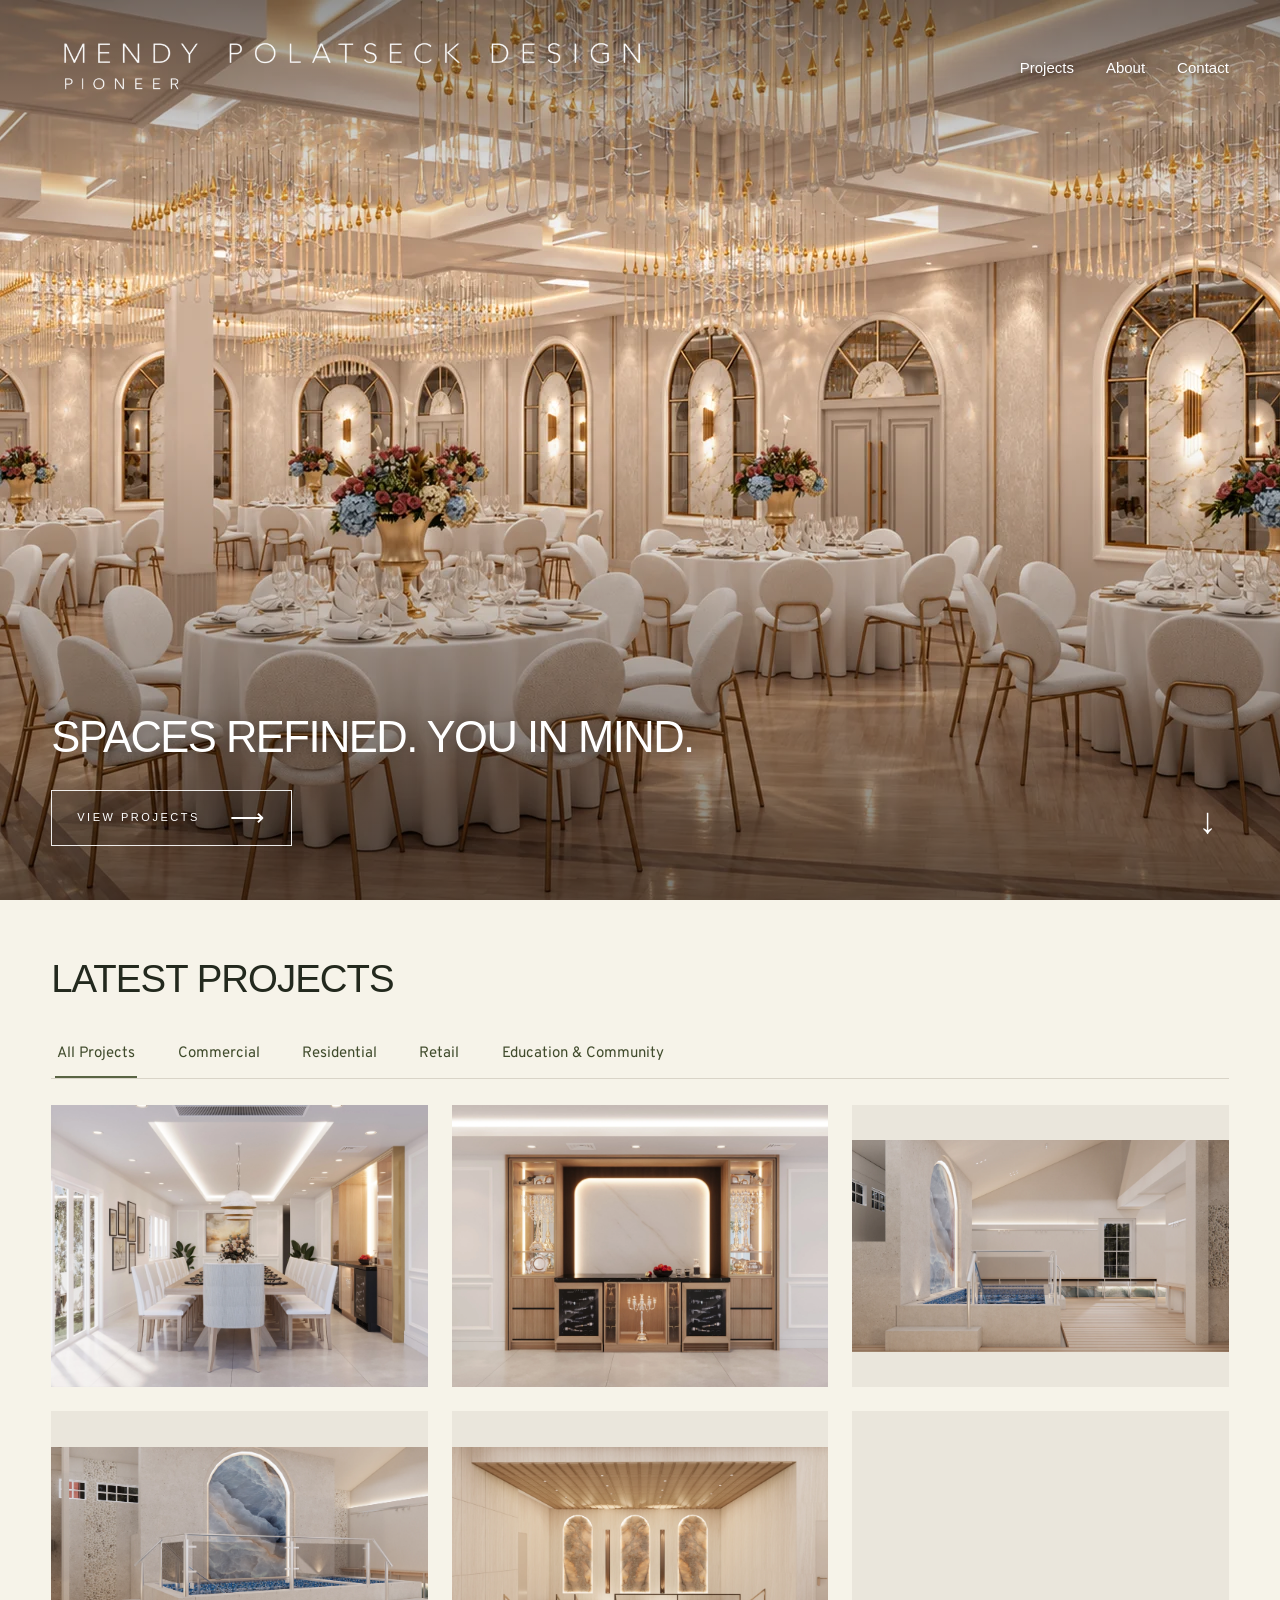
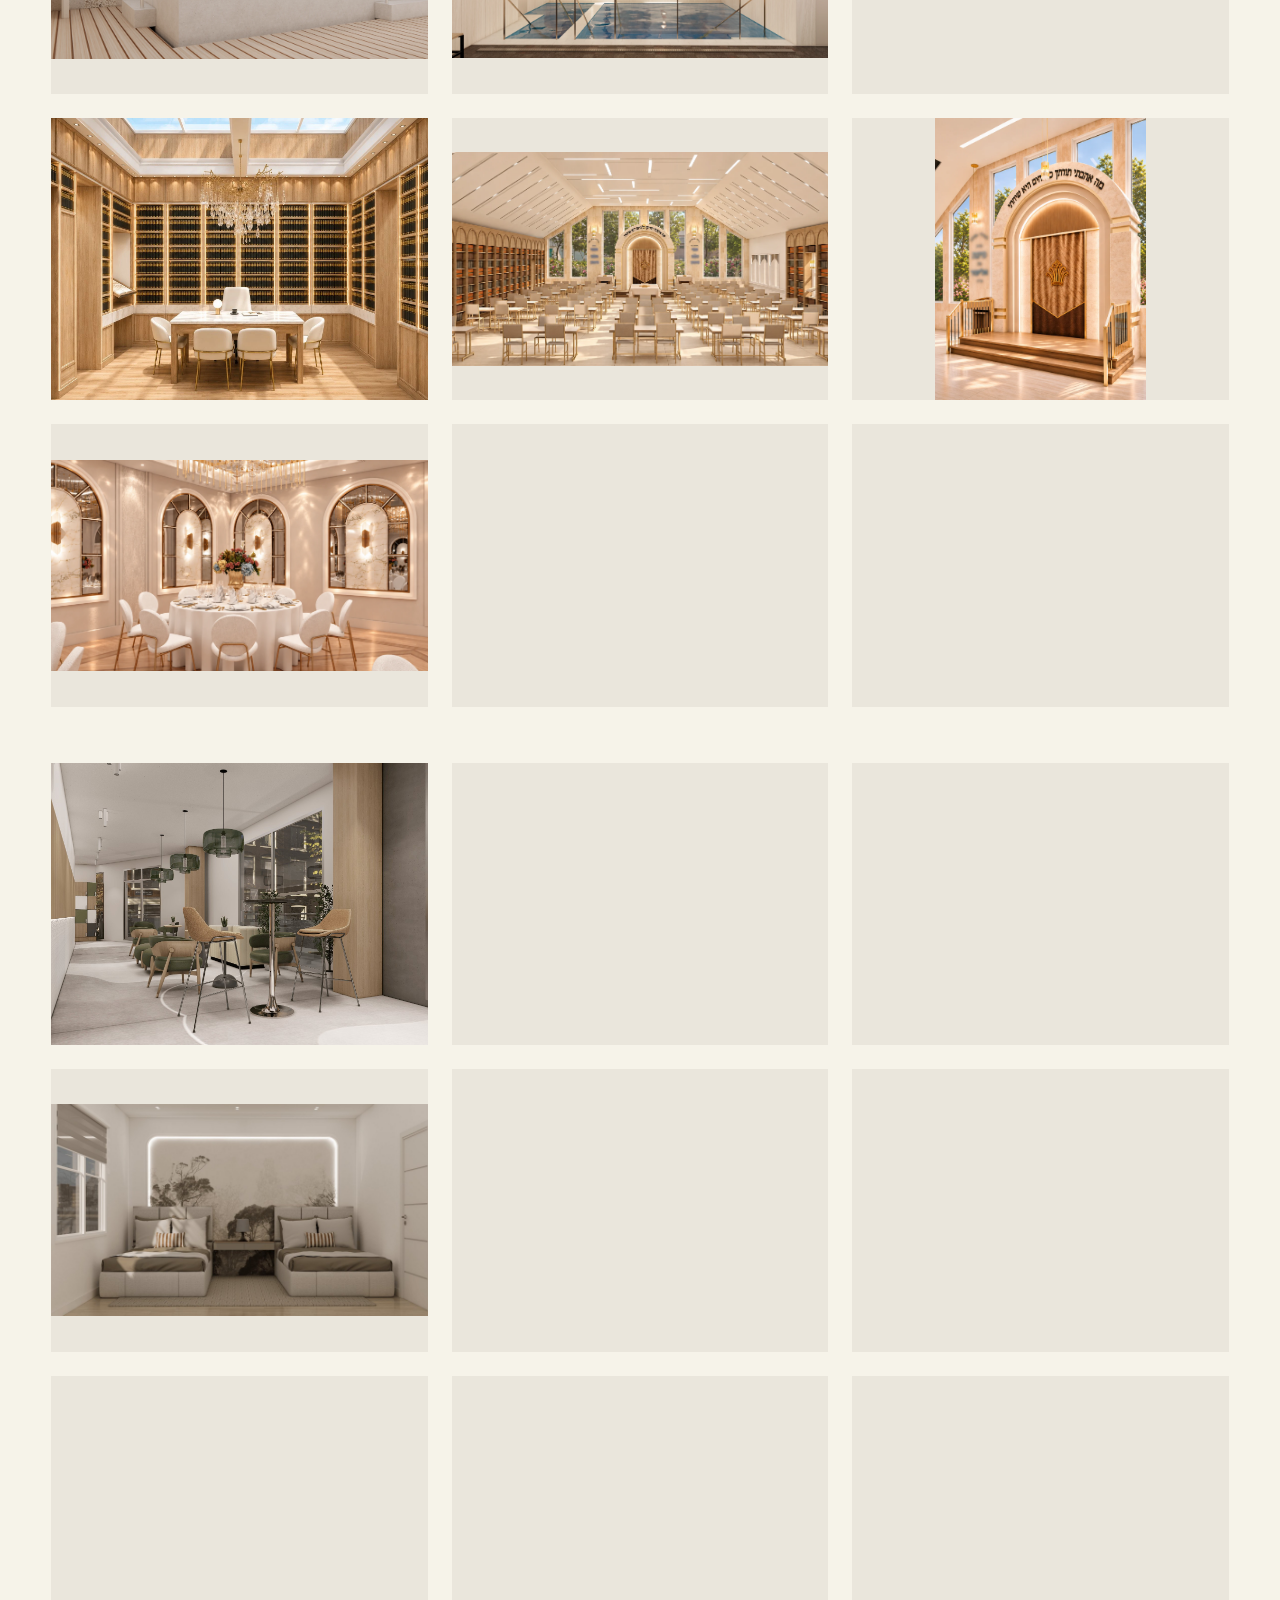
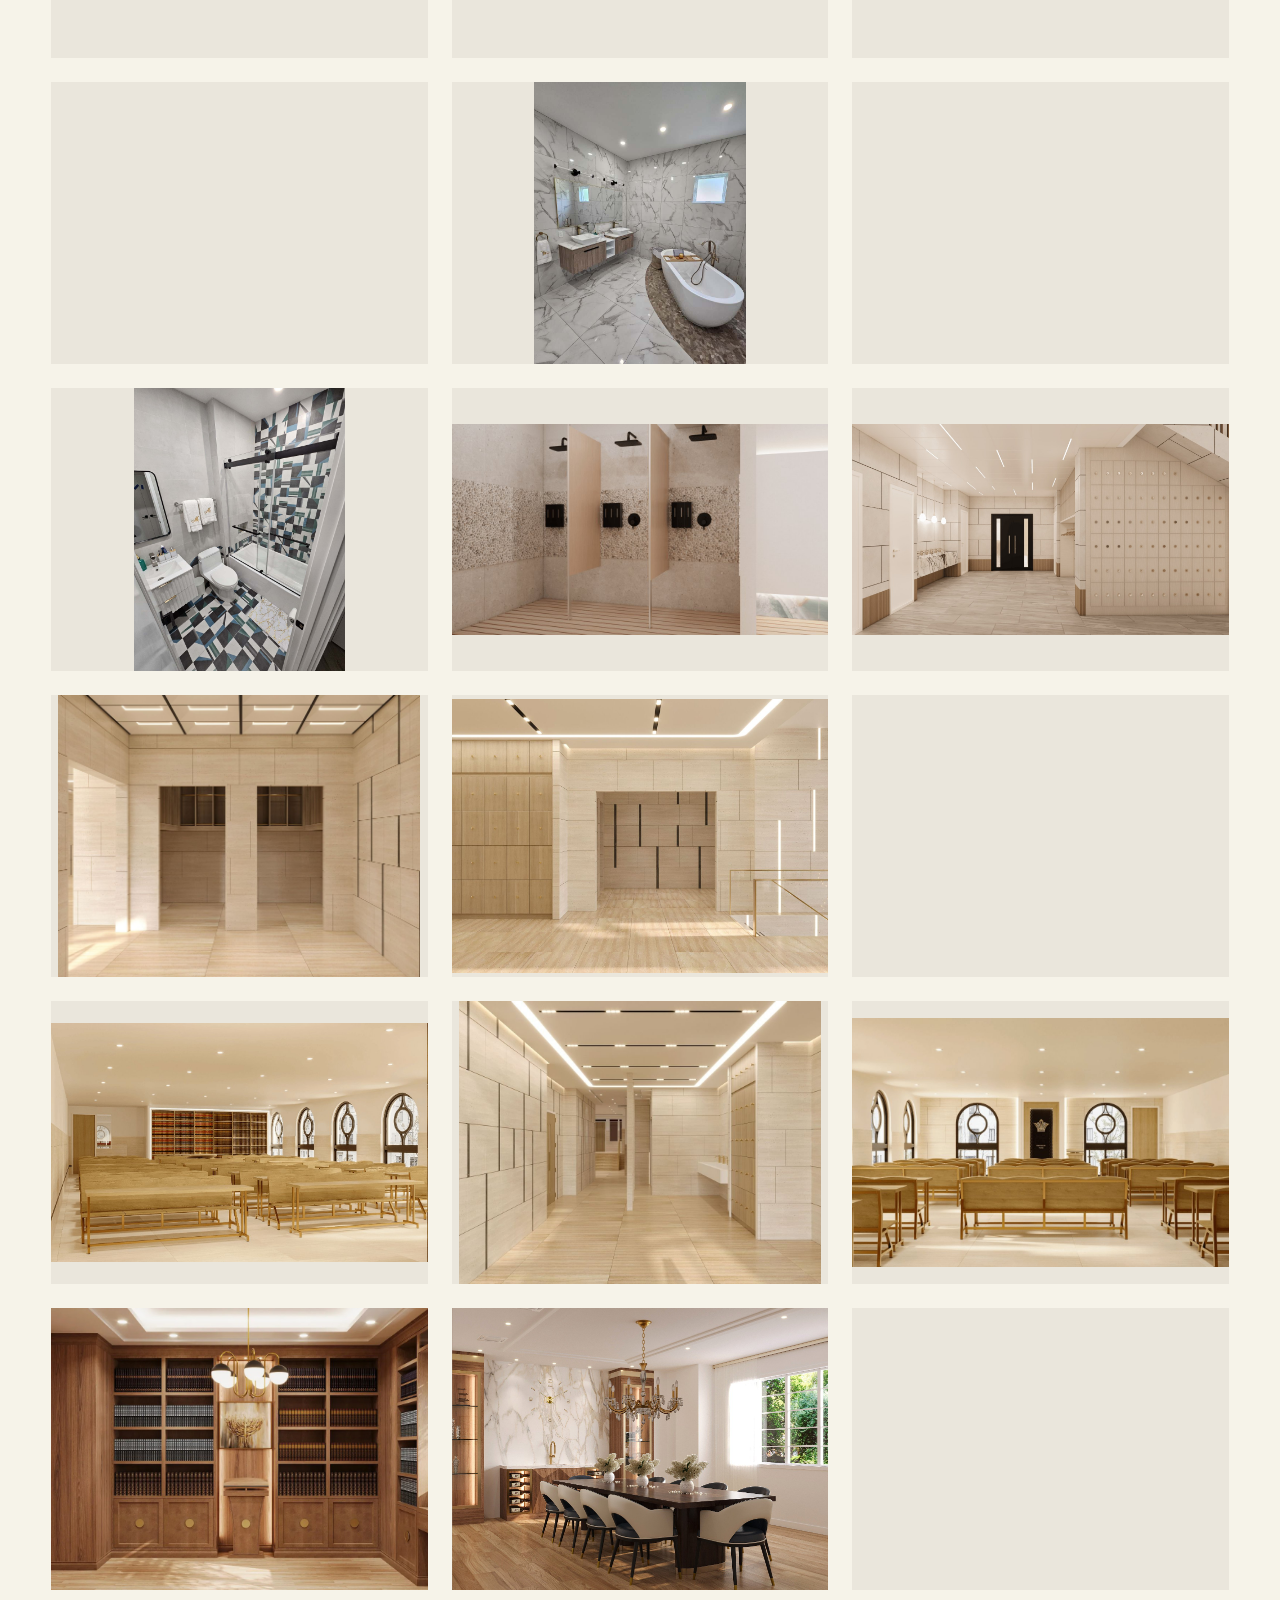
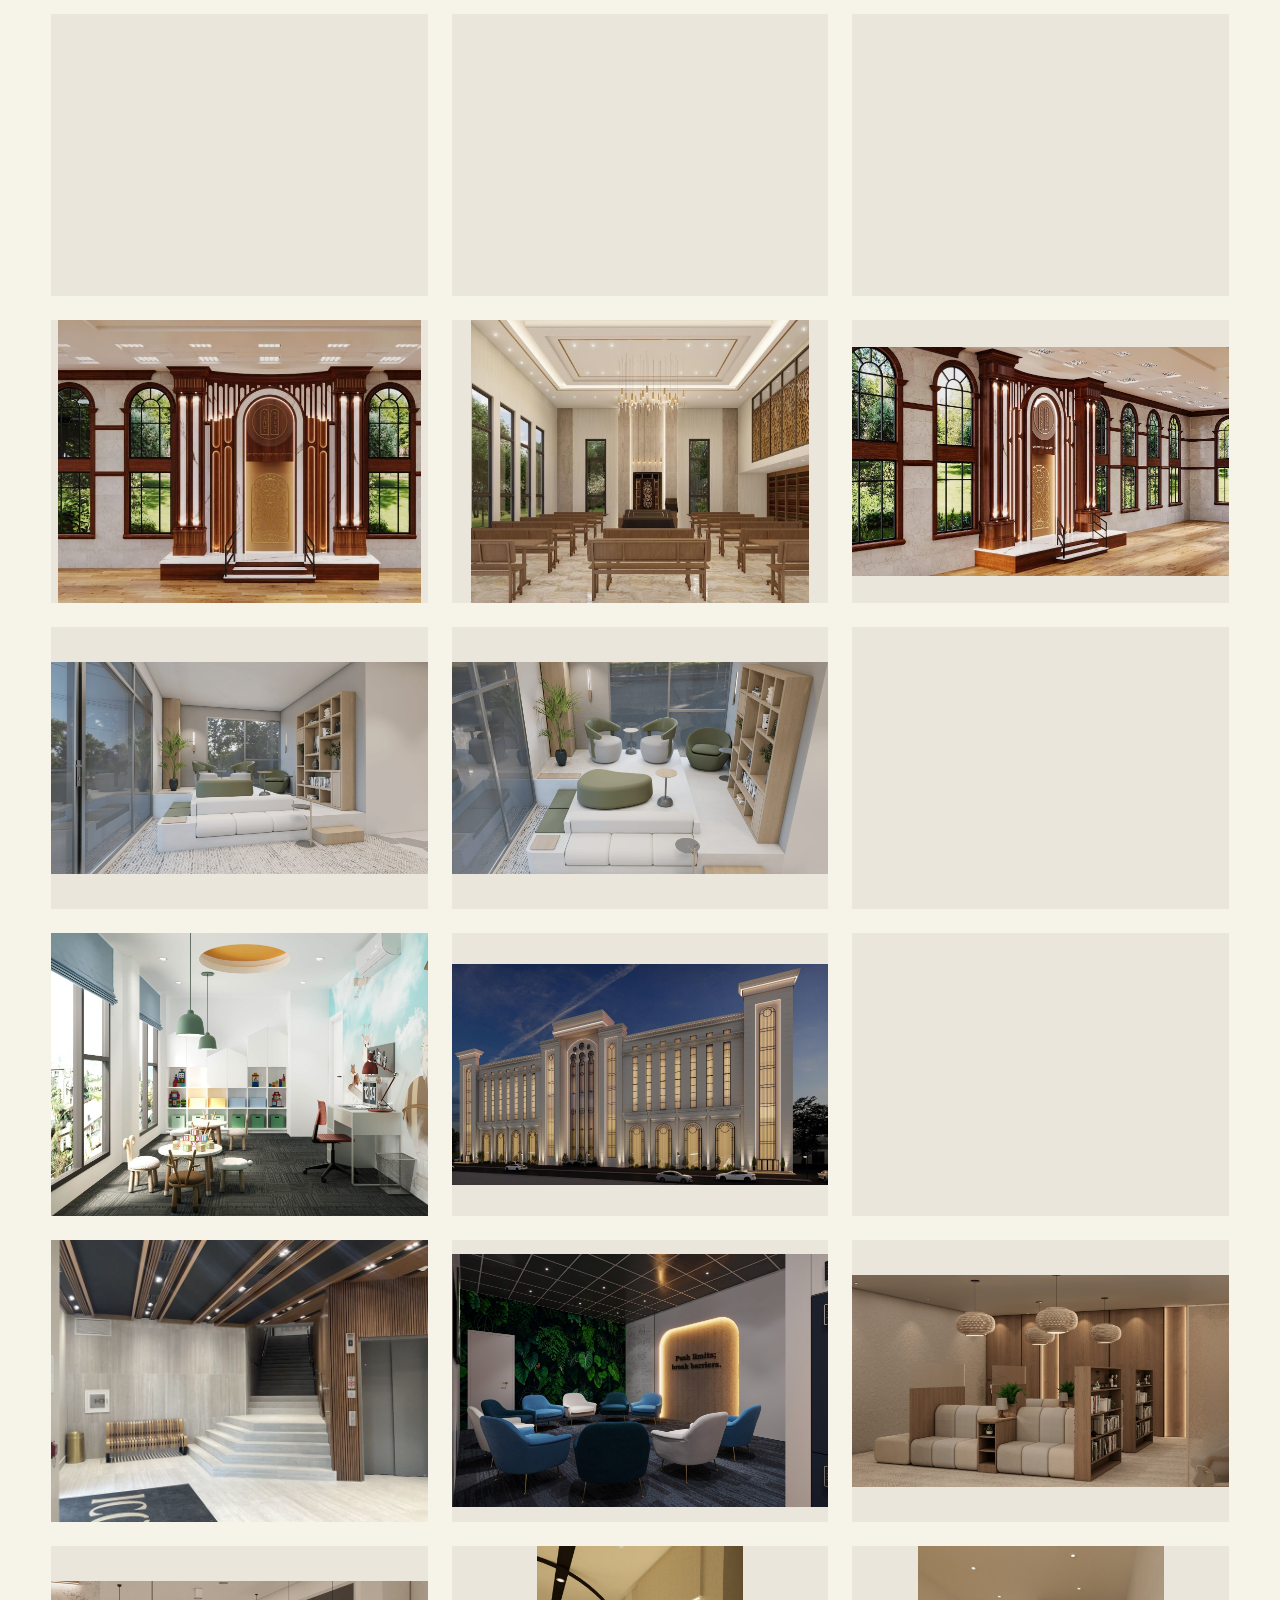
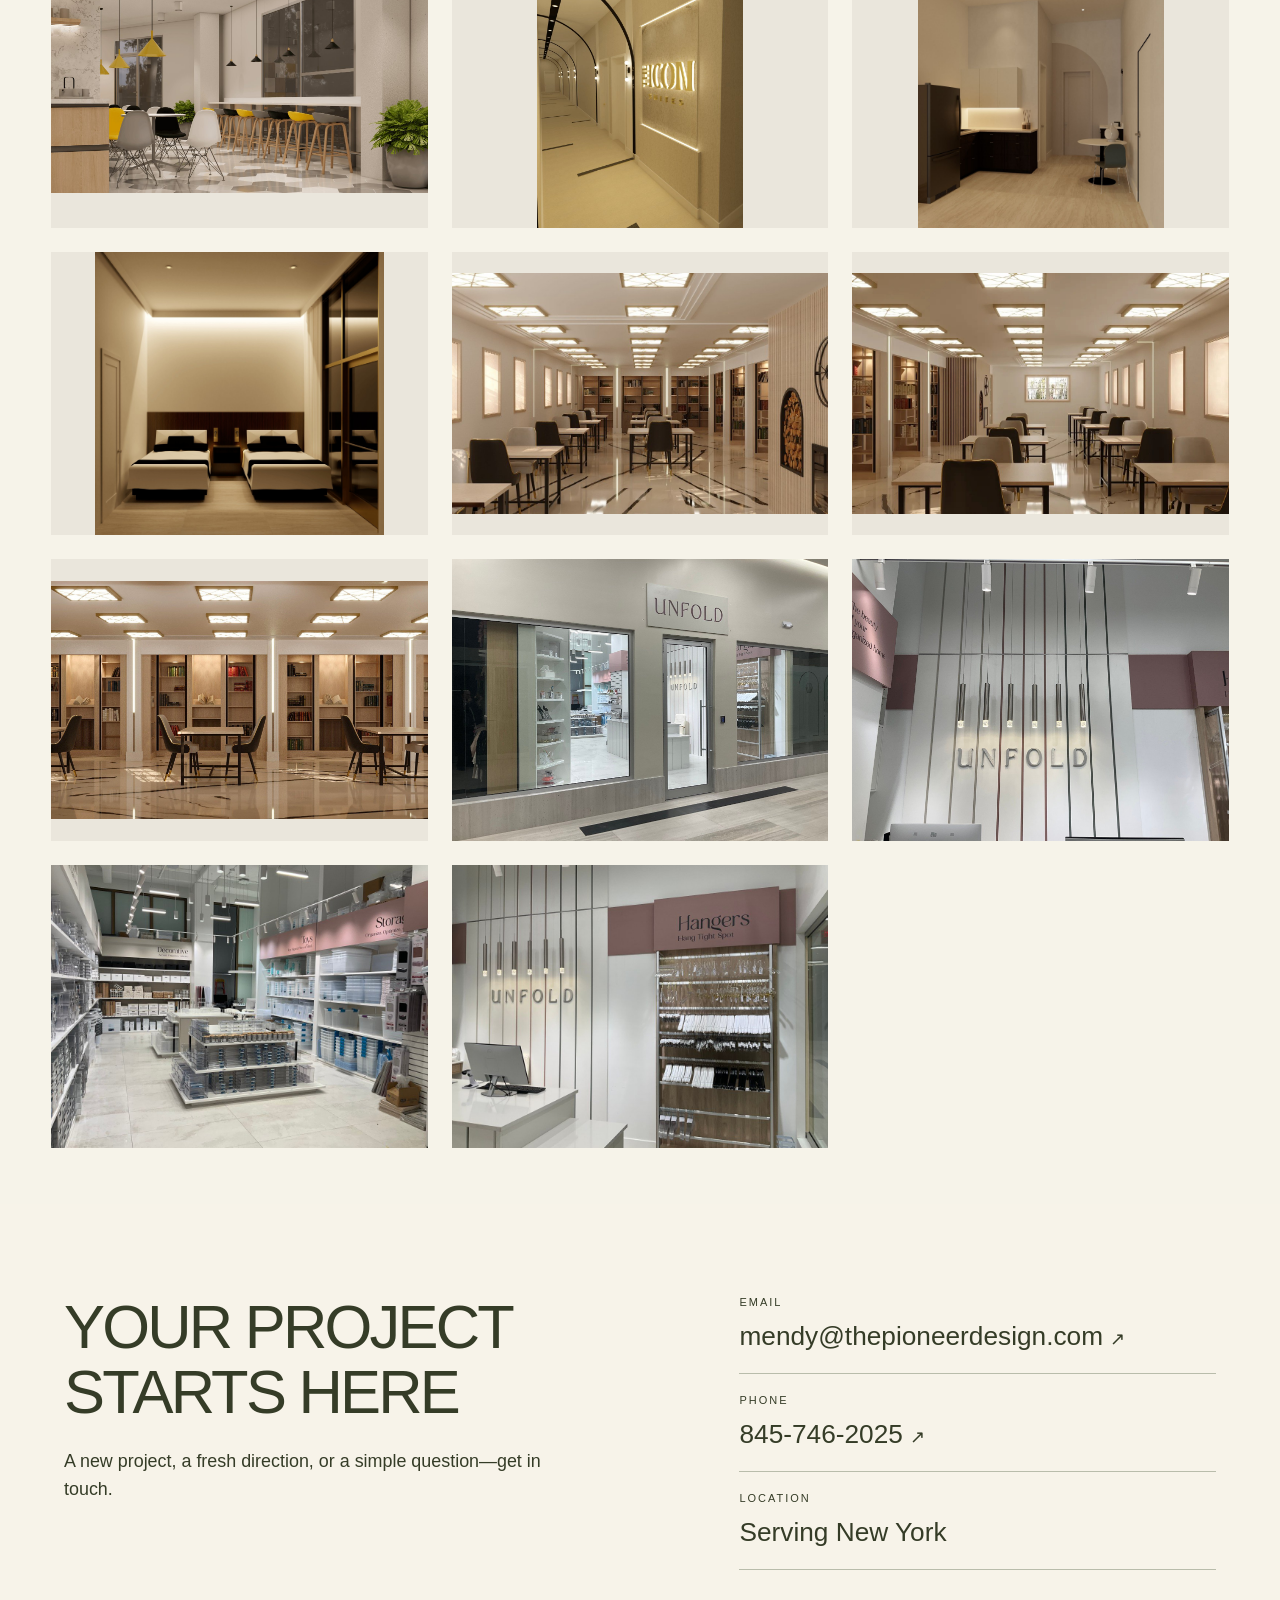
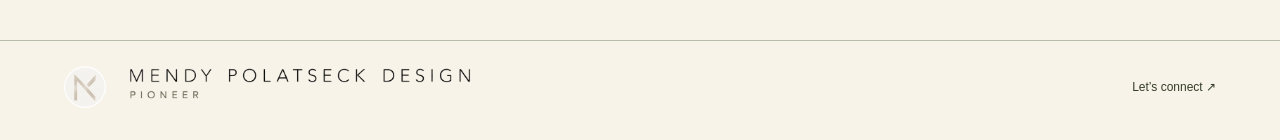
==== commit 13a3699c: "Replace outdated Cold Spring image with two updated renderings" ====
--- a/index.html
+++ b/index.html
@@ -306,7 +306,8 @@
 <a class="pd-gallery-item mp-unified-item mp-latest-item" href="assets/img/latest-illuminated-arches.webp"><img src="assets/img/latest-illuminated-arches.webp" width="2000" height="1123" loading="eager" decoding="async" alt="Illuminated stone arches, warm wood ceiling and blue water — MENDY POLATSECK DESIGN"></a>
 <a class="pd-gallery-item mp-unified-item mp-latest-item" href="assets/img/latest-spa-interior.webp"><img src="assets/img/latest-spa-interior.webp" width="2000" height="1008" loading="eager" decoding="async" alt="Contemporary spa interior with wood benches and illuminated stone arches — MENDY POLATSECK DESIGN"></a>
 <a class="pd-gallery-item mp-latest-item" href="assets/img/latest-study-room-design.webp"><img src="assets/img/latest-study-room-design.webp" width="1448" height="1086" loading="eager" decoding="async" alt="Wood-lined study room with built-in bookcases and a crystal chandelier — MENDY POLATSECK DESIGN"></a>
-<a class="pd-gallery-item mp-latest-item" href="assets/img/latest-aron-kodesh-design.webp"><img src="assets/img/latest-aron-kodesh-design.webp" width="1350" height="1800" loading="eager" decoding="async" alt="Stone Aron Kodesh with an illuminated arch — MENDY POLATSECK DESIGN"></a>
+<a class="pd-gallery-item mp-latest-item" href="assets/img/cold-spring-rendering-1.svg"><img src="assets/img/cold-spring-rendering-1.svg" width="1663" height="946" loading="lazy" decoding="async" alt="Cold Spring interior design — full room view"></a>
+<a class="pd-gallery-item mp-latest-item" href="assets/img/cold-spring-rendering-2.svg"><img src="assets/img/cold-spring-rendering-2.svg" width="1083" height="1452" loading="lazy" decoding="async" alt="Cold Spring interior design — illuminated arch detail"></a>
 <a class="pd-gallery-item mp-latest-item" href="assets/img/latest-ballroom-detail.webp"><img src="assets/img/latest-ballroom-detail.webp" width="1672" height="941" loading="eager" decoding="async" alt="Ivory ballroom table beneath crystal lighting and arched mirrors — MENDY POLATSECK DESIGN"></a>
 <a class="pd-gallery-item mp-latest-item" href="assets/img/latest-study-hall-view-1.webp"><img src="assets/img/latest-study-hall-view-1.webp" width="1800" height="1200" loading="lazy" decoding="async" alt="Completed study hall with bookcases and geometric ceiling lighting — MENDY POLATSECK DESIGN"></a>
 <a class="pd-gallery-item mp-latest-item" href="assets/img/latest-study-hall-view-2.webp"><img src="assets/img/latest-study-hall-view-2.webp" width="1800" height="1200" loading="lazy" decoding="async" alt="Second view of the completed study hall — MENDY POLATSECK DESIGN"></a>
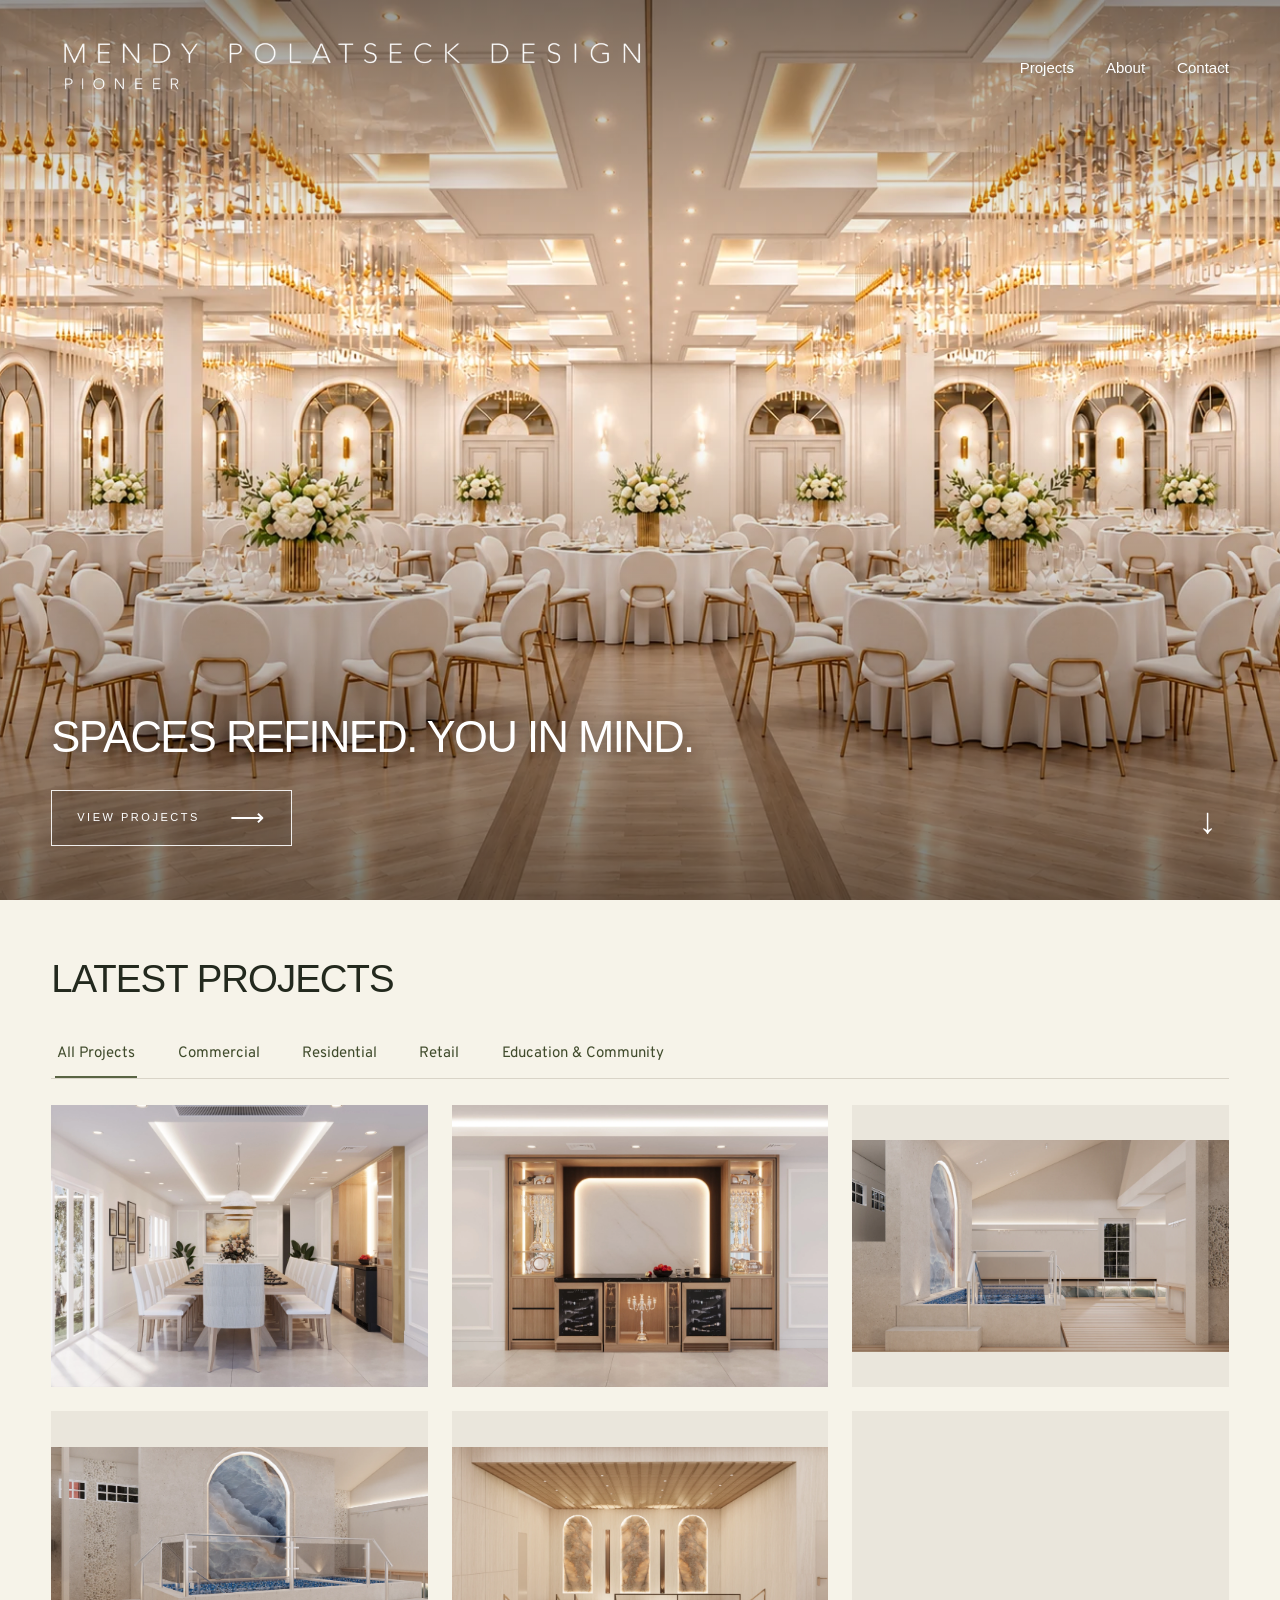
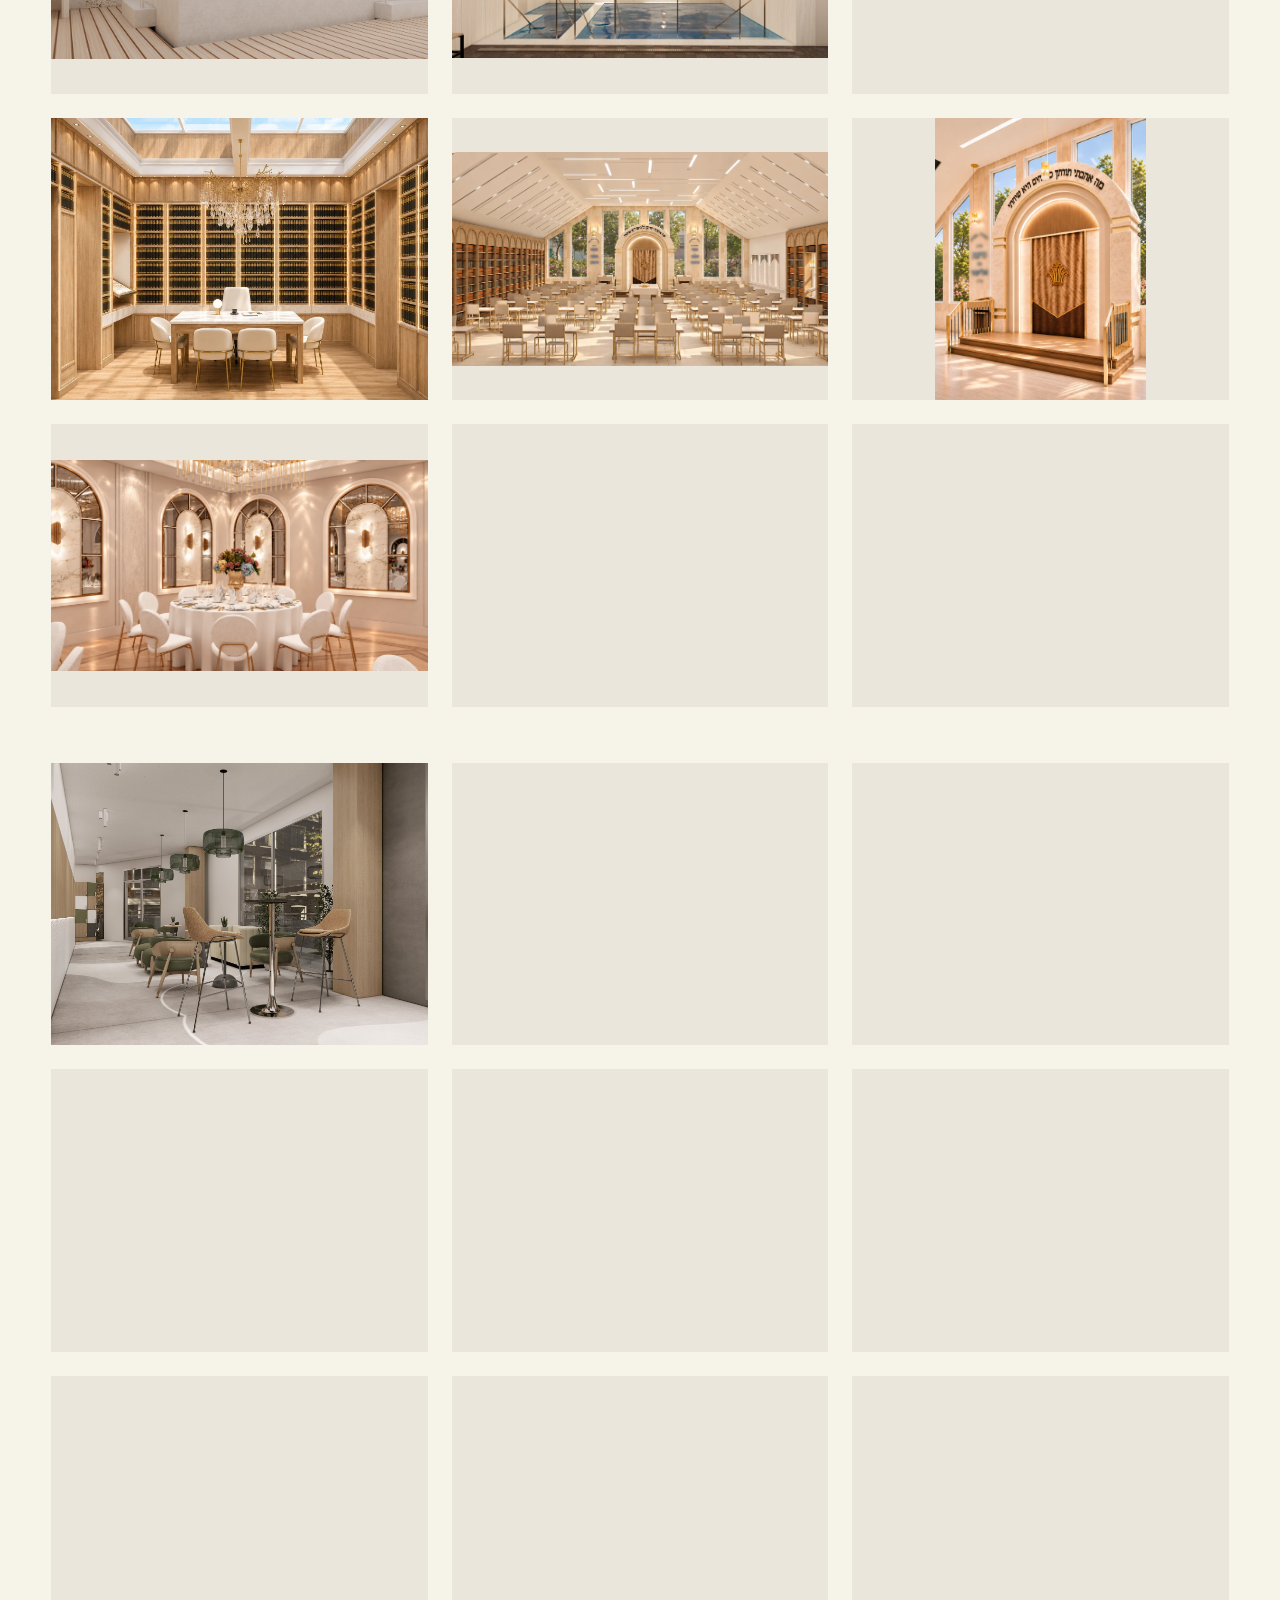
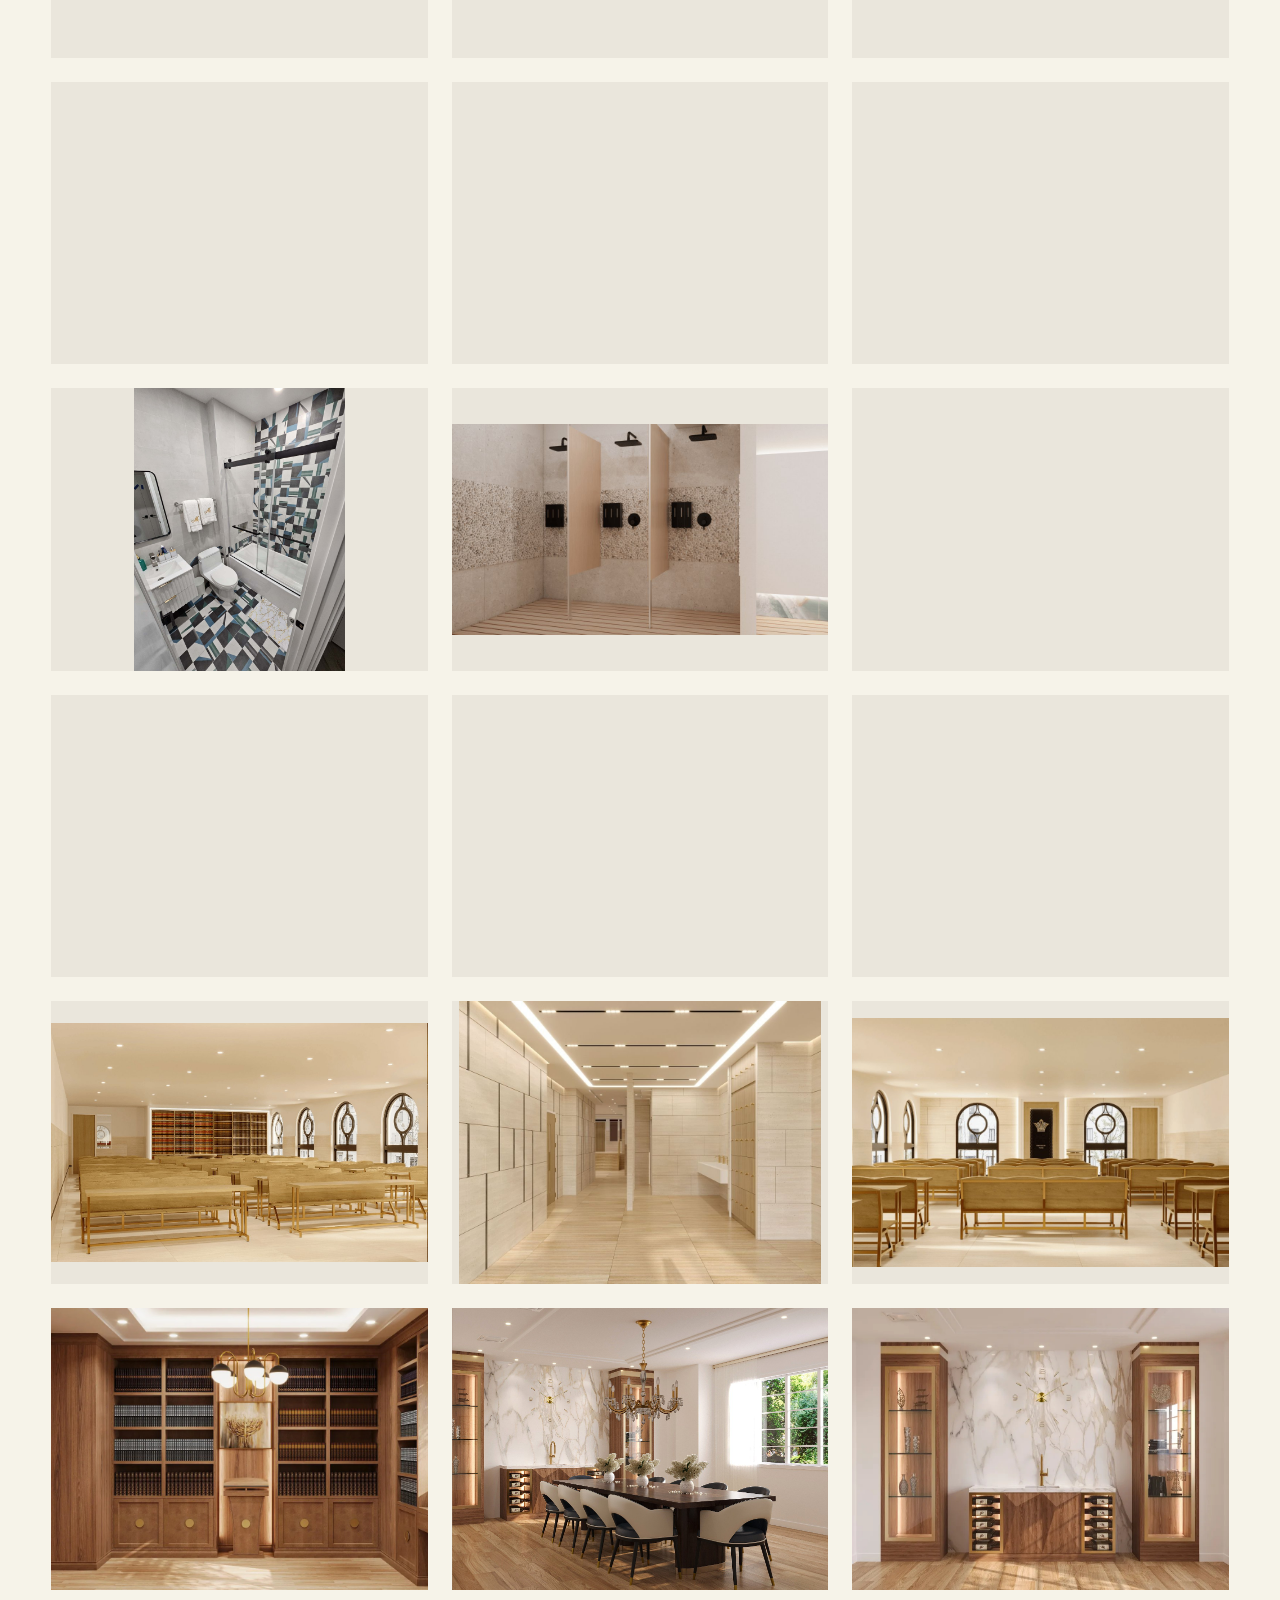
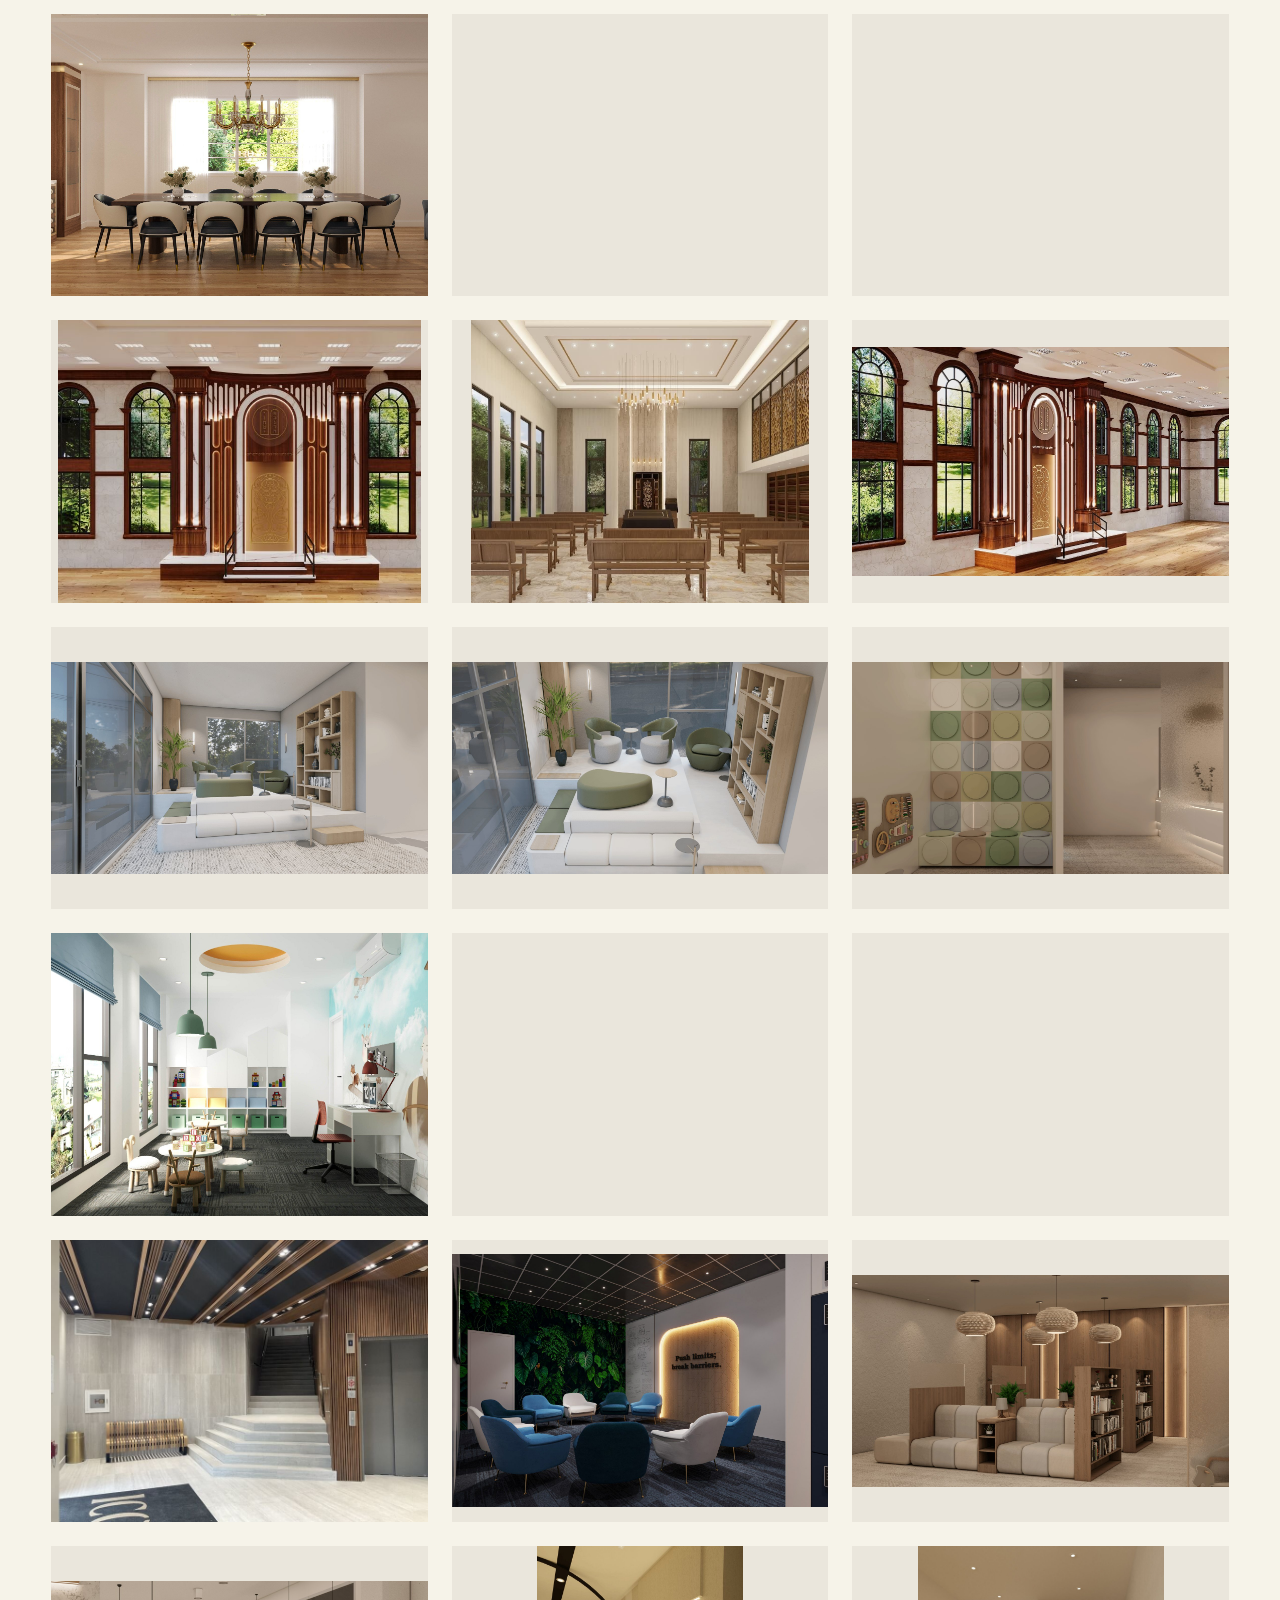
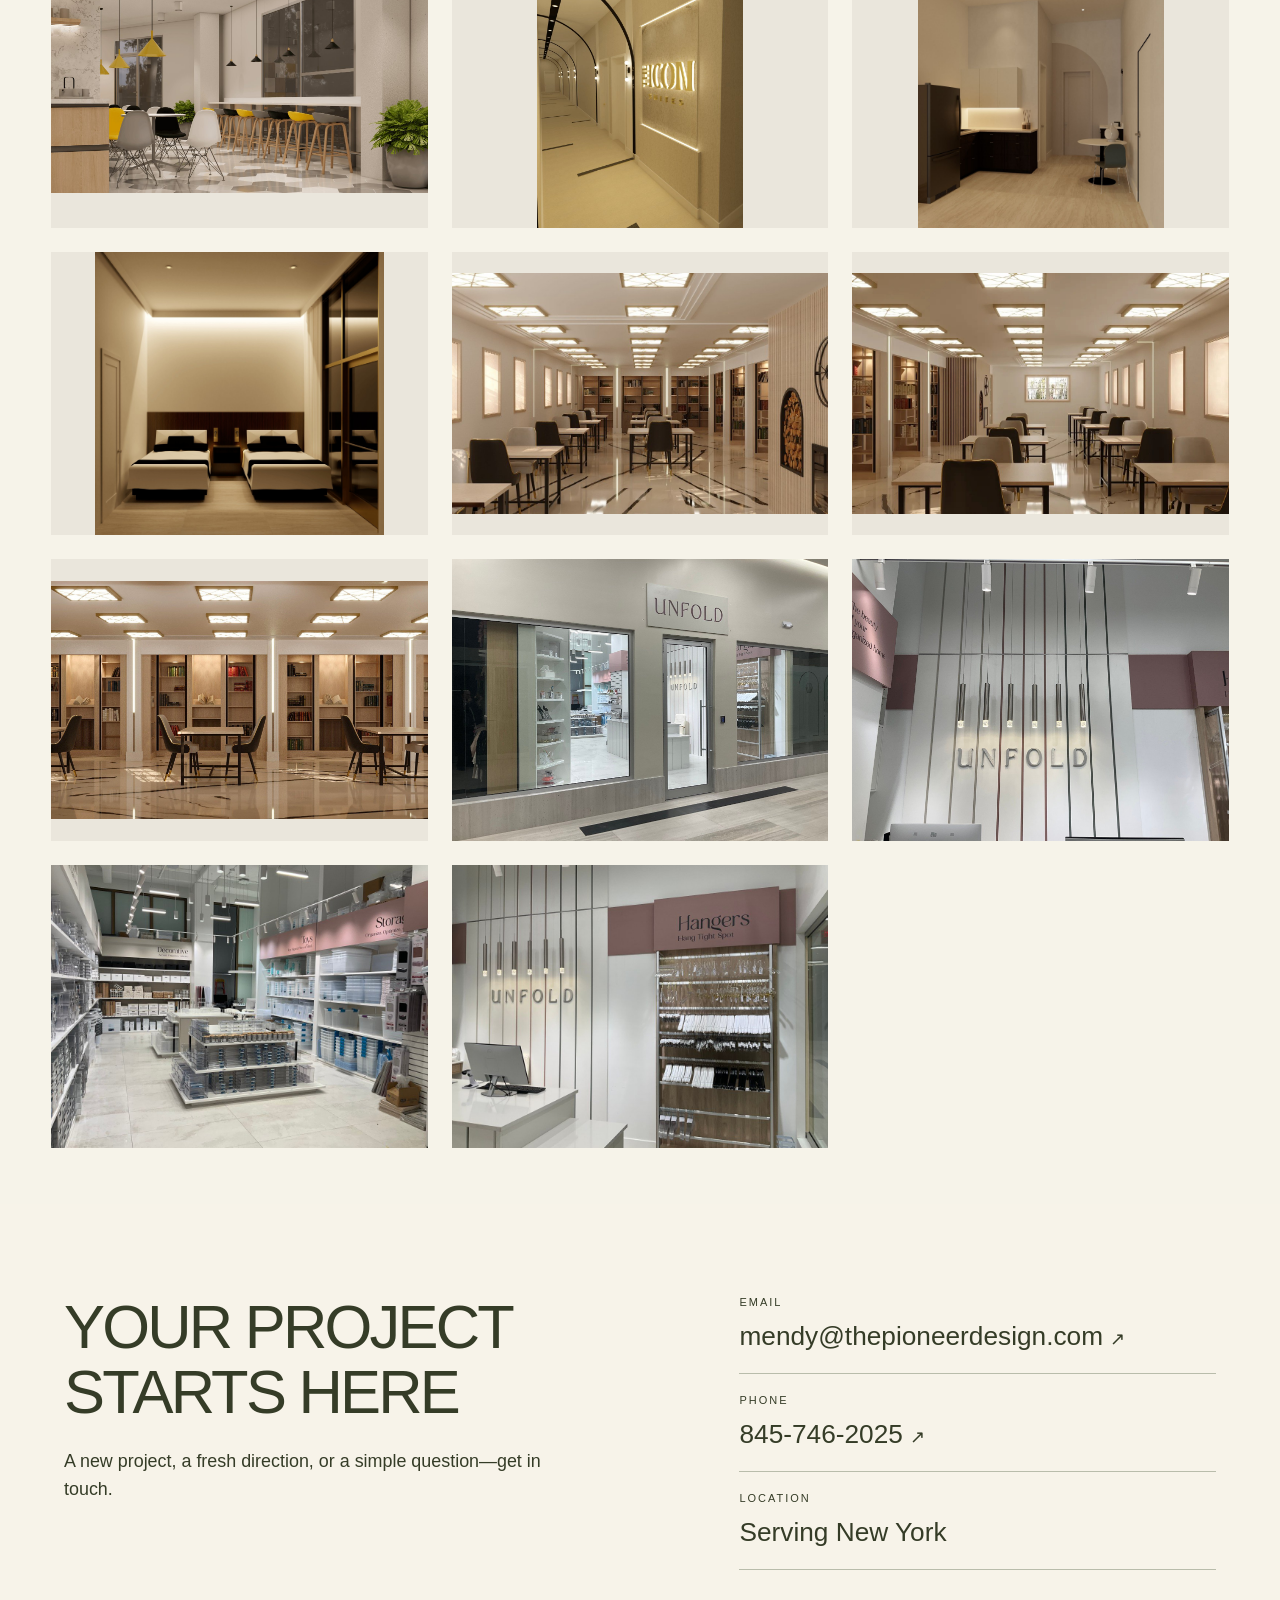
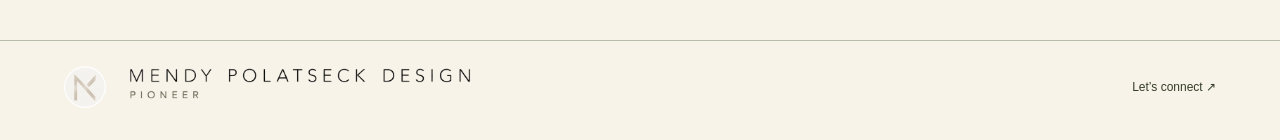
==== commit fa88e576: "Use updated KVM ballroom with brighter less yellow walls on homepage" ====
--- a/index.html
+++ b/index.html
@@ -291,7 +291,7 @@
 
 <div class="wp-site-blocks">
 <div class="wp-block-group has-tertiary-background-color has-background is-layout-flow wp-container-core-group-is-layout-fab9cca8 wp-block-group-is-layout-flow"><section class="mp-home mp-full-photo" aria-label="Featured ballroom interior design">
-<img class="mp-hero-image"  fetchpriority="high" width="1672" height="941" src="[data-uri]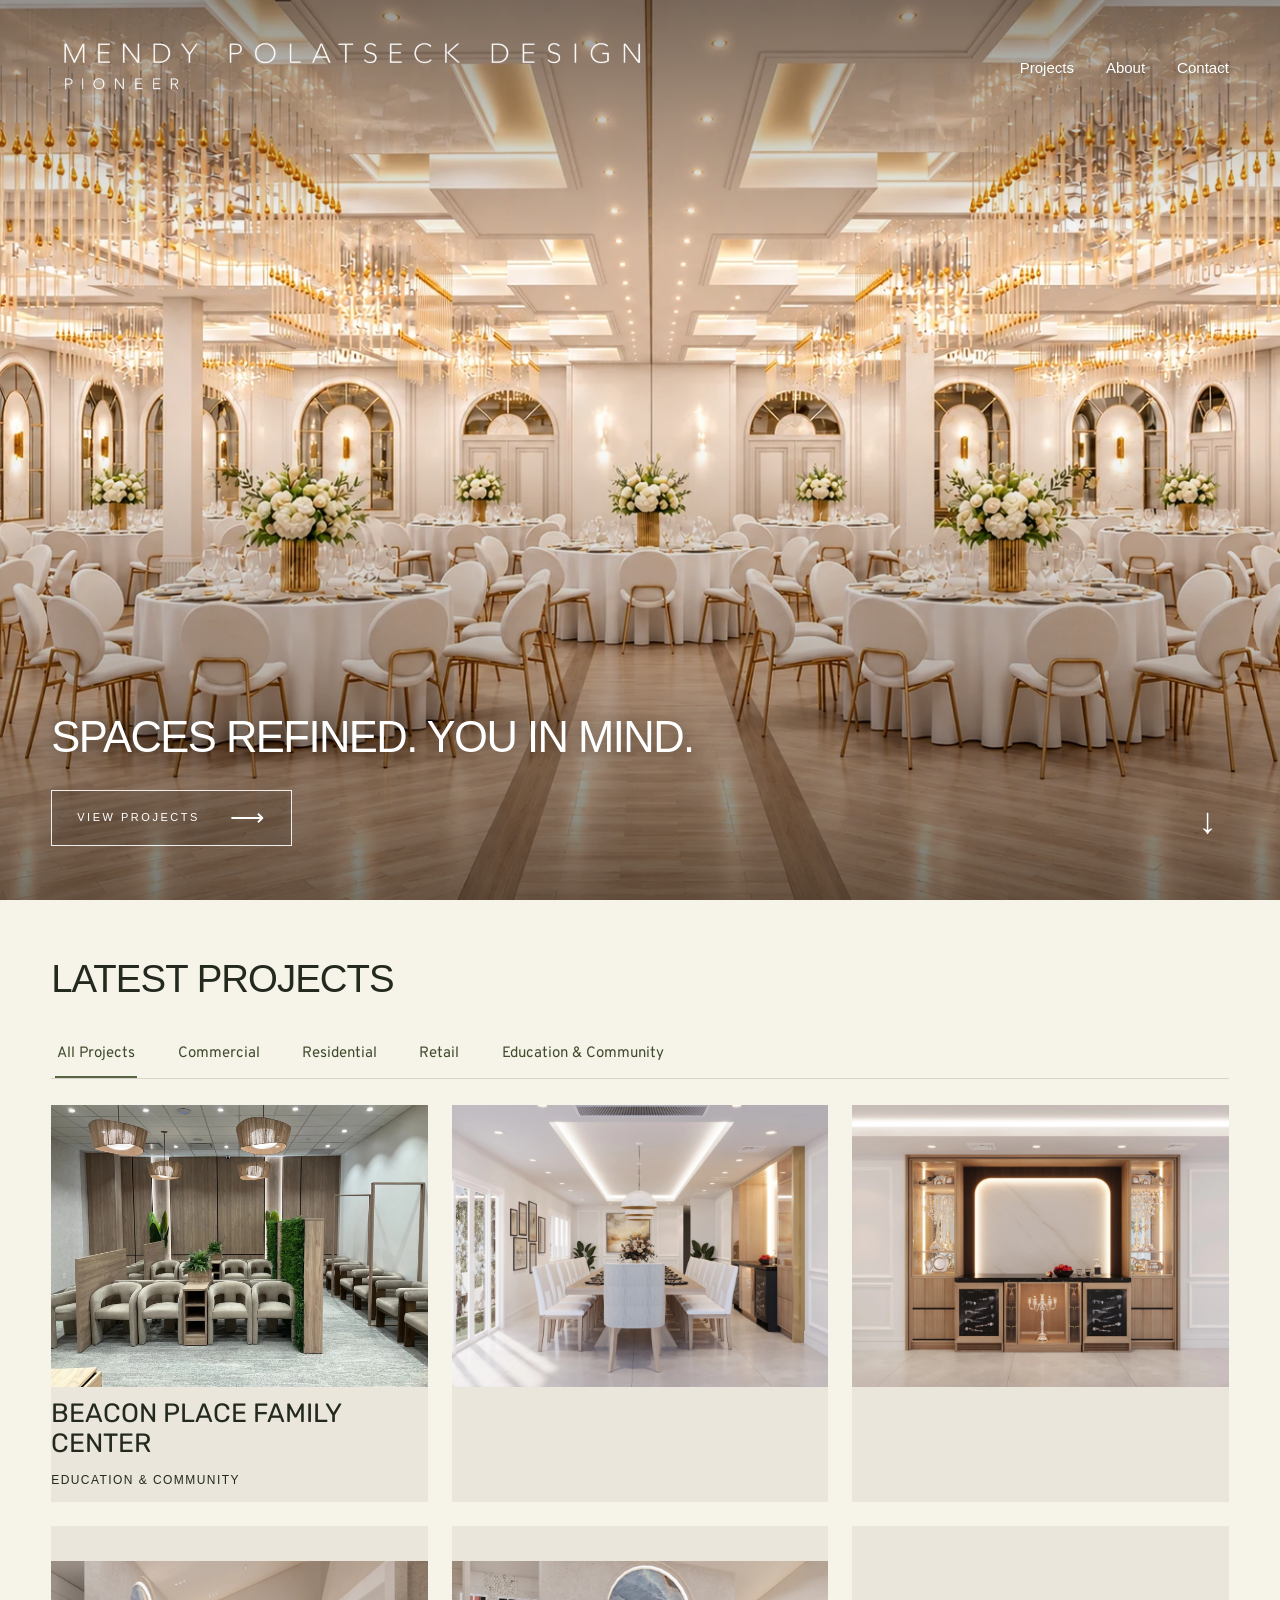
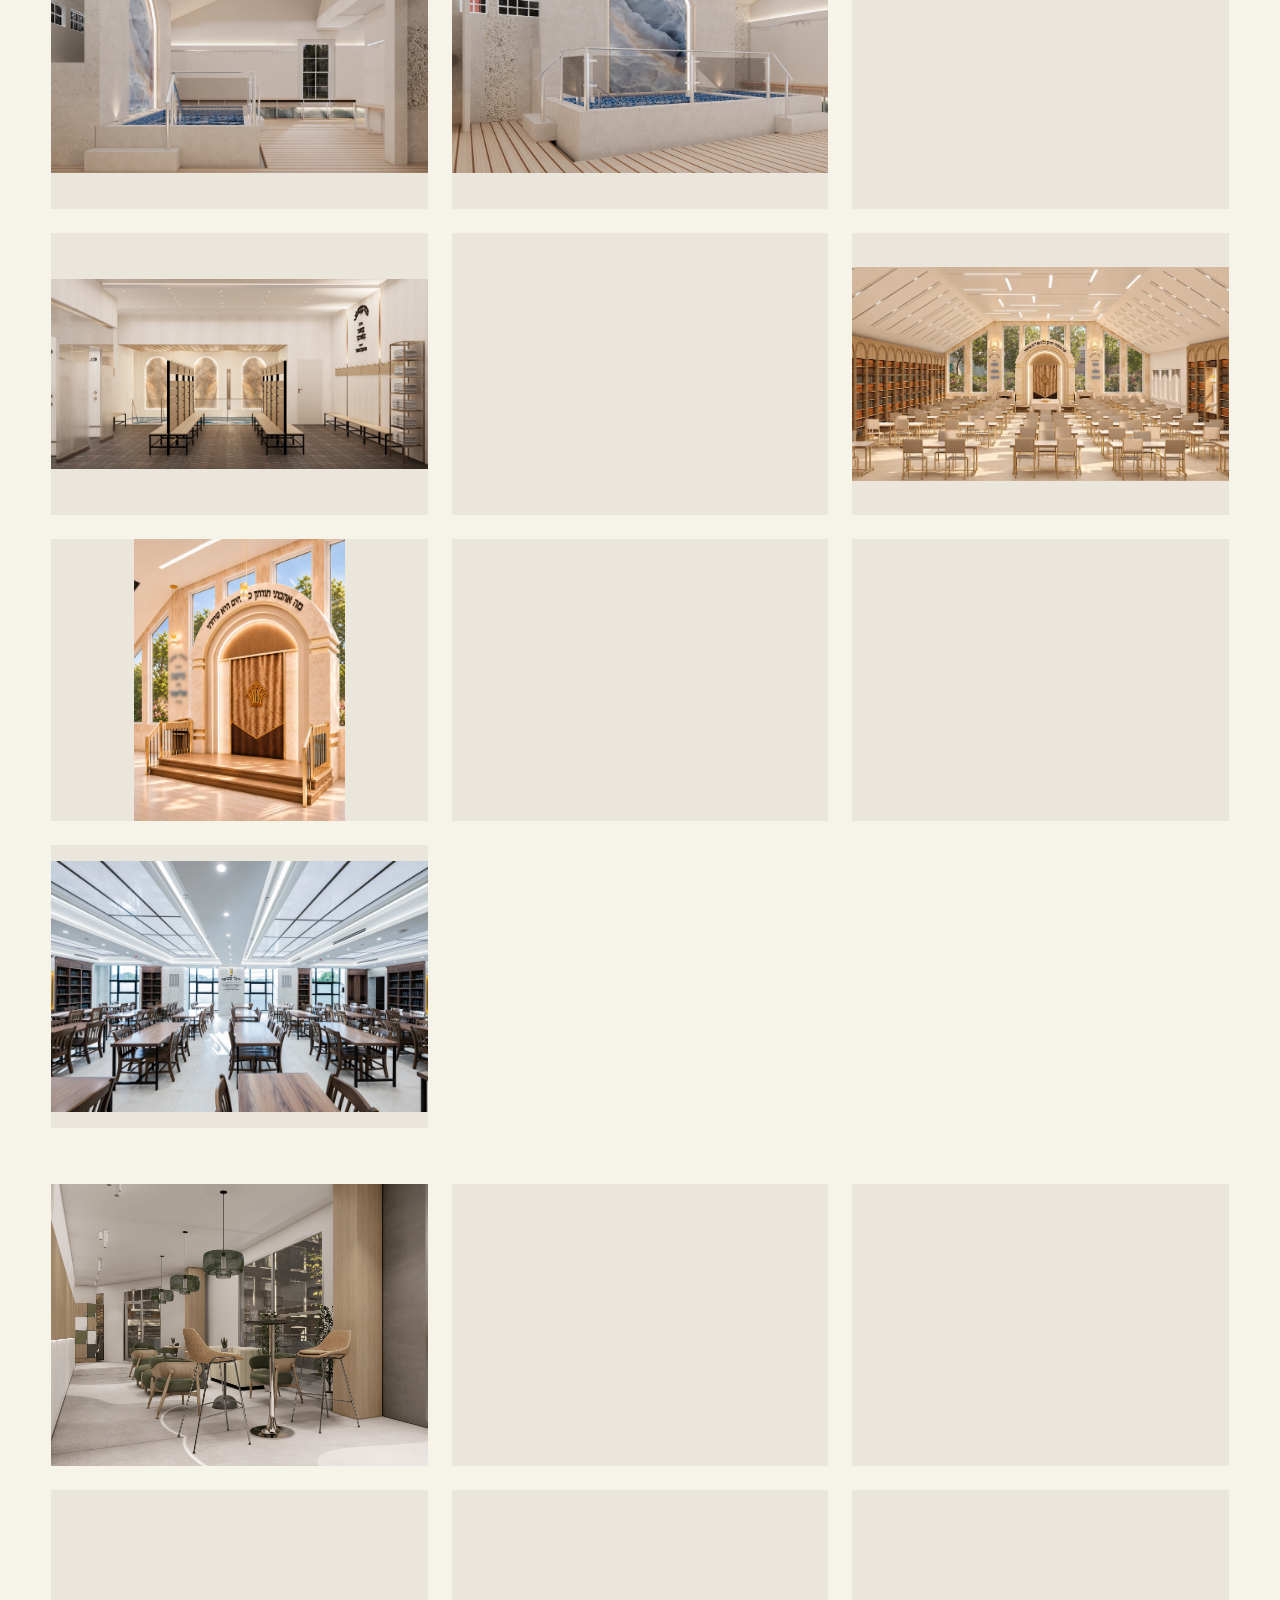
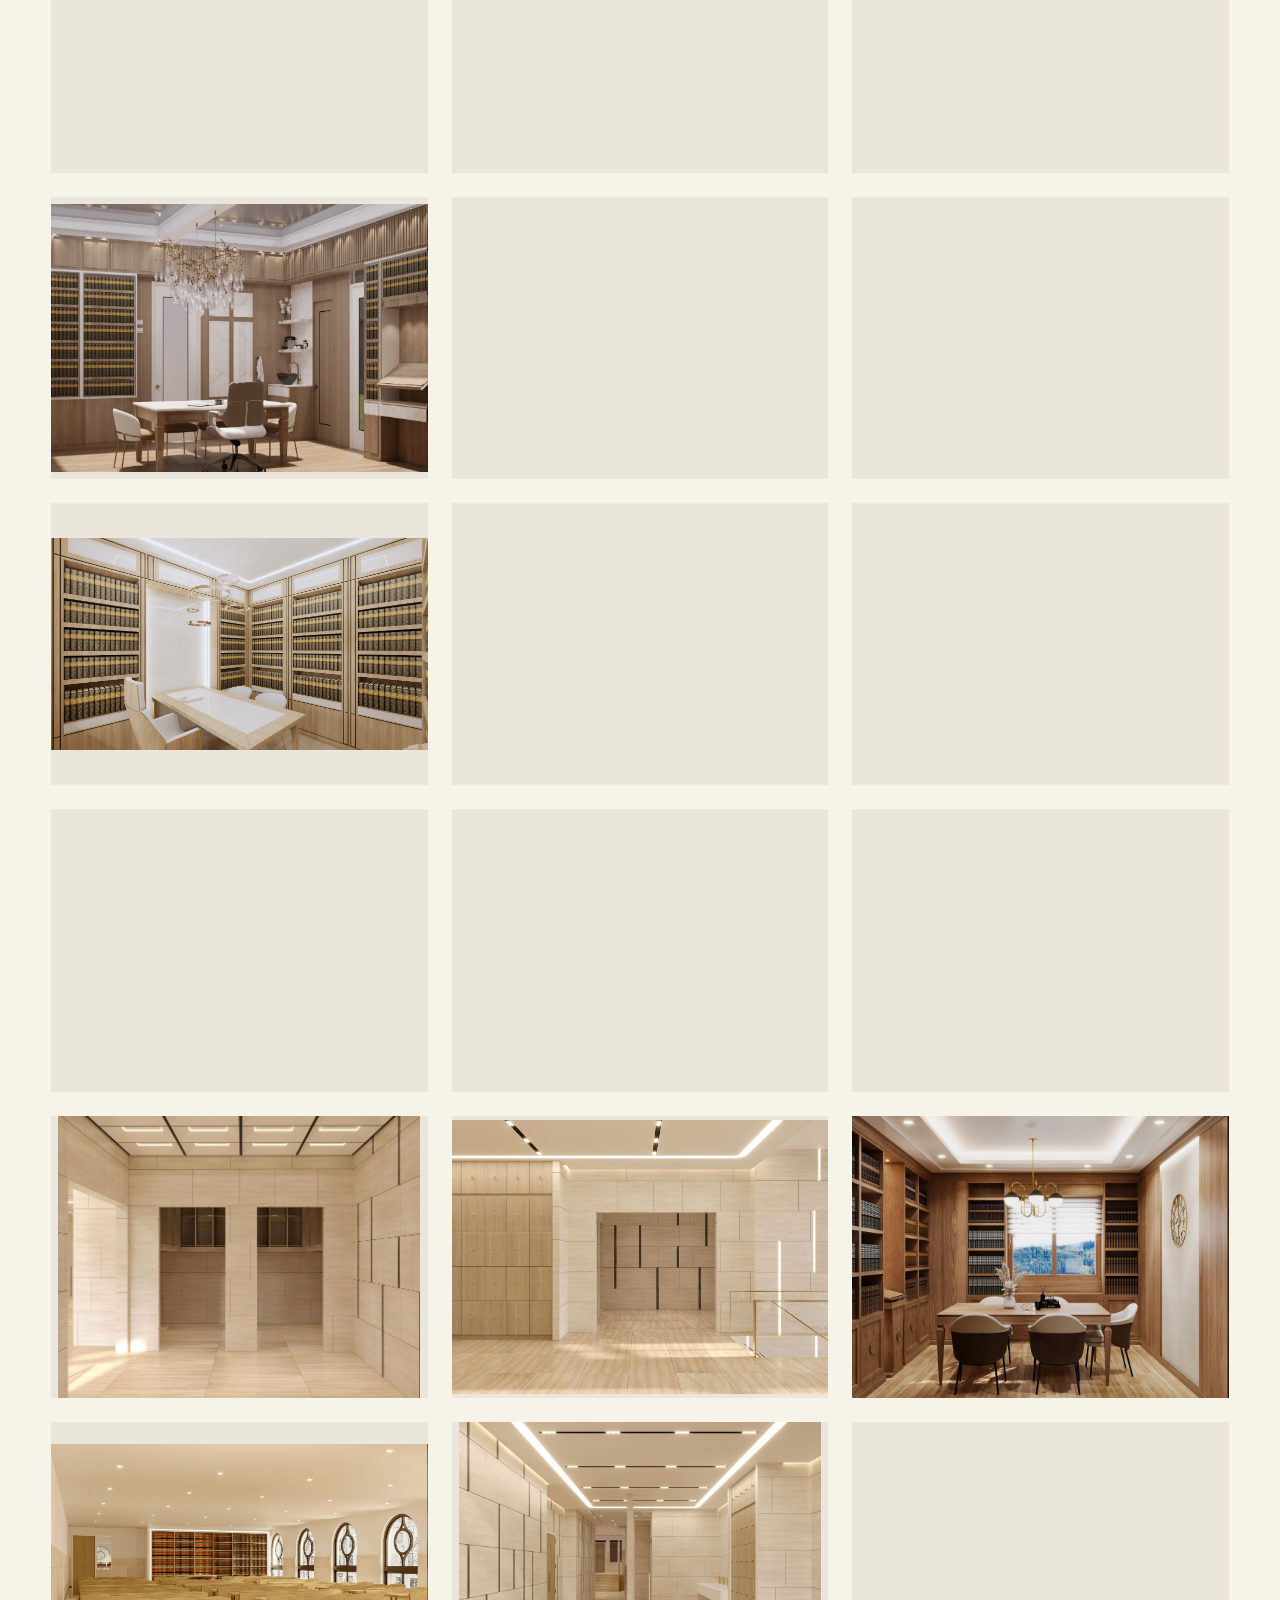
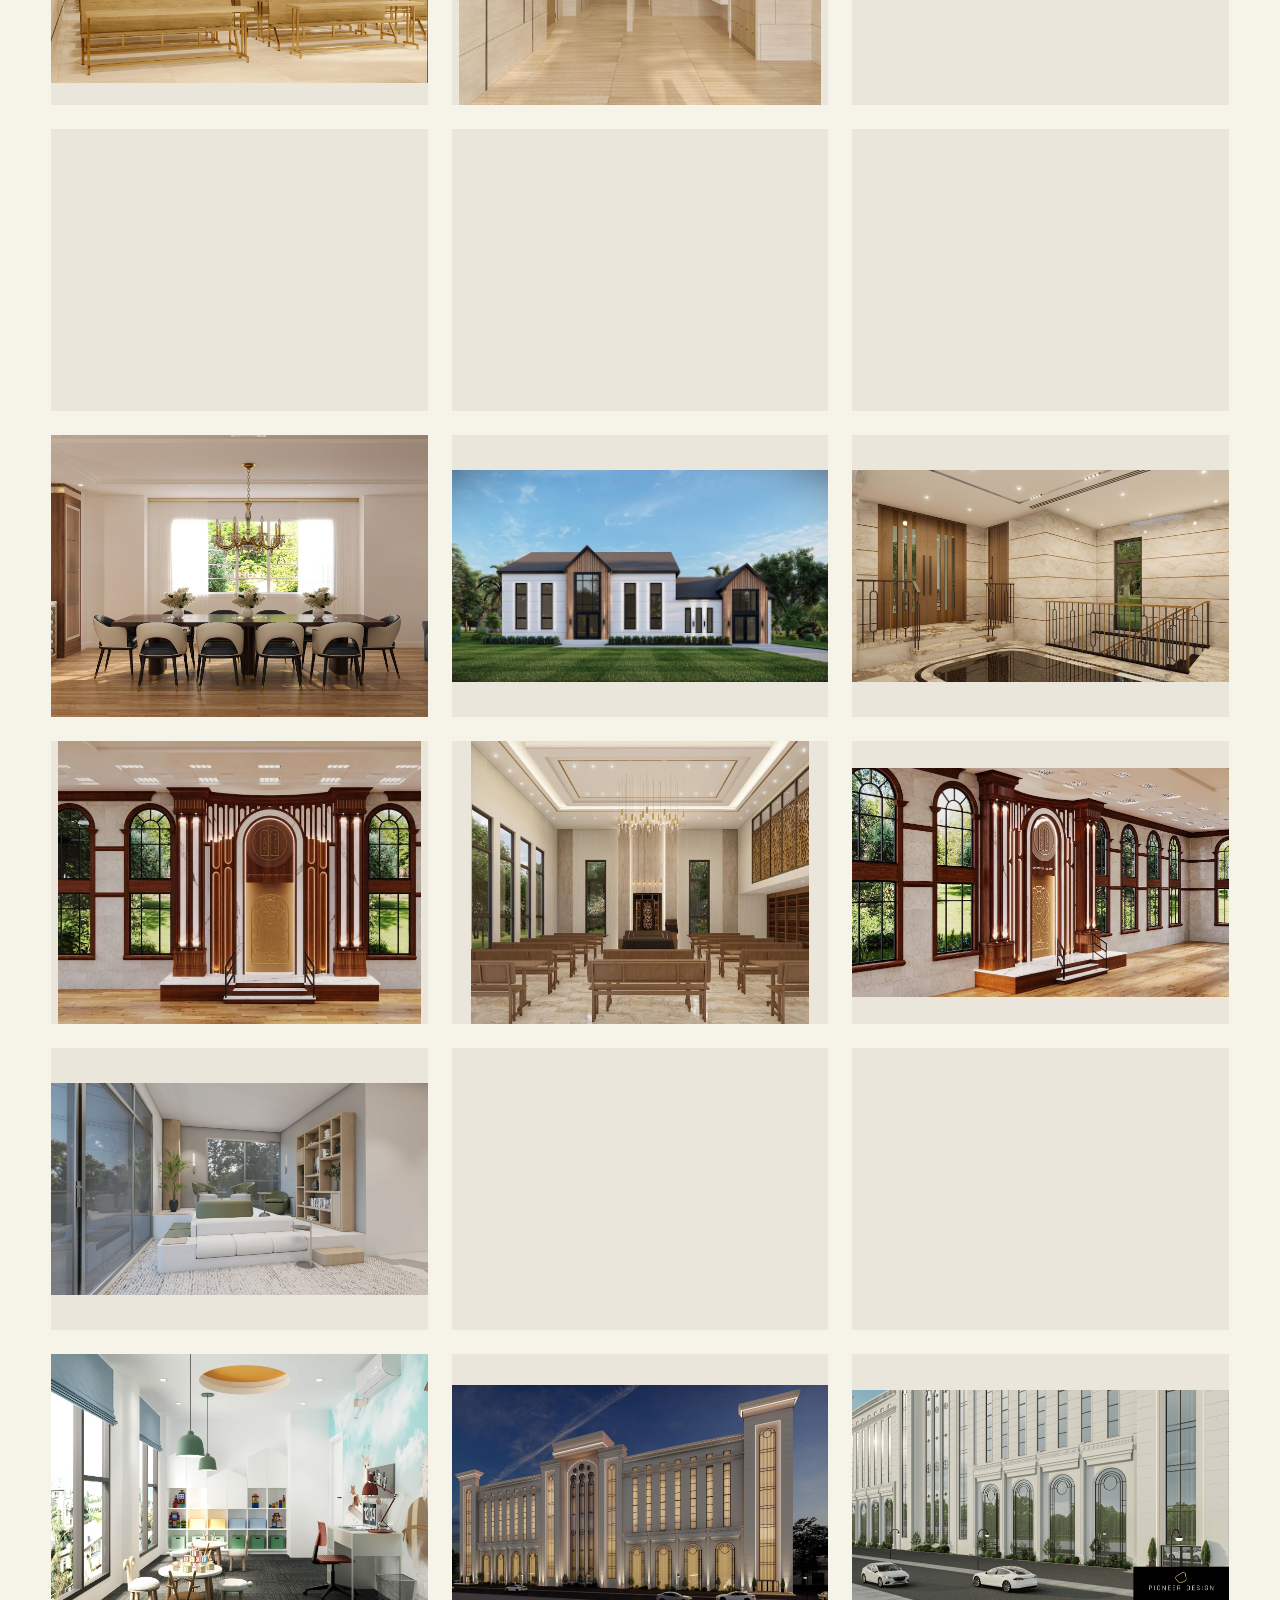
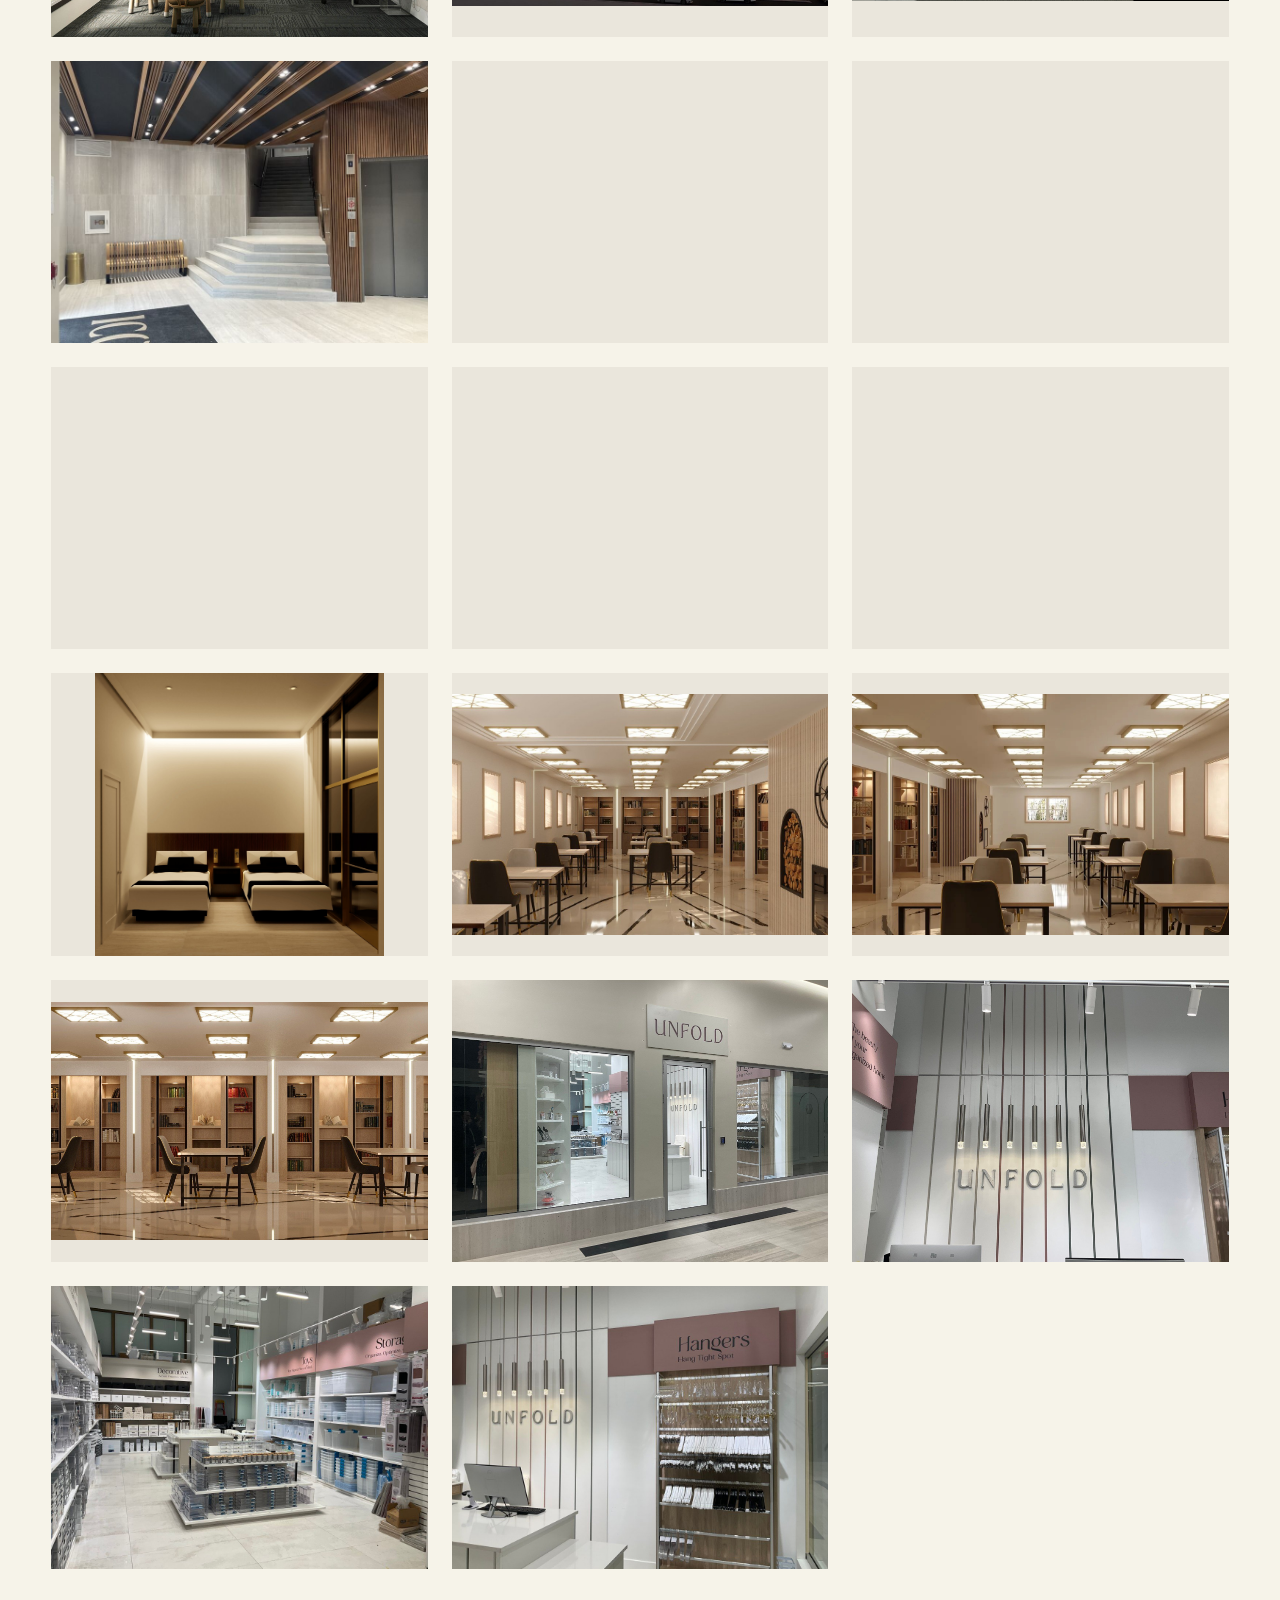
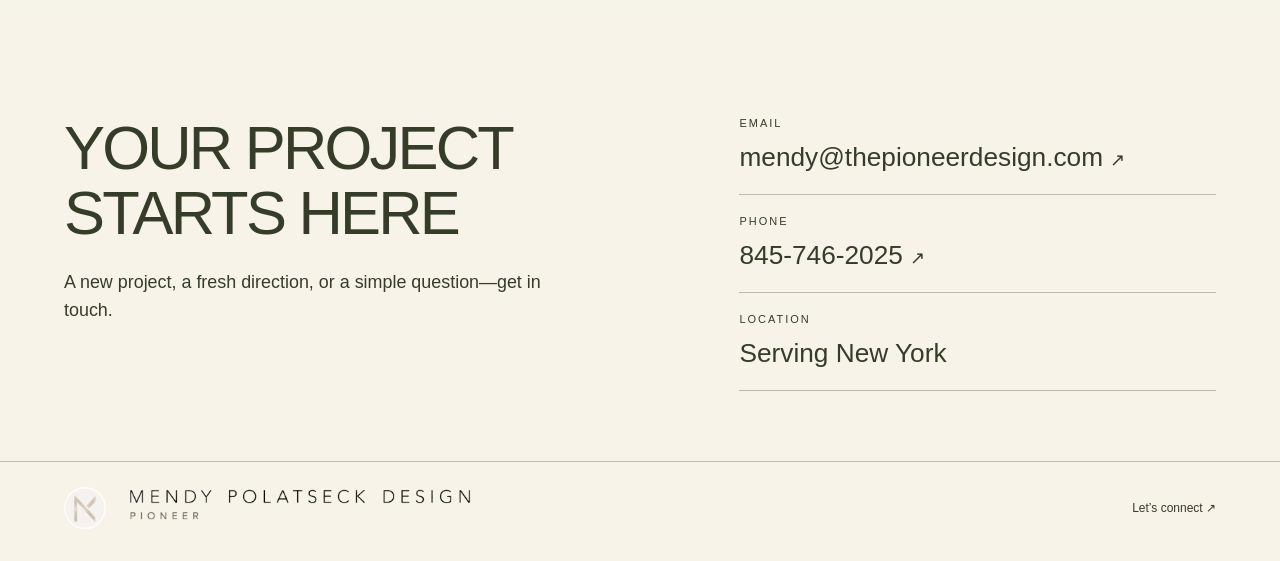
==== commit 8a7d312a: "Add Beacon Place cover linking to its full project gallery" ====
--- a/index.html
+++ b/index.html
@@ -296,7 +296,7 @@
 <div class="mp-hero-copy"><h1>Spaces refined. You in mind.</h1><a class="mp-hero-button" href="projects.html">VIEW PROJECTS <span aria-hidden="true">⟶</span></a></div>
 <a class="mp-scroll" href="#latest-projects" aria-label="Scroll to latest projects"><span aria-hidden="true">↓</span></a>
 </section>
-<section id="latest-projects" class="mp-latest" aria-labelledby="mp-latest-title"><h2 id="mp-latest-title">Latest Projects</h2><nav class="mp-home-categories" aria-label="Browse project categories"><a href="projects.html#mp-project-title">All Projects</a><a href="projects.html?category=commercial#mp-project-title">Commercial</a><a href="projects.html?category=residential#mp-project-title">Residential</a><a href="projects.html?category=retail#mp-project-title">Retail</a><a href="projects.html?category=community#mp-project-title">Education &amp; Community</a></nav><div class="mp-latest-grid">
+<section id="latest-projects" class="mp-latest" aria-labelledby="mp-latest-title"><h2 id="mp-latest-title">Latest Projects</h2><nav class="mp-home-categories" aria-label="Browse project categories"><a href="projects.html#mp-project-title">All Projects</a><a href="projects.html?category=commercial#mp-project-title">Commercial</a><a href="projects.html?category=residential#mp-project-title">Residential</a><a href="projects.html?category=retail#mp-project-title">Retail</a><a href="projects.html?category=community#mp-project-title">Education &amp; Community</a></nav><div class="mp-latest-grid"><a class="mp-beacon-home mp-latest-item" href="projects.html?category=community#beacon-place" style="display:block;color:inherit;text-decoration:none"><img src="assets/img/beacon-family-center-1.svg" alt="Beacon Place Family Center waiting room" loading="lazy" style="display:block;width:100%;height:auto"><h3 style="font-weight:400;margin:12px 0 6px">Beacon Place Family Center</h3><p style="font-size:12px;letter-spacing:.12em">EDUCATION &amp; COMMUNITY</p></a>
 <a class="pd-gallery-item mp-unified-item mp-latest-item" href="assets/img/latest-dining-room.webp"><img src="assets/img/latest-dining-room.webp" width="2000" height="1500" loading="eager" decoding="async" alt="Bright dining room with a long wood table, upholstered chairs and recessed ceiling lighting — MENDY POLATSECK DESIGN"></a>
 <a class="pd-gallery-item mp-unified-item mp-latest-item" href="assets/img/latest-display-cabinet.webp"><img src="assets/img/latest-display-cabinet.webp" width="2000" height="1500" loading="eager" decoding="async" alt="Illuminated wood and glass display cabinetry with a stone backdrop — MENDY POLATSECK DESIGN"></a>
 
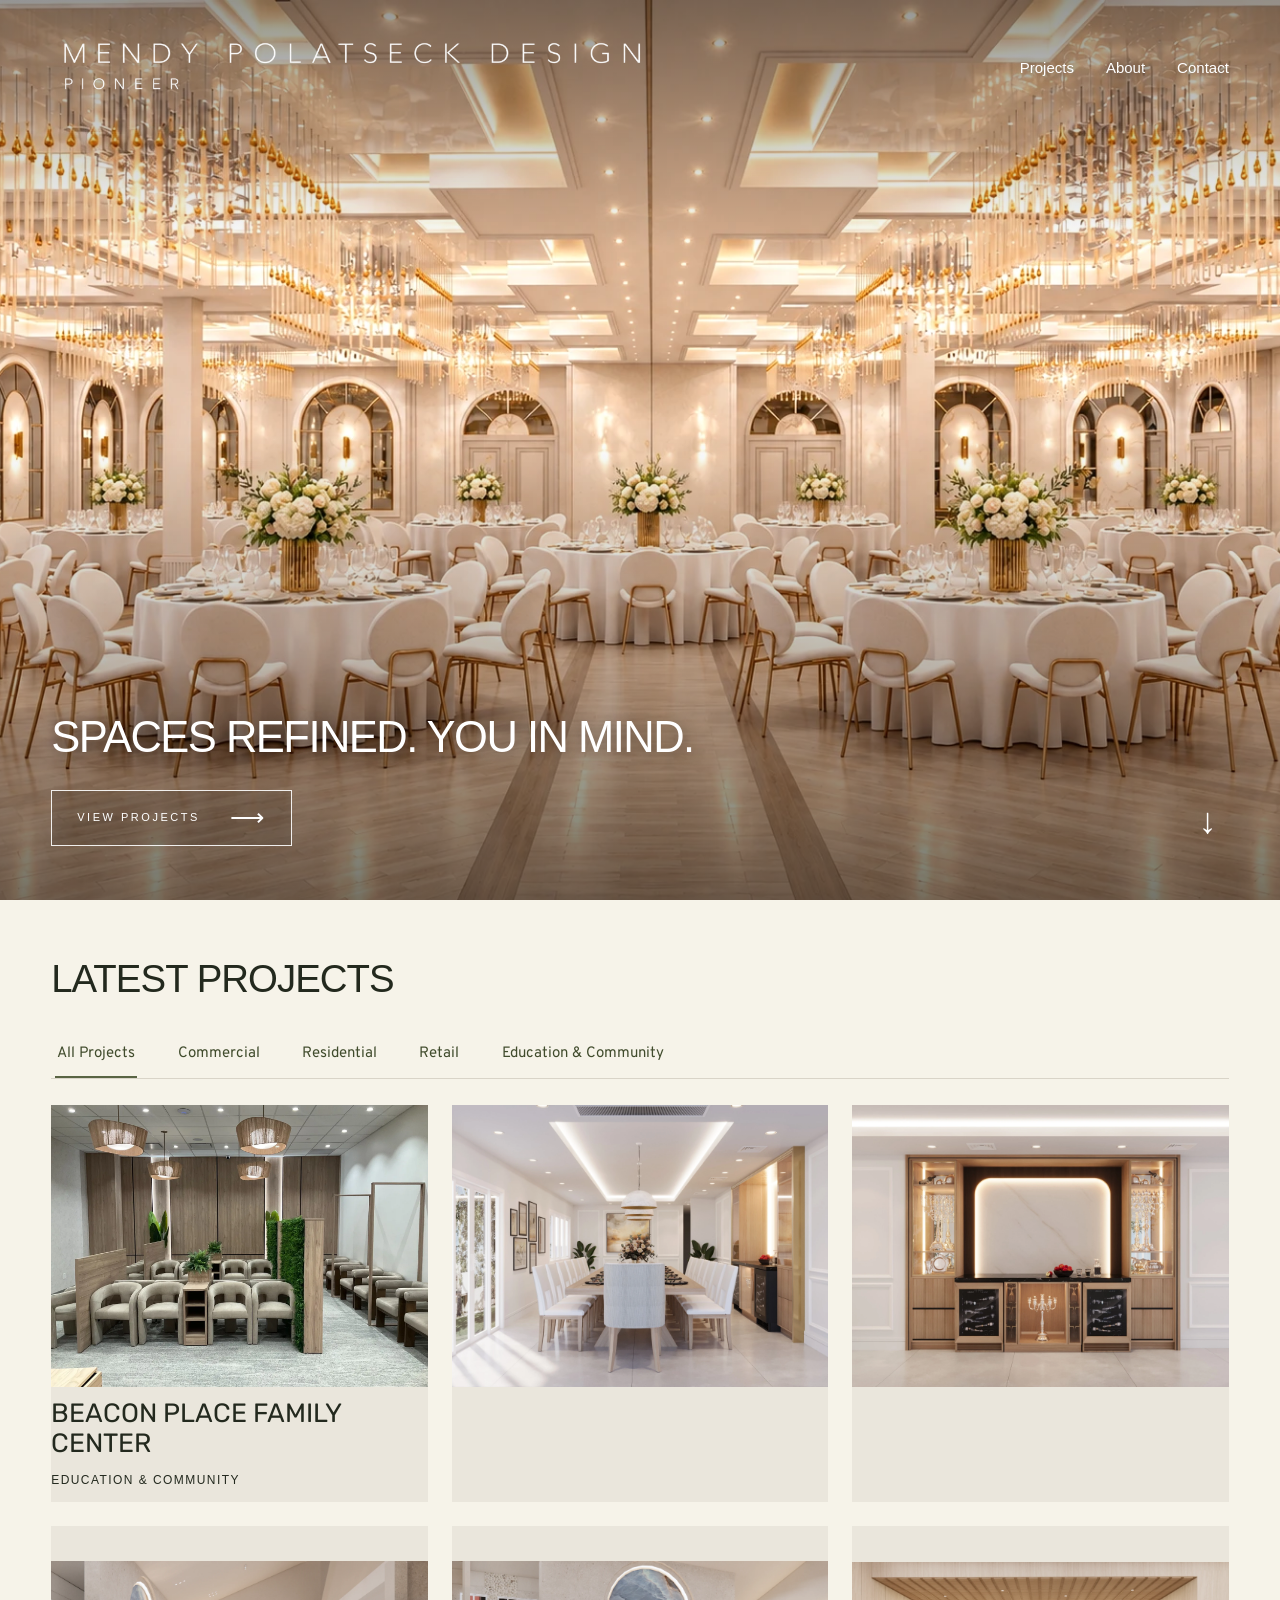
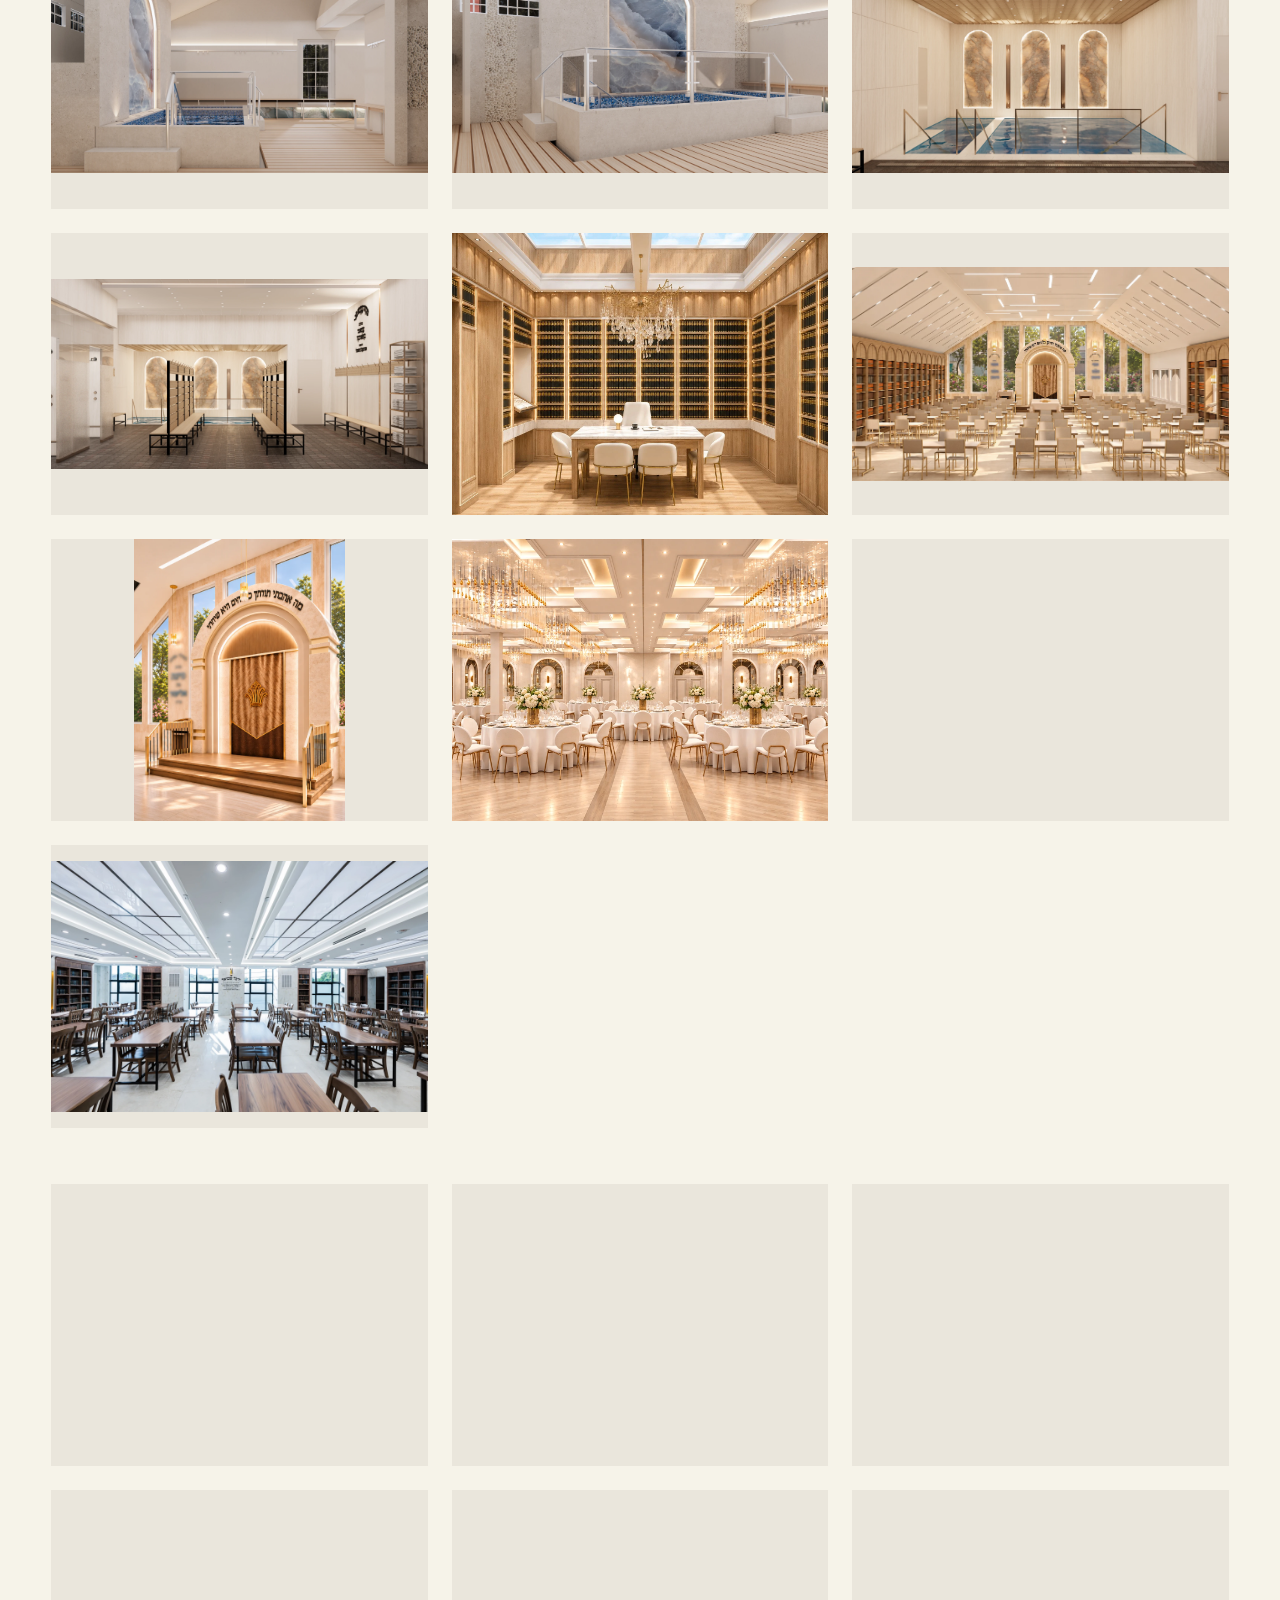
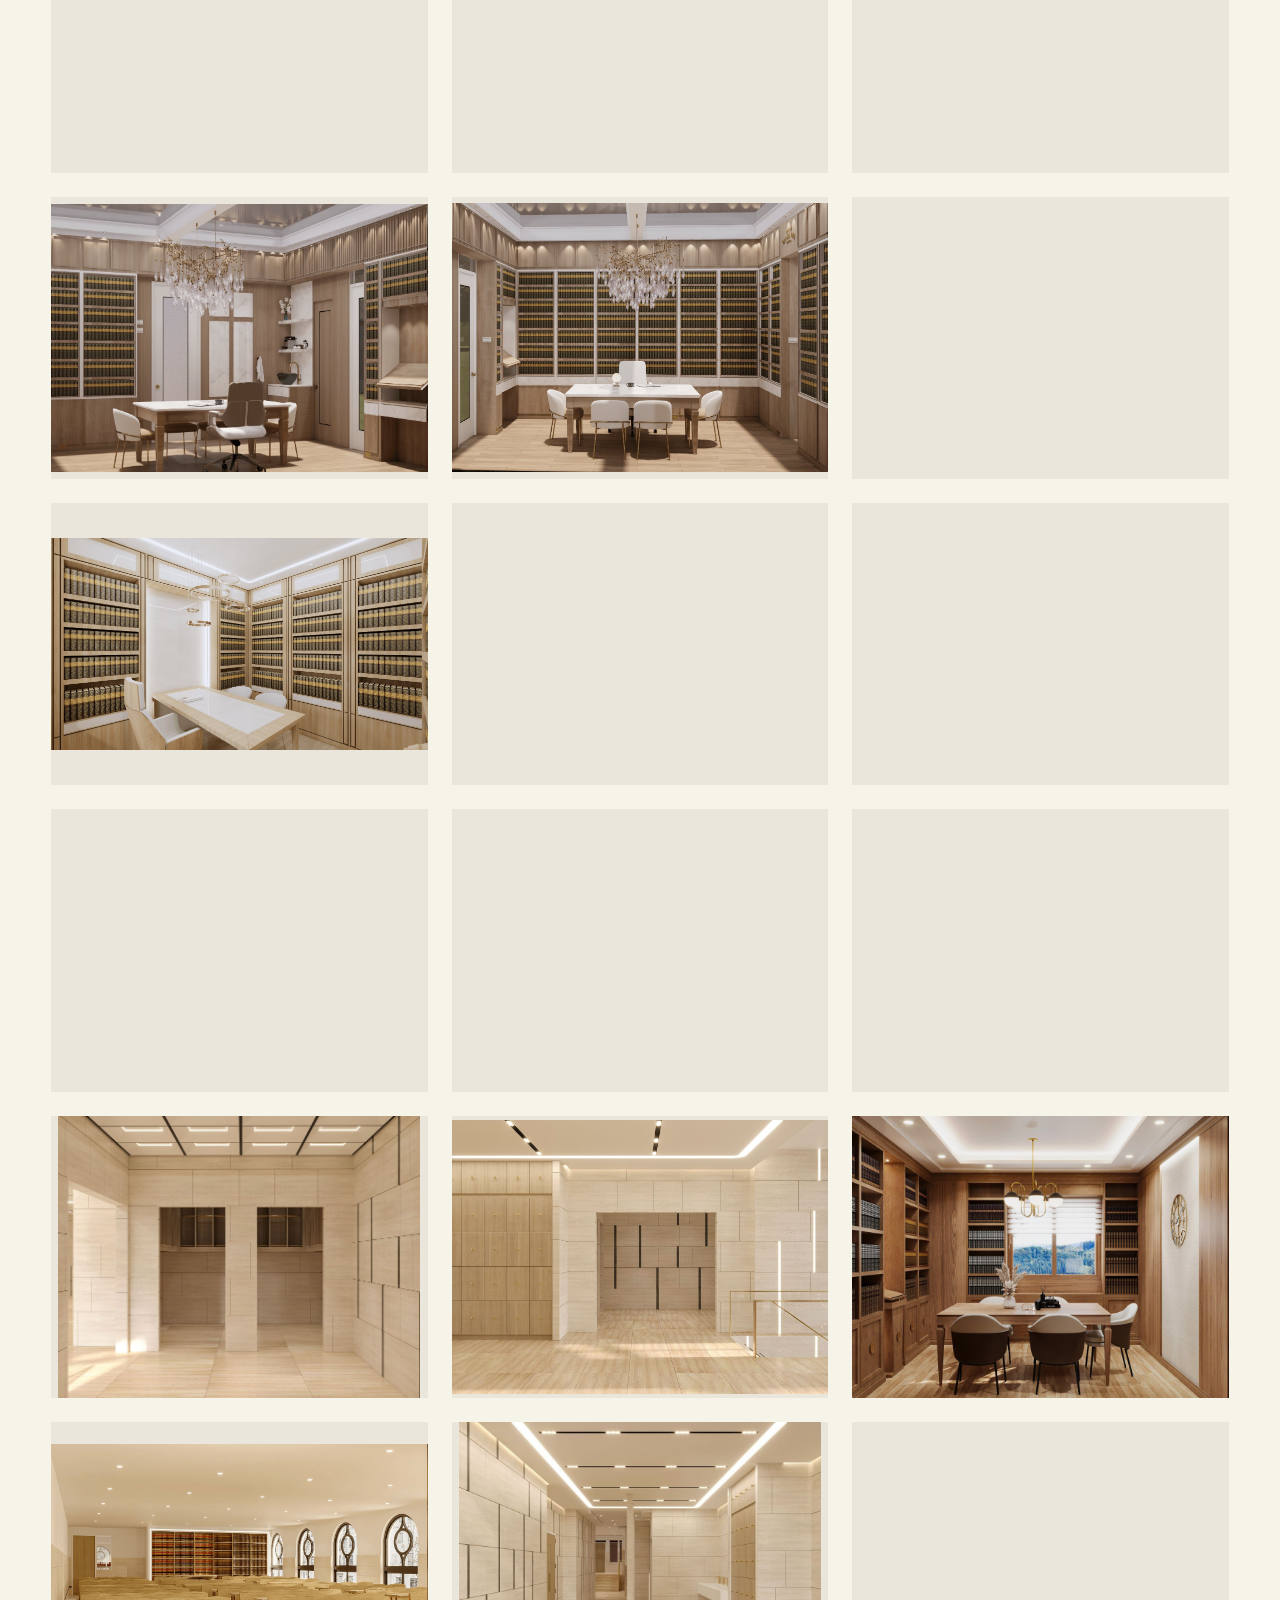
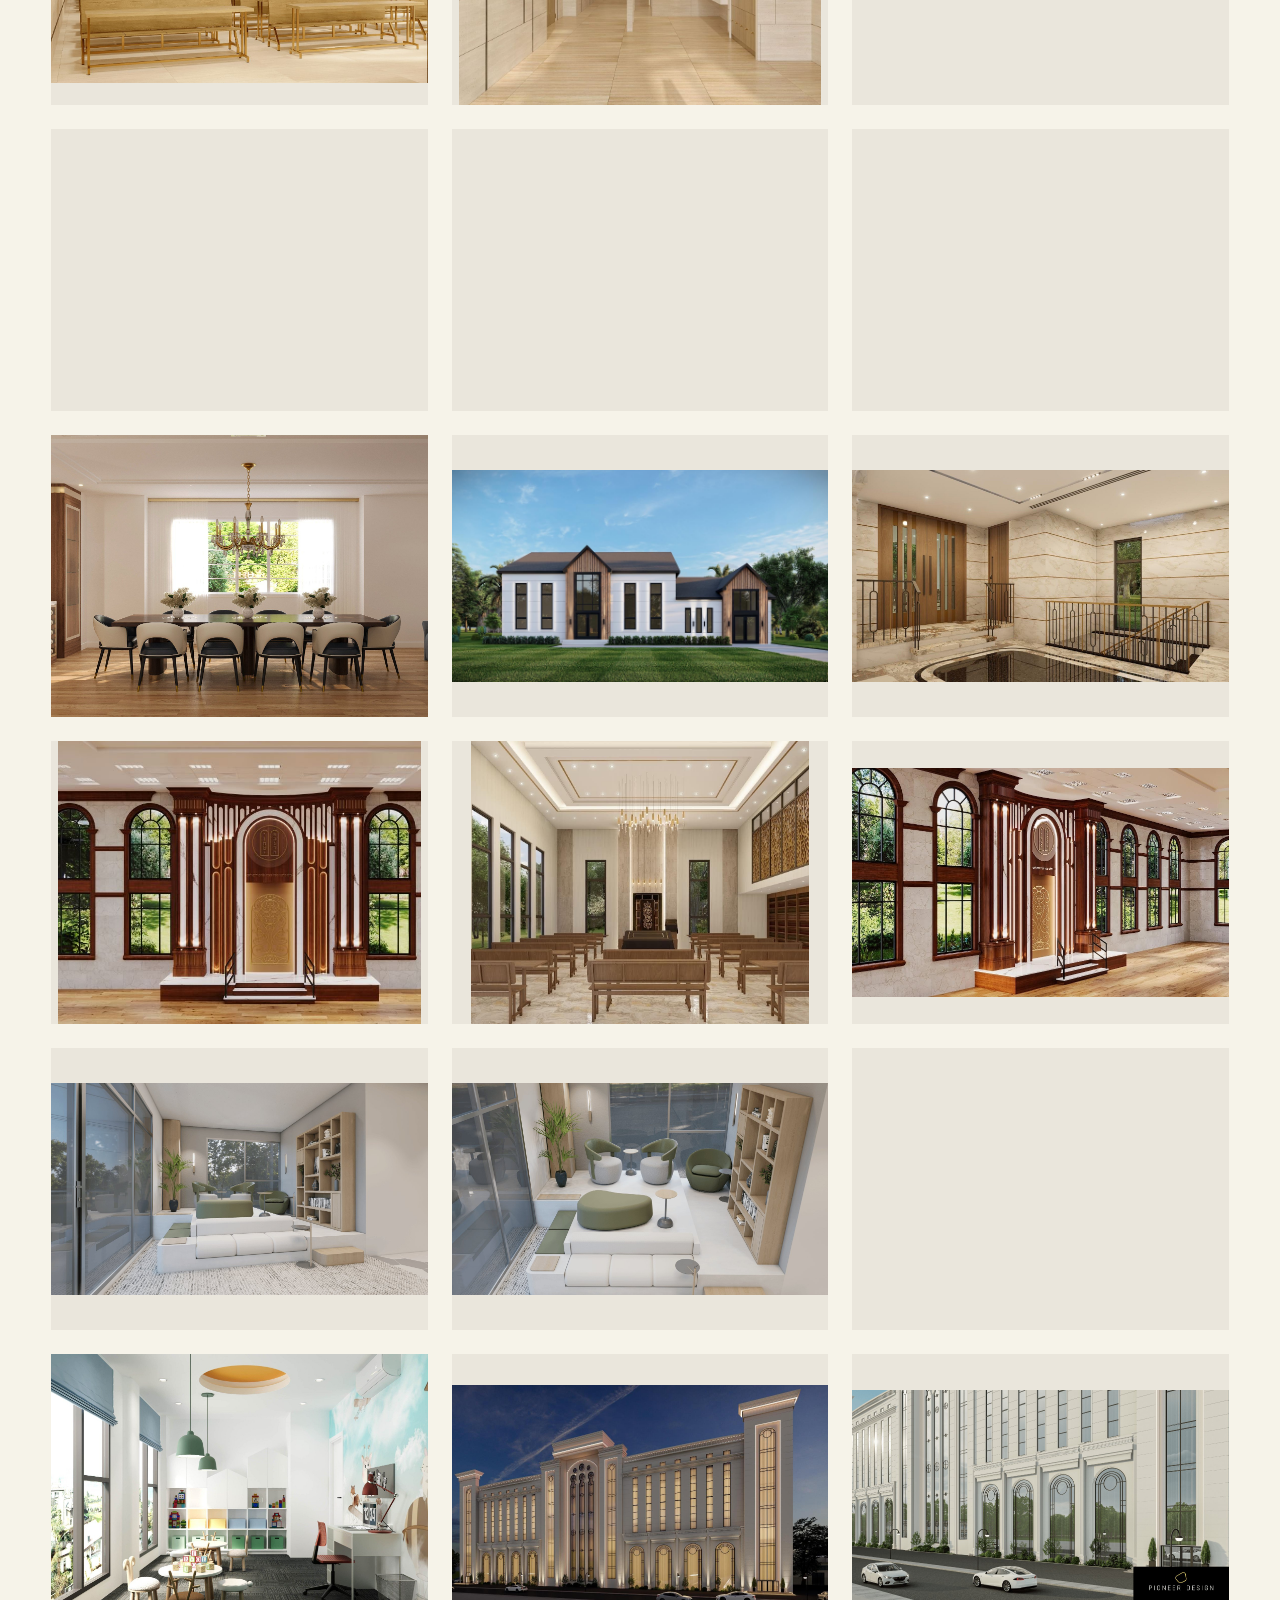
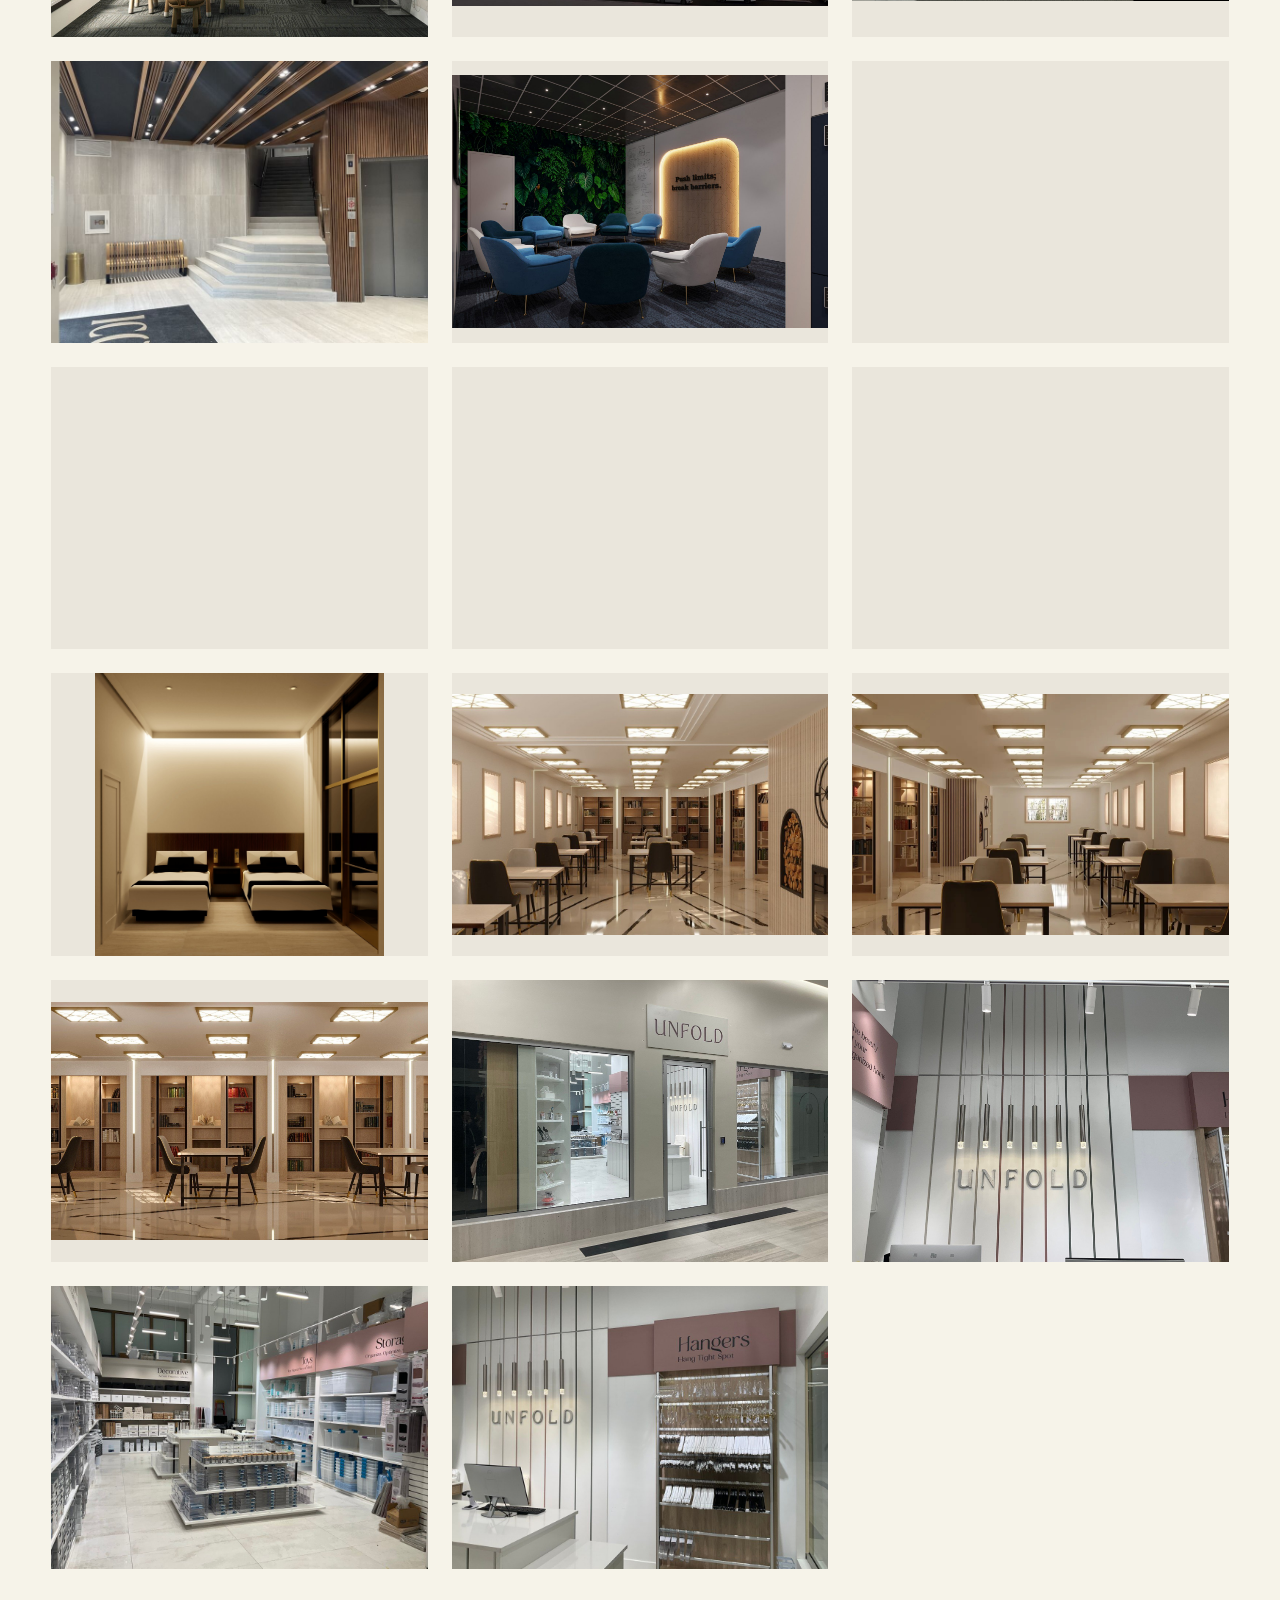
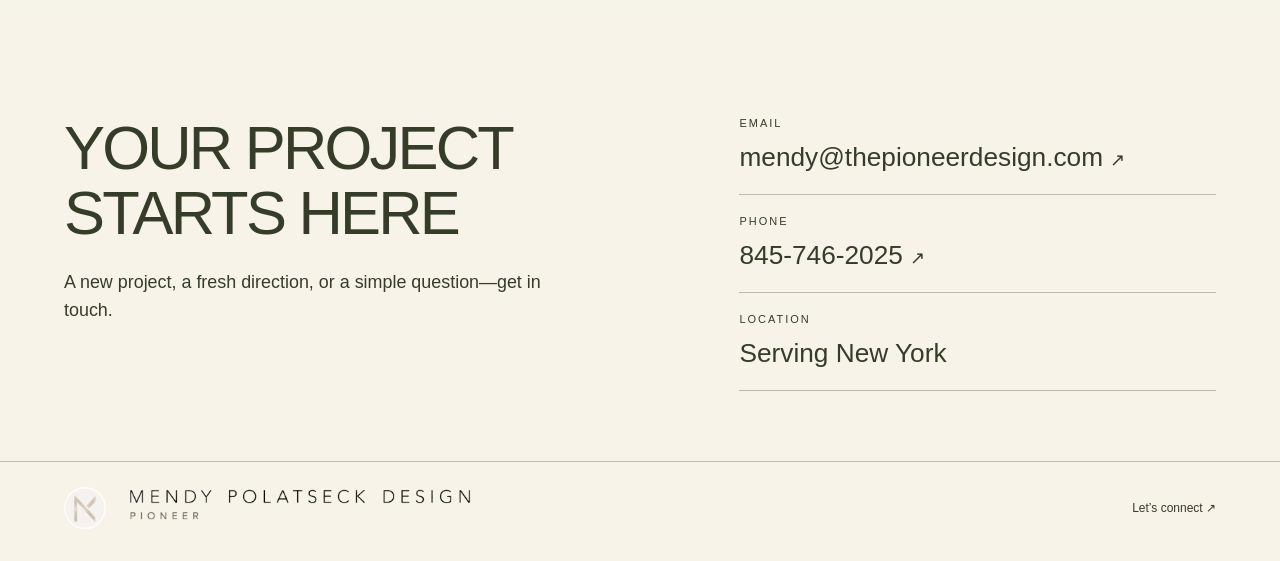
==== commit 2a059552: "Update KVM homepage image and give ballroom preview full card height" ====
--- a/index.html
+++ b/index.html
@@ -285,13 +285,13 @@
 .mp-home-categories{display:flex;gap:clamp(18px,3vw,44px);overflow-x:auto;scrollbar-width:thin;margin:0 0 26px;padding:0 4px;border-bottom:1px solid #d9d4c8}
 .mp-home-categories a{display:flex;align-items:center;min-height:44px;flex:none;color:#414c2d;text-decoration:none;font:400 15px/1.25 Overpass,Arial,sans-serif;border-bottom:2px solid transparent;padding:0 2px}
 .mp-home-categories a:first-child,.mp-home-categories a:hover,.mp-home-categories a:focus-visible{border-bottom-color:#596443}
-</style></head>
+</style><style>.mp-latest-grid a[href="assets/img/kvm-wallpaper-home.svg"] img{aspect-ratio:4/3;object-fit:cover;width:100%;height:auto}</style></head>
 
 <body class="home blog wp-custom-logo wp-embed-responsive wp-theme-pubadventurer is-block-theme customizer-styles-applied jetpack-reblog-enabled">
 
 <div class="wp-site-blocks">
 <div class="wp-block-group has-tertiary-background-color has-background is-layout-flow wp-container-core-group-is-layout-fab9cca8 wp-block-group-is-layout-flow"><section class="mp-home mp-full-photo" aria-label="Featured ballroom interior design">
-<img class="mp-hero-image"  fetchpriority="high" width="1672" height="941" src="assets/img/kvm-homepage-ivory.svg" alt="Ivory ballroom with crystal chandeliers, arched mirrors and warm wood flooring">
+<img class="mp-hero-image"  fetchpriority="high" width="1672" height="941" src="assets/img/kvm-wallpaper-home.svg" alt="Ivory ballroom with crystal chandeliers, arched mirrors and warm wood flooring">
 <header class="mp-header"><a class="mp-brand" href="index.html"><img class="mp-official-logo" src="assets/img/logo-white-transparent.webp" width="2048" height="682" alt="MENDY POLATSECK DESIGN — PIONEER"></a><nav aria-label="Main navigation"><a href="projects.html">Projects</a><a href="about.html">About</a><a href="#contact">Contact</a></nav></header>
 <div class="mp-hero-copy"><h1>Spaces refined. You in mind.</h1><a class="mp-hero-button" href="projects.html">VIEW PROJECTS <span aria-hidden="true">⟶</span></a></div>
 <a class="mp-scroll" href="#latest-projects" aria-label="Scroll to latest projects"><span aria-hidden="true">↓</span></a>
@@ -308,7 +308,7 @@
 <a class="pd-gallery-item mp-latest-item" href="assets/img/latest-study-room-design.webp"><img src="assets/img/latest-study-room-design.webp" width="1448" height="1086" loading="eager" decoding="async" alt="Wood-lined study room with built-in bookcases and a crystal chandelier — MENDY POLATSECK DESIGN"></a>
 <a class="pd-gallery-item mp-latest-item" href="assets/img/cold-spring-rendering-1.svg"><img src="assets/img/cold-spring-rendering-1.svg" width="1663" height="946" loading="lazy" decoding="async" alt="Cold Spring interior design — full room view"></a>
 <a class="pd-gallery-item mp-latest-item" href="assets/img/cold-spring-rendering-2.svg"><img src="assets/img/cold-spring-rendering-2.svg" width="1083" height="1452" loading="lazy" decoding="async" alt="Cold Spring interior design — illuminated arch detail"></a>
-<a class="pd-gallery-item mp-latest-item" href="assets/img/latest-ballroom-detail.webp"><img src="assets/img/latest-ballroom-detail.webp" width="1672" height="941" loading="eager" decoding="async" alt="Ivory ballroom table beneath crystal lighting and arched mirrors — MENDY POLATSECK DESIGN"></a>
+<a class="pd-gallery-item mp-latest-item" href="assets/img/kvm-wallpaper-home.svg"><img src="assets/img/kvm-wallpaper-home.svg" width="1672" height="941" loading="eager" decoding="async" alt="Ivory ballroom table beneath crystal lighting and arched mirrors — MENDY POLATSECK DESIGN"></a>
 <a class="pd-gallery-item mp-latest-item" href="assets/img/latest-study-hall-view-1.webp"><img src="assets/img/latest-study-hall-view-1.webp" width="1800" height="1200" loading="lazy" decoding="async" alt="Completed study hall with bookcases and geometric ceiling lighting — MENDY POLATSECK DESIGN"></a>
 <a class="pd-gallery-item mp-latest-item" href="assets/img/latest-study-hall-view-2.webp"><img src="assets/img/latest-study-hall-view-2.webp" width="1800" height="1200" loading="lazy" decoding="async" alt="Second view of the completed study hall — MENDY POLATSECK DESIGN"></a>
 </div></section>
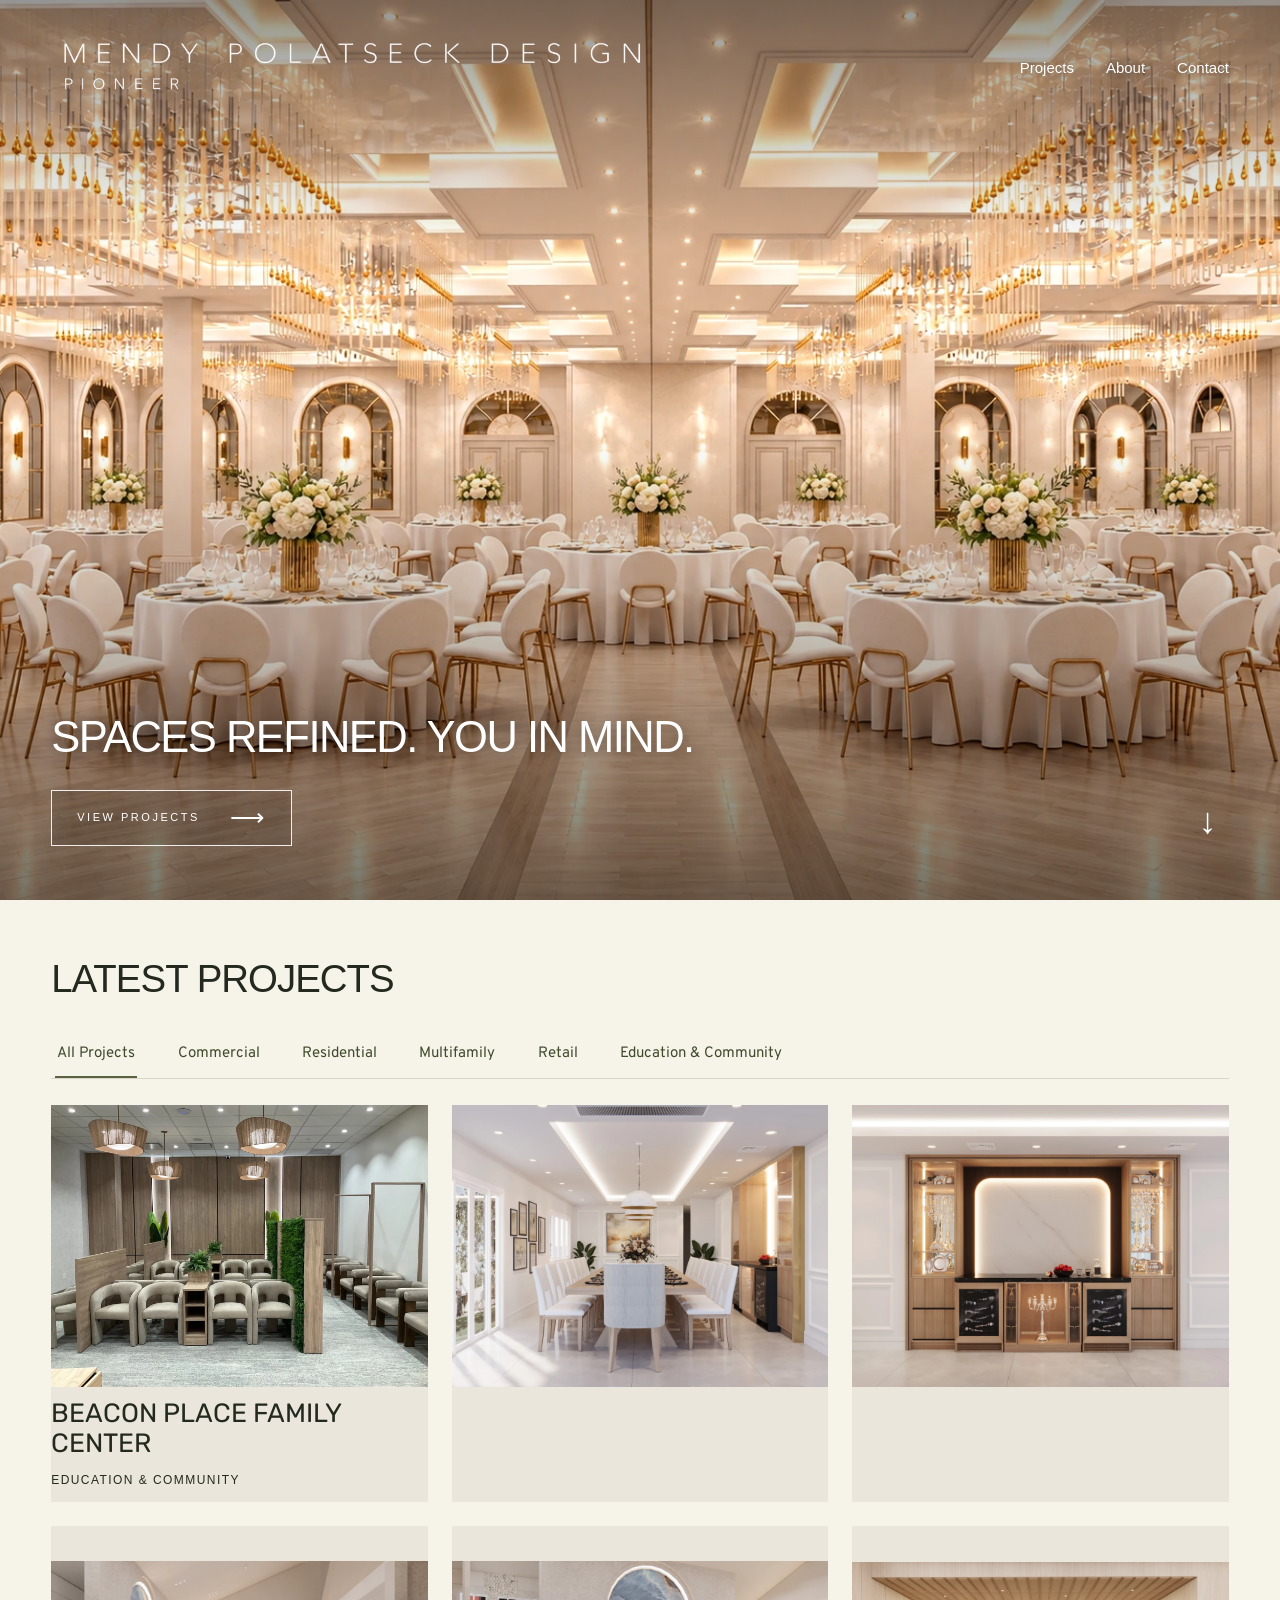
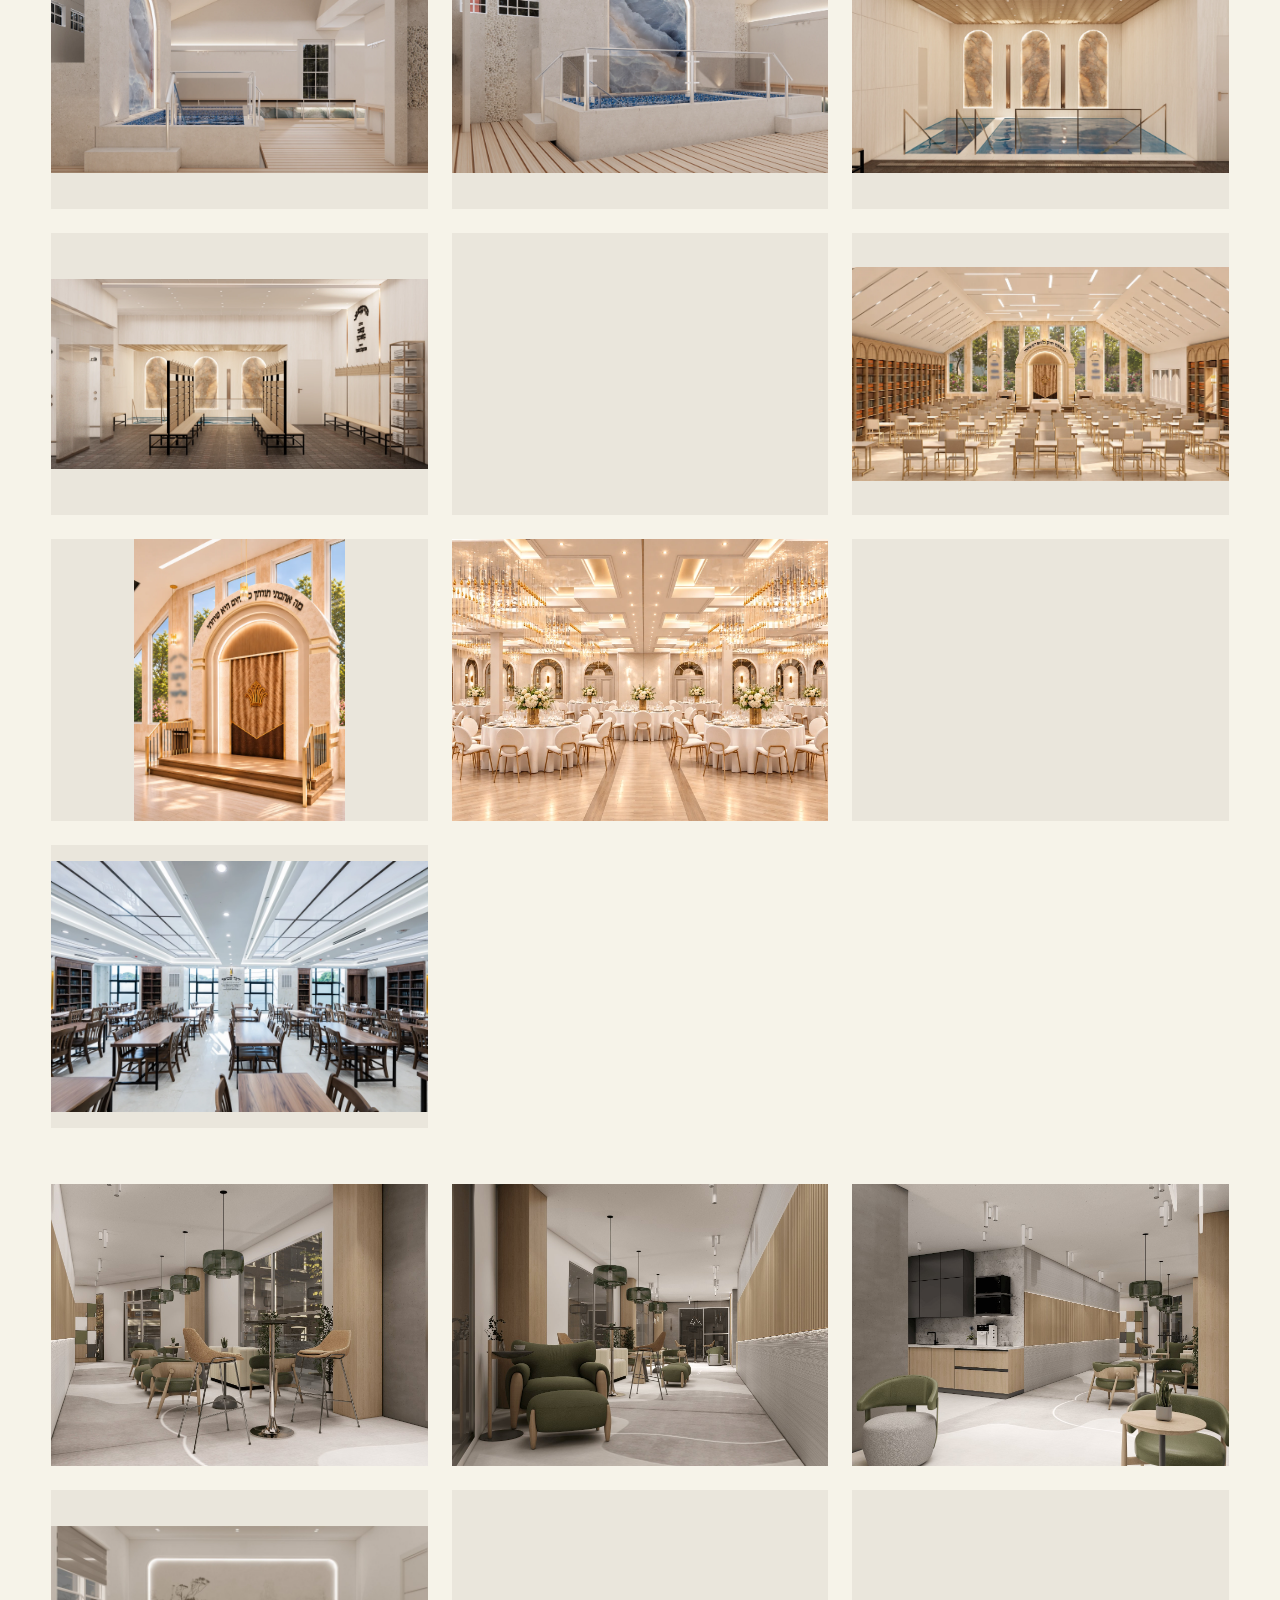
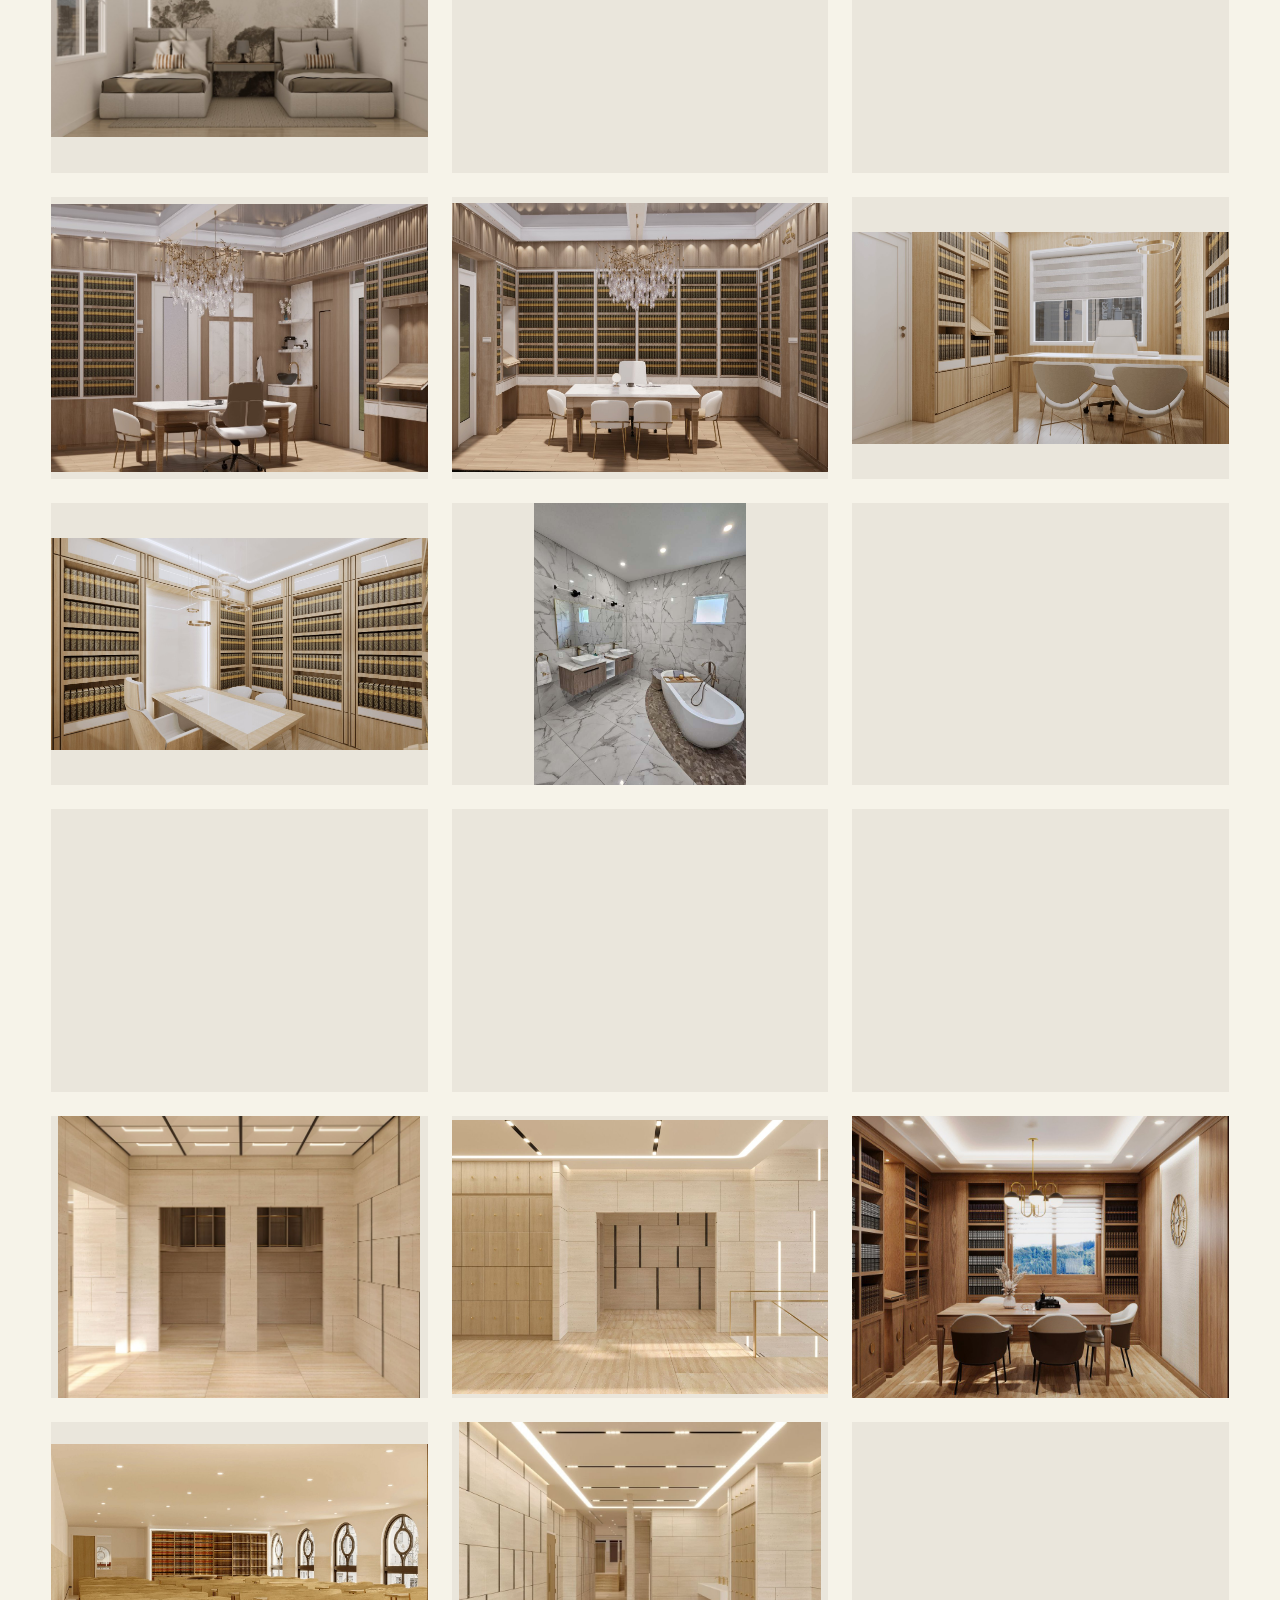
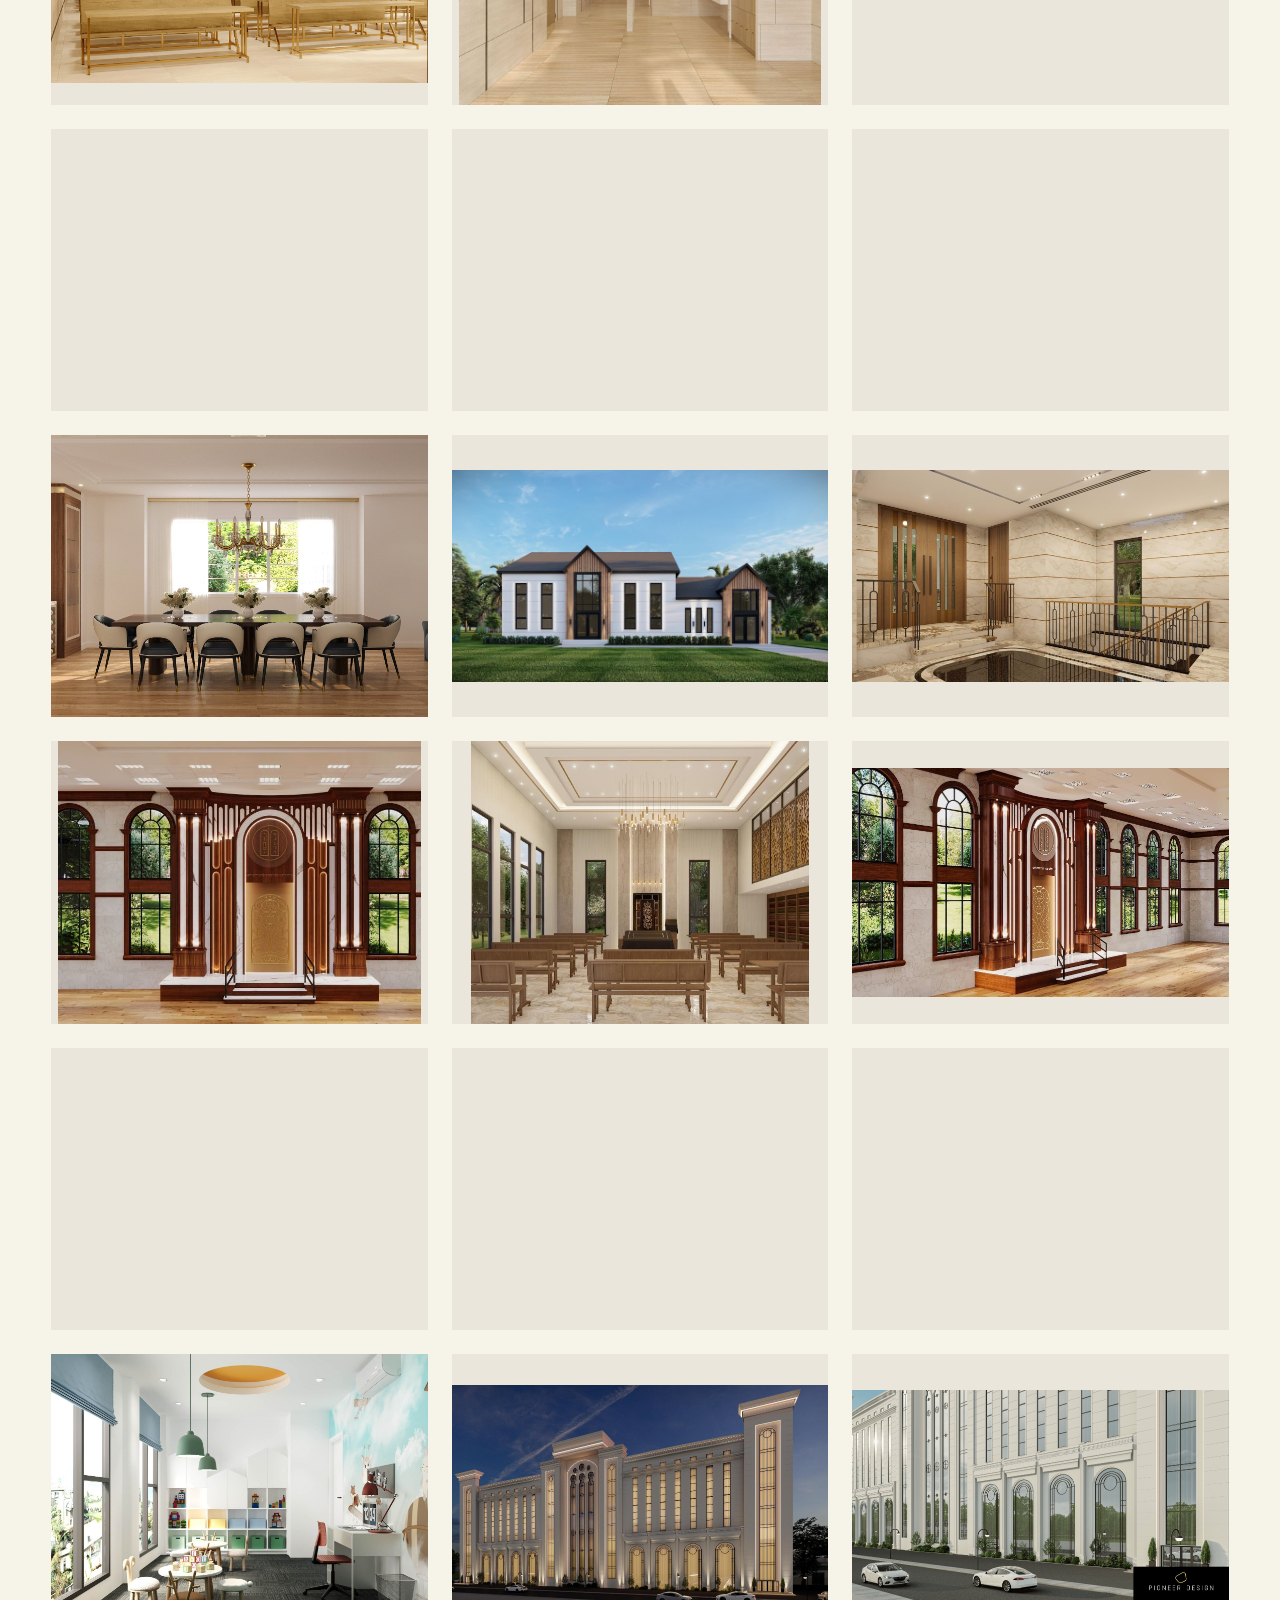
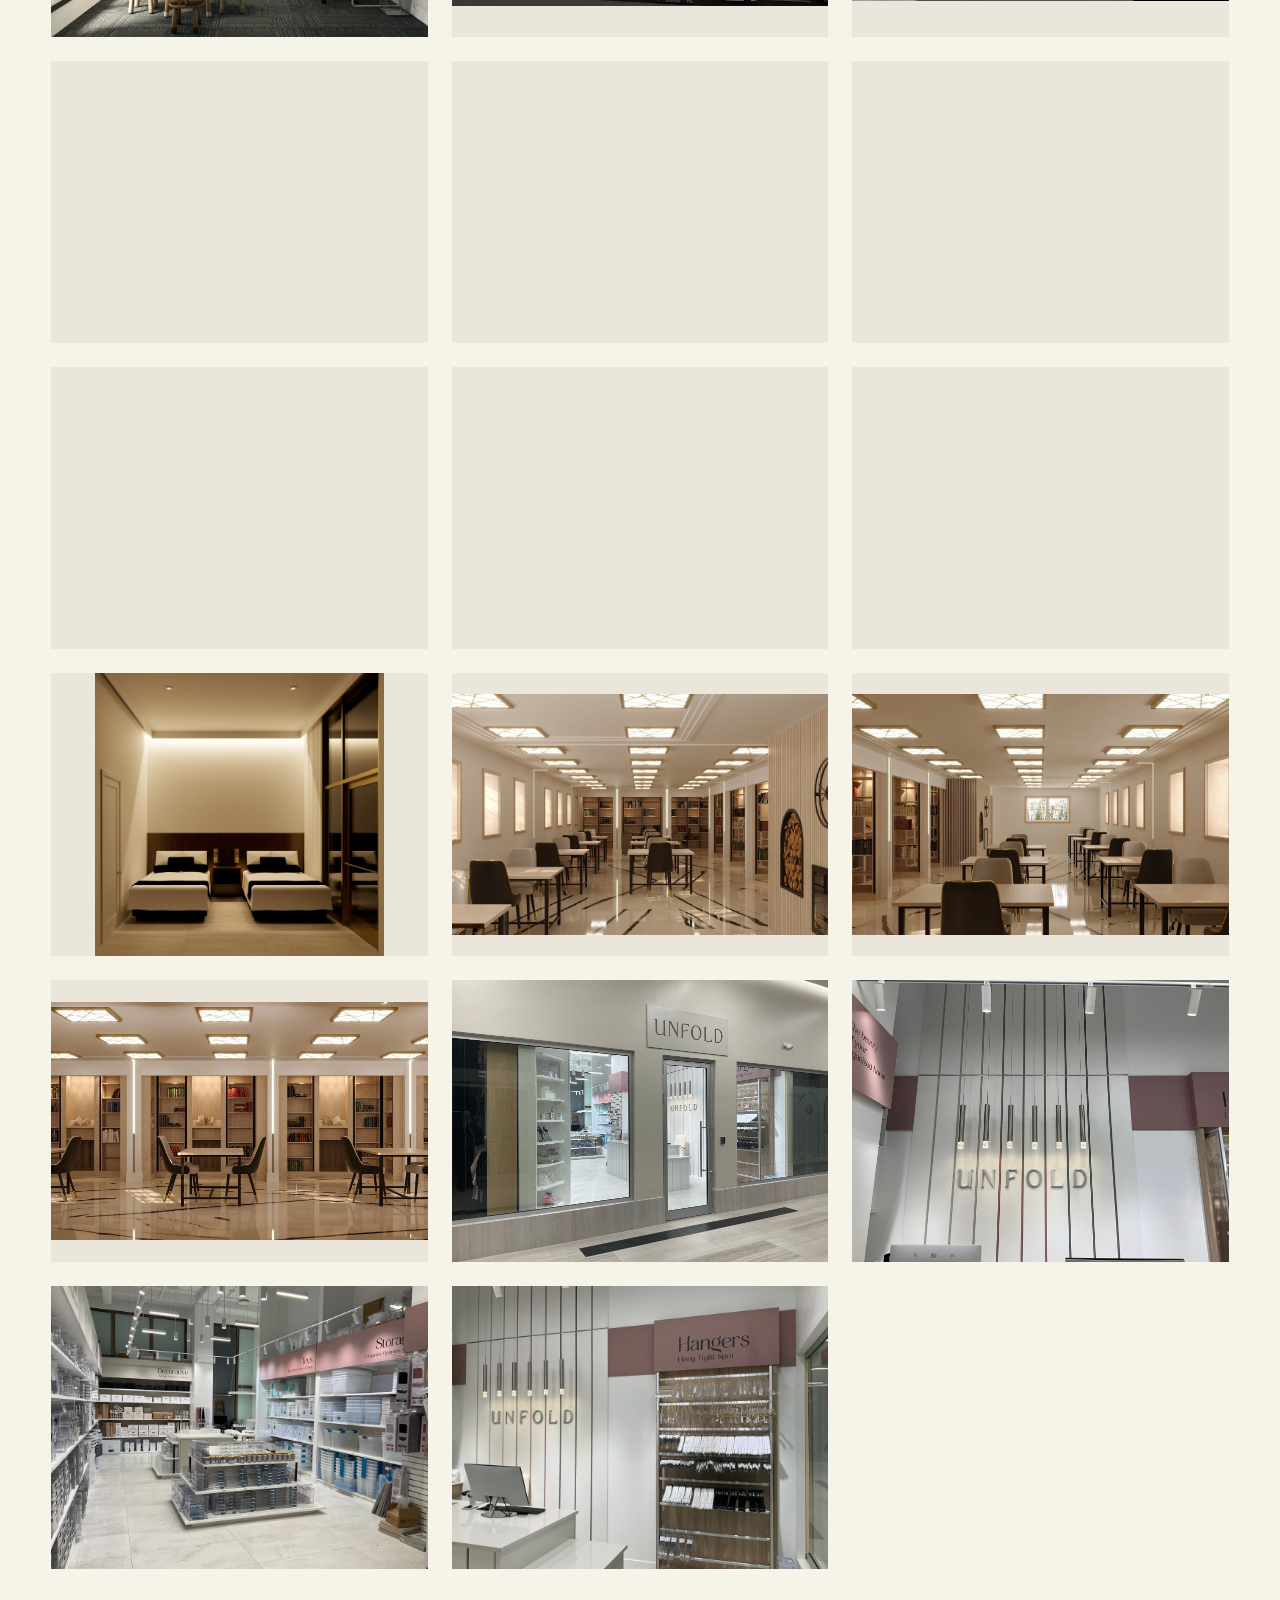
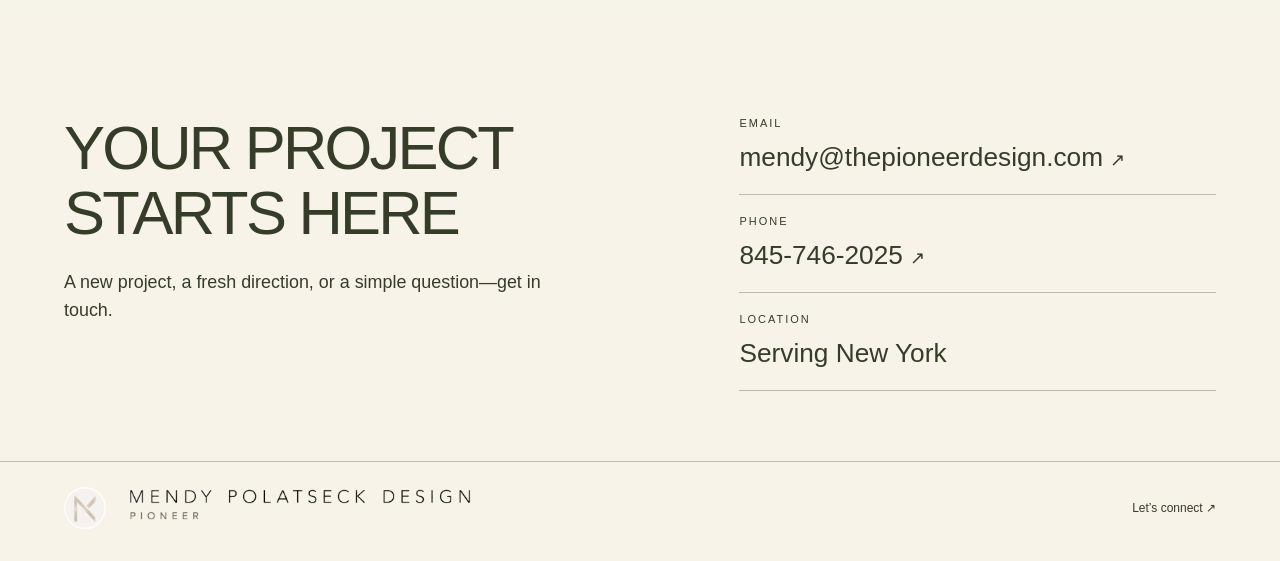
==== commit 56e45027: "Add Multifamily category and visible exterior cover to portfolio" ====
--- a/index.html
+++ b/index.html
@@ -296,7 +296,7 @@
 <div class="mp-hero-copy"><h1>Spaces refined. You in mind.</h1><a class="mp-hero-button" href="projects.html">VIEW PROJECTS <span aria-hidden="true">⟶</span></a></div>
 <a class="mp-scroll" href="#latest-projects" aria-label="Scroll to latest projects"><span aria-hidden="true">↓</span></a>
 </section>
-<section id="latest-projects" class="mp-latest" aria-labelledby="mp-latest-title"><h2 id="mp-latest-title">Latest Projects</h2><nav class="mp-home-categories" aria-label="Browse project categories"><a href="projects.html#mp-project-title">All Projects</a><a href="projects.html?category=commercial#mp-project-title">Commercial</a><a href="projects.html?category=residential#mp-project-title">Residential</a><a href="projects.html?category=retail#mp-project-title">Retail</a><a href="projects.html?category=community#mp-project-title">Education &amp; Community</a></nav><div class="mp-latest-grid"><a class="mp-beacon-home mp-latest-item" href="projects.html?category=community#beacon-place" style="display:block;color:inherit;text-decoration:none"><img src="assets/img/beacon-family-center-1.svg" alt="Beacon Place Family Center waiting room" loading="lazy" style="display:block;width:100%;height:auto"><h3 style="font-weight:400;margin:12px 0 6px">Beacon Place Family Center</h3><p style="font-size:12px;letter-spacing:.12em">EDUCATION &amp; COMMUNITY</p></a>
+<section id="latest-projects" class="mp-latest" aria-labelledby="mp-latest-title"><h2 id="mp-latest-title">Latest Projects</h2><nav class="mp-home-categories" aria-label="Browse project categories"><a href="projects.html#mp-project-title">All Projects</a><a href="projects.html?category=commercial#mp-project-title">Commercial</a><a href="projects.html?category=residential#mp-project-title">Residential</a><a href="projects.html?category=multifamily#mp-project-title">Multifamily</a><a href="projects.html?category=retail#mp-project-title">Retail</a><a href="projects.html?category=community#mp-project-title">Education &amp; Community</a></nav><div class="mp-latest-grid"><a class="mp-beacon-home mp-latest-item" href="projects.html?category=community#beacon-place" style="display:block;color:inherit;text-decoration:none"><img src="assets/img/beacon-family-center-1.svg" alt="Beacon Place Family Center waiting room" loading="lazy" style="display:block;width:100%;height:auto"><h3 style="font-weight:400;margin:12px 0 6px">Beacon Place Family Center</h3><p style="font-size:12px;letter-spacing:.12em">EDUCATION &amp; COMMUNITY</p></a>
 <a class="pd-gallery-item mp-unified-item mp-latest-item" href="assets/img/latest-dining-room.webp"><img src="assets/img/latest-dining-room.webp" width="2000" height="1500" loading="eager" decoding="async" alt="Bright dining room with a long wood table, upholstered chairs and recessed ceiling lighting — MENDY POLATSECK DESIGN"></a>
 <a class="pd-gallery-item mp-unified-item mp-latest-item" href="assets/img/latest-display-cabinet.webp"><img src="assets/img/latest-display-cabinet.webp" width="2000" height="1500" loading="eager" decoding="async" alt="Illuminated wood and glass display cabinetry with a stone backdrop — MENDY POLATSECK DESIGN"></a>
 
